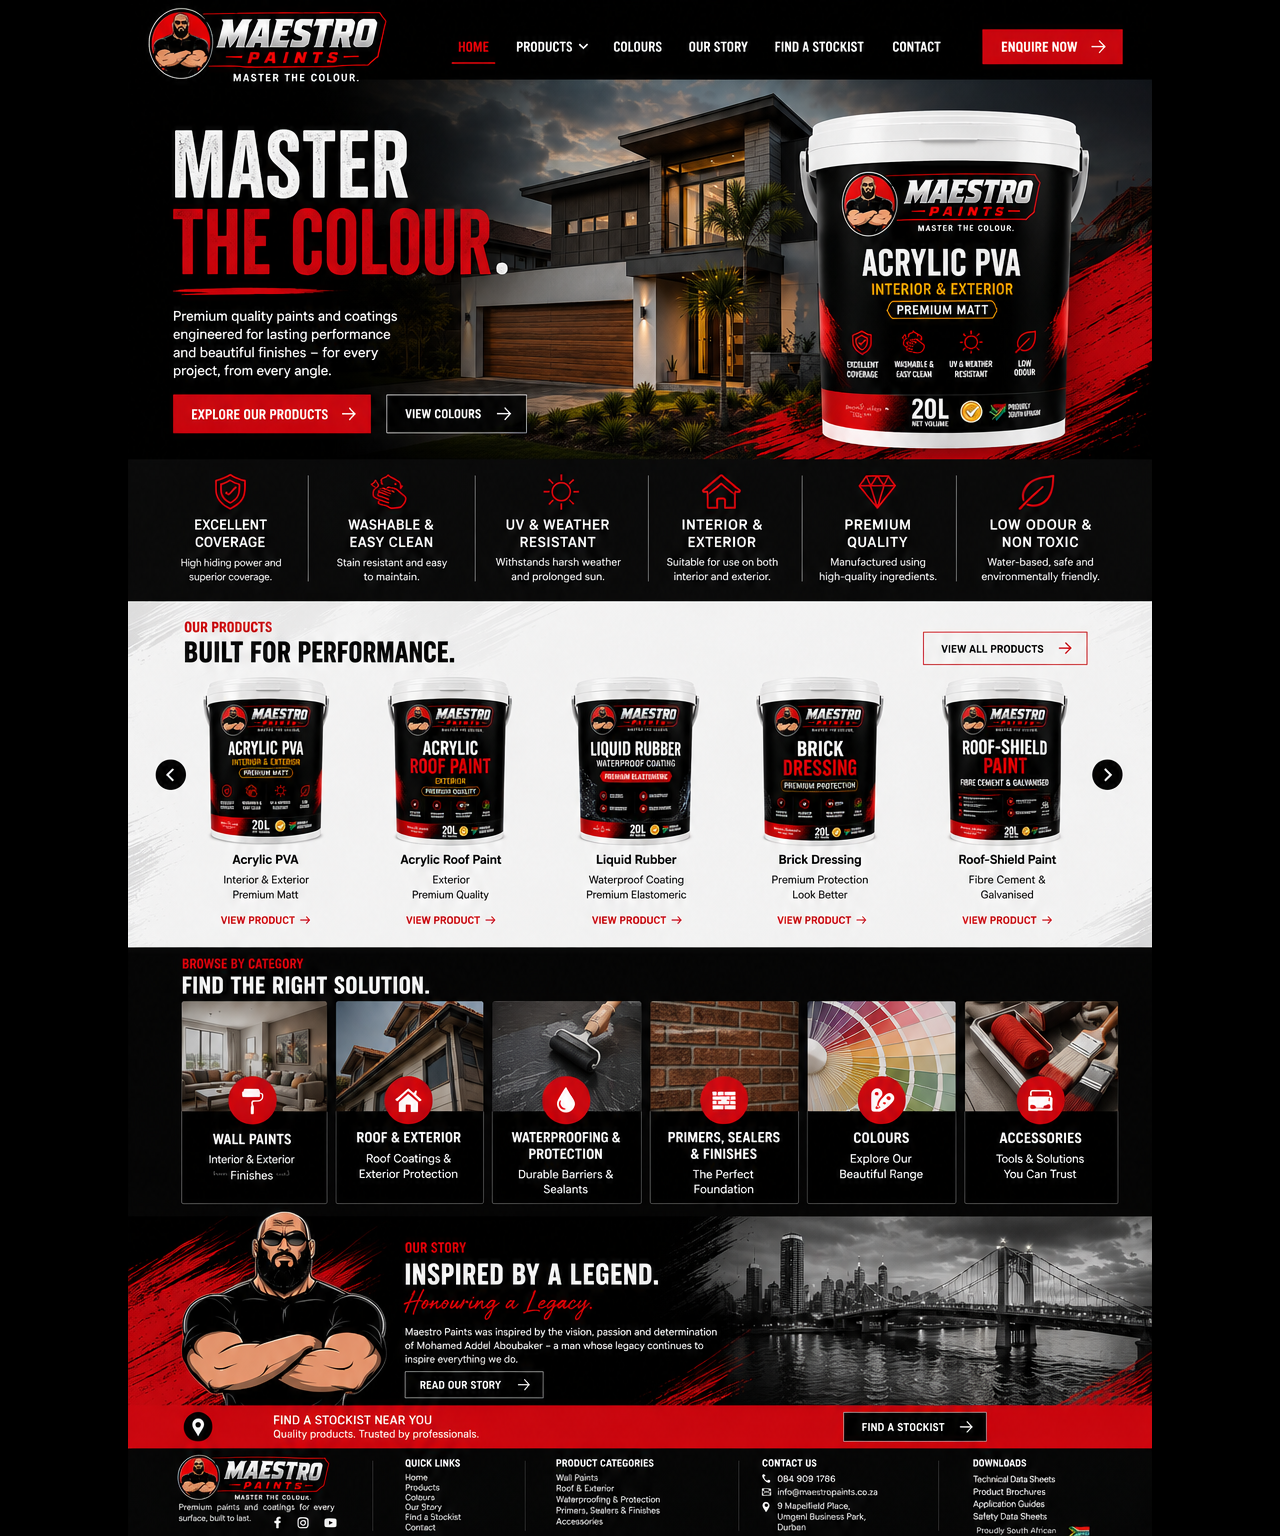
==== index.html @ 17c97c98 "Update image paths and favicon in index.html" ====
<!doctype html><html><head><meta charset="utf-8"><meta name="viewport" content="width=device-width,initial-scale=1">
<title>Maestro Paints | Master the Colour</title><link rel="icon" href="favicon.png""><link rel="stylesheet" href="style.css""></head>
<body>
<div class="mobile-bar"><img src="maestro-logo.png" alt="Maestro Paints"><div class="links"><a href="products.html">PRODUCTS</a><a href="contact.html">CONTACT</a></div></div>
<main class="approved-wrap" aria-label="Maestro Paints homepage matching approved design">
<img src="approved-homepage.png" alt="Maestro Paints approved homepage design">
<a class="hotspot" href="index.html" aria-label="HOME" title="HOME" style="left:32.0%;top:1.7%;width:5.5%;height:2.8%"><span class="sr-only">HOME</span></a>
<a class="hotspot" href="products.html" aria-label="PRODUCTS" title="PRODUCTS" style="left:38.3%;top:1.7%;width:9.0%;height:2.8%"><span class="sr-only">PRODUCTS</span></a>
<a class="hotspot" href="colours.html" aria-label="COLOURS" title="COLOURS" style="left:47.2%;top:1.7%;width:7.5%;height:2.8%"><span class="sr-only">COLOURS</span></a>
<a class="hotspot" href="our-story.html" aria-label="OUR STORY" title="OUR STORY" style="left:55.0%;top:1.7%;width:8.0%;height:2.8%"><span class="sr-only">OUR STORY</span></a>
<a class="hotspot" href="contact.html" aria-label="CONTACT" title="CONTACT" style="left:74.2%;top:1.7%;width:7.2%;height:2.8%"><span class="sr-only">CONTACT</span></a>
<a class="hotspot" href="contact.html" aria-label="ENQUIRE NOW" title="ENQUIRE NOW" style="left:84.0%;top:1.2%;width:13.5%;height:3.5%"><span class="sr-only">ENQUIRE NOW</span></a>
<a class="hotspot" href="products.html" aria-label="EXPLORE OUR PRODUCTS" title="EXPLORE OUR PRODUCTS" style="left:4.4%;top:25.8%;width:19.7%;height:3.4%"><span class="sr-only">EXPLORE OUR PRODUCTS</span></a>
<a class="hotspot" href="colours.html" aria-label="VIEW COLOURS" title="VIEW COLOURS" style="left:25.1%;top:25.8%;width:14.7%;height:3.4%"><span class="sr-only">VIEW COLOURS</span></a>
<a class="hotspot" href="products.html" aria-label="VIEW ALL PRODUCTS" title="VIEW ALL PRODUCTS" style="left:77.8%;top:41.2%;width:16.5%;height:3.0%"><span class="sr-only">VIEW ALL PRODUCTS</span></a>
<a class="hotspot" href="products.html" aria-label="Acrylic PVA" title="Acrylic PVA" style="left:6.5%;top:44.3%;width:15.0%;height:15.5%"><span class="sr-only">Acrylic PVA</span></a>
<a class="hotspot" href="products.html" aria-label="Acrylic Roof Paint" title="Acrylic Roof Paint" style="left:24.2%;top:44.3%;width:15.0%;height:15.5%"><span class="sr-only">Acrylic Roof Paint</span></a>
<a class="hotspot" href="products.html" aria-label="Liquid Rubber" title="Liquid Rubber" style="left:42.0%;top:44.3%;width:15.0%;height:15.5%"><span class="sr-only">Liquid Rubber</span></a>
<a class="hotspot" href="products.html" aria-label="Brick Dressing" title="Brick Dressing" style="left:59.7%;top:44.3%;width:15.0%;height:15.5%"><span class="sr-only">Brick Dressing</span></a>
<a class="hotspot" href="products.html" aria-label="Roof-Shield Paint" title="Roof-Shield Paint" style="left:78.0%;top:44.3%;width:15.0%;height:15.5%"><span class="sr-only">Roof-Shield Paint</span></a>
<a class="hotspot" href="products.html" aria-label="Wall Paints" title="Wall Paints" style="left:5.1%;top:65.0%;width:14.6%;height:13.4%"><span class="sr-only">Wall Paints</span></a>
<a class="hotspot" href="products.html" aria-label="Roof & Exterior" title="Roof & Exterior" style="left:20.7%;top:65.0%;width:14.6%;height:13.4%"><span class="sr-only">Roof & Exterior</span></a>
<a class="hotspot" href="products.html" aria-label="Waterproofing" title="Waterproofing" style="left:36.2%;top:65.0%;width:14.6%;height:13.4%"><span class="sr-only">Waterproofing</span></a>
<a class="hotspot" href="products.html" aria-label="Primers & Sealers" title="Primers & Sealers" style="left:51.7%;top:65.0%;width:14.6%;height:13.4%"><span class="sr-only">Primers & Sealers</span></a>
<a class="hotspot" href="colours.html" aria-label="Colours" title="Colours" style="left:67.2%;top:65.0%;width:14.6%;height:13.4%"><span class="sr-only">Colours</span></a>
<a class="hotspot" href="products.html" aria-label="Accessories" title="Accessories" style="left:82.0%;top:65.0%;width:14.6%;height:13.4%"><span class="sr-only">Accessories</span></a>
<a class="hotspot" href="our-story.html" aria-label="Read Our Story" title="Read Our Story" style="left:26.7%;top:89.2%;width:14.0%;height:2.7%"><span class="sr-only">Read Our Story</span></a>
<a class="hotspot" href="contact.html" aria-label="Find a Stockist / Contact" title="Find a Stockist / Contact" style="left:69.5%;top:92.0%;width:15.5%;height:2.8%"><span class="sr-only">Find a Stockist / Contact</span></a>
</main>
</body></html>
---- style.css ----
:root{--red:#e30613;--black:#050505;--white:#fff;--max:1440px}
*{box-sizing:border-box}html{scroll-behavior:smooth}
body{margin:0;background:#000;color:#fff;font-family:Arial,Helvetica,sans-serif}
a{color:inherit;text-decoration:none}
.approved-wrap{position:relative;width:min(100%,1024px);margin:0 auto;background:#000;line-height:0}
.approved-wrap>img{width:100%;height:auto;display:block}
.hotspot{position:absolute;display:block;z-index:5;cursor:pointer;border-radius:3px}
.hotspot:focus,.hotspot:hover{outline:2px solid rgba(227,6,19,.9);outline-offset:2px}
.sr-only{position:absolute;width:1px;height:1px;padding:0;margin:-1px;overflow:hidden;clip:rect(0,0,0,0);white-space:nowrap;border:0}
.mobile-bar{display:none}
.page-header{background:#070707;border-bottom:1px solid #222}
.page-nav{max-width:1180px;margin:auto;padding:16px 24px;display:flex;align-items:center;gap:28px}
.page-nav img{width:235px}
.page-nav nav{display:flex;gap:28px;margin-left:auto;font-weight:800;font-size:14px}
.page-nav nav a:hover{color:var(--red)}
.page{max-width:1180px;margin:auto;padding:70px 24px}
.page h1{font-family:Impact,'Arial Narrow',sans-serif;font-size:64px;line-height:.95;margin:0 0 20px;text-transform:uppercase}
.page h2{font-size:30px;margin:35px 0 12px}.page p{color:#d3d3d3;line-height:1.7}
.grid{display:grid;grid-template-columns:repeat(3,1fr);gap:18px}
.card{background:#111;border:1px solid #2b2b2b;padding:22px}
.swatch{height:150px;display:flex;align-items:flex-end;padding:12px;font-weight:bold}
.contact{display:grid;grid-template-columns:1fr 1fr;gap:28px}
input,textarea{width:100%;padding:12px;margin:8px 0;background:#111;border:1px solid #555;color:#fff}
button{background:var(--red);color:white;border:0;padding:13px 20px;font-weight:900}
@media(max-width:760px){
  .approved-wrap{width:100%}
  .mobile-bar{display:flex;position:sticky;top:0;z-index:20;background:#050505;padding:10px 14px;align-items:center;border-bottom:1px solid #222}
  .mobile-bar img{width:170px}.mobile-bar .links{margin-left:auto;display:flex;gap:12px;font-size:12px;font-weight:800}
  .page-nav nav{display:none}.page-nav img{width:190px}
  .grid,.contact{grid-template-columns:1fr}.page h1{font-size:48px}
}
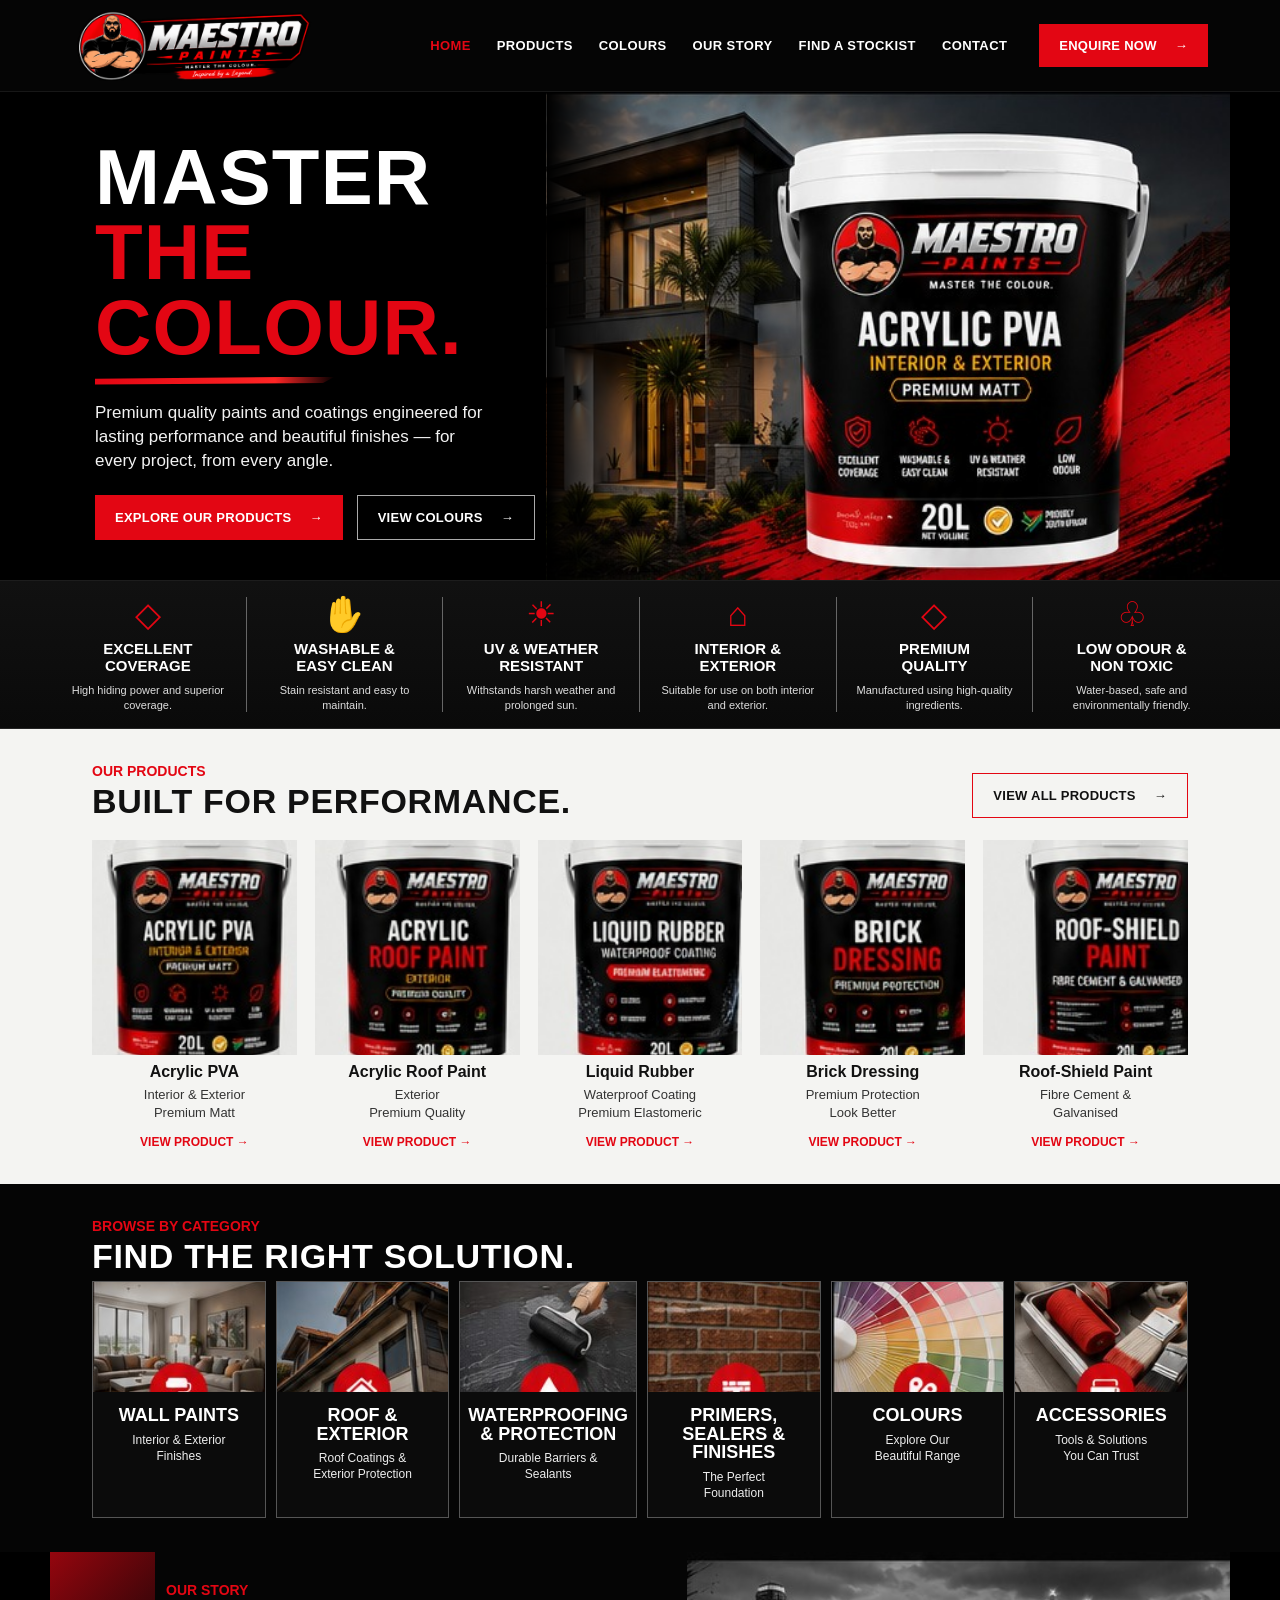
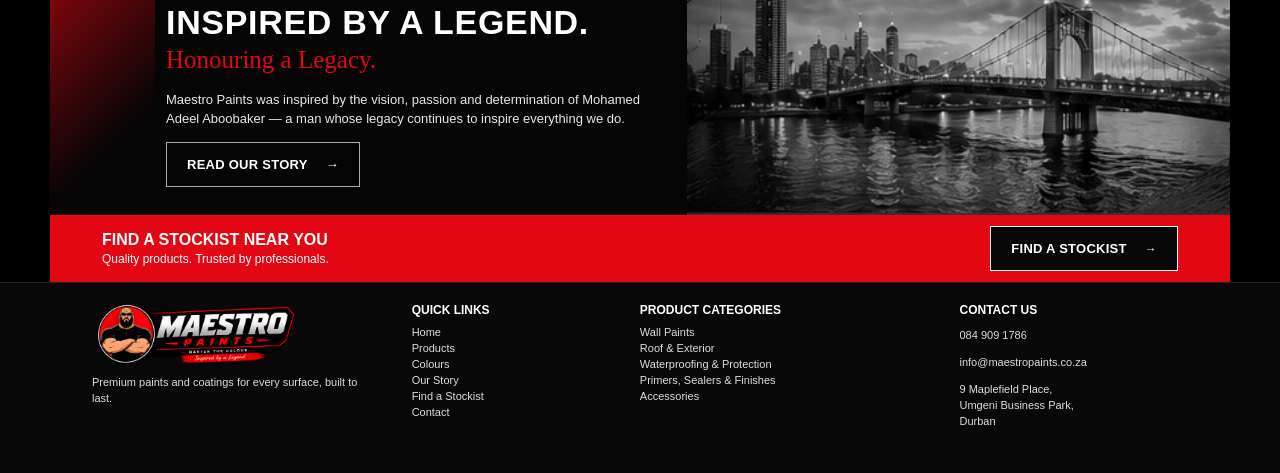
==== commit 26dc548a: "Add files via upload" ====
--- a/index.html
+++ b/index.html
@@ -1,30 +1,119 @@
-<!doctype html><html><head><meta charset="utf-8"><meta name="viewport" content="width=device-width,initial-scale=1">
-<title>Maestro Paints | Master the Colour</title><link rel="icon" href="favicon.png""><link rel="stylesheet" href="style.css""></head>
+<!doctype html>
+<html lang="en">
+<head>
+  <meta charset="utf-8">
+  <meta name="viewport" content="width=device-width,initial-scale=1">
+  <title>Maestro Paints | Master the Colour</title>
+  <meta name="description" content="Premium quality paints and coatings engineered for lasting performance and beautiful finishes.">
+  <link rel="icon" href="favicon.png">
+  <link rel="stylesheet" href="style.css">
+</head>
 <body>
-<div class="mobile-bar"><img src="maestro-logo.png" alt="Maestro Paints"><div class="links"><a href="products.html">PRODUCTS</a><a href="contact.html">CONTACT</a></div></div>
-<main class="approved-wrap" aria-label="Maestro Paints homepage matching approved design">
-<img src="approved-homepage.png" alt="Maestro Paints approved homepage design">
-<a class="hotspot" href="index.html" aria-label="HOME" title="HOME" style="left:32.0%;top:1.7%;width:5.5%;height:2.8%"><span class="sr-only">HOME</span></a>
-<a class="hotspot" href="products.html" aria-label="PRODUCTS" title="PRODUCTS" style="left:38.3%;top:1.7%;width:9.0%;height:2.8%"><span class="sr-only">PRODUCTS</span></a>
-<a class="hotspot" href="colours.html" aria-label="COLOURS" title="COLOURS" style="left:47.2%;top:1.7%;width:7.5%;height:2.8%"><span class="sr-only">COLOURS</span></a>
-<a class="hotspot" href="our-story.html" aria-label="OUR STORY" title="OUR STORY" style="left:55.0%;top:1.7%;width:8.0%;height:2.8%"><span class="sr-only">OUR STORY</span></a>
-<a class="hotspot" href="contact.html" aria-label="CONTACT" title="CONTACT" style="left:74.2%;top:1.7%;width:7.2%;height:2.8%"><span class="sr-only">CONTACT</span></a>
-<a class="hotspot" href="contact.html" aria-label="ENQUIRE NOW" title="ENQUIRE NOW" style="left:84.0%;top:1.2%;width:13.5%;height:3.5%"><span class="sr-only">ENQUIRE NOW</span></a>
-<a class="hotspot" href="products.html" aria-label="EXPLORE OUR PRODUCTS" title="EXPLORE OUR PRODUCTS" style="left:4.4%;top:25.8%;width:19.7%;height:3.4%"><span class="sr-only">EXPLORE OUR PRODUCTS</span></a>
-<a class="hotspot" href="colours.html" aria-label="VIEW COLOURS" title="VIEW COLOURS" style="left:25.1%;top:25.8%;width:14.7%;height:3.4%"><span class="sr-only">VIEW COLOURS</span></a>
-<a class="hotspot" href="products.html" aria-label="VIEW ALL PRODUCTS" title="VIEW ALL PRODUCTS" style="left:77.8%;top:41.2%;width:16.5%;height:3.0%"><span class="sr-only">VIEW ALL PRODUCTS</span></a>
-<a class="hotspot" href="products.html" aria-label="Acrylic PVA" title="Acrylic PVA" style="left:6.5%;top:44.3%;width:15.0%;height:15.5%"><span class="sr-only">Acrylic PVA</span></a>
-<a class="hotspot" href="products.html" aria-label="Acrylic Roof Paint" title="Acrylic Roof Paint" style="left:24.2%;top:44.3%;width:15.0%;height:15.5%"><span class="sr-only">Acrylic Roof Paint</span></a>
-<a class="hotspot" href="products.html" aria-label="Liquid Rubber" title="Liquid Rubber" style="left:42.0%;top:44.3%;width:15.0%;height:15.5%"><span class="sr-only">Liquid Rubber</span></a>
-<a class="hotspot" href="products.html" aria-label="Brick Dressing" title="Brick Dressing" style="left:59.7%;top:44.3%;width:15.0%;height:15.5%"><span class="sr-only">Brick Dressing</span></a>
-<a class="hotspot" href="products.html" aria-label="Roof-Shield Paint" title="Roof-Shield Paint" style="left:78.0%;top:44.3%;width:15.0%;height:15.5%"><span class="sr-only">Roof-Shield Paint</span></a>
-<a class="hotspot" href="products.html" aria-label="Wall Paints" title="Wall Paints" style="left:5.1%;top:65.0%;width:14.6%;height:13.4%"><span class="sr-only">Wall Paints</span></a>
-<a class="hotspot" href="products.html" aria-label="Roof & Exterior" title="Roof & Exterior" style="left:20.7%;top:65.0%;width:14.6%;height:13.4%"><span class="sr-only">Roof & Exterior</span></a>
-<a class="hotspot" href="products.html" aria-label="Waterproofing" title="Waterproofing" style="left:36.2%;top:65.0%;width:14.6%;height:13.4%"><span class="sr-only">Waterproofing</span></a>
-<a class="hotspot" href="products.html" aria-label="Primers & Sealers" title="Primers & Sealers" style="left:51.7%;top:65.0%;width:14.6%;height:13.4%"><span class="sr-only">Primers & Sealers</span></a>
-<a class="hotspot" href="colours.html" aria-label="Colours" title="Colours" style="left:67.2%;top:65.0%;width:14.6%;height:13.4%"><span class="sr-only">Colours</span></a>
-<a class="hotspot" href="products.html" aria-label="Accessories" title="Accessories" style="left:82.0%;top:65.0%;width:14.6%;height:13.4%"><span class="sr-only">Accessories</span></a>
-<a class="hotspot" href="our-story.html" aria-label="Read Our Story" title="Read Our Story" style="left:26.7%;top:89.2%;width:14.0%;height:2.7%"><span class="sr-only">Read Our Story</span></a>
-<a class="hotspot" href="contact.html" aria-label="Find a Stockist / Contact" title="Find a Stockist / Contact" style="left:69.5%;top:92.0%;width:15.5%;height:2.8%"><span class="sr-only">Find a Stockist / Contact</span></a>
-</main>
-</body></html>
+  <header class="site-header">
+    <div class="nav-shell">
+      <a class="brand" href="index.html"><img src="maestro-logo.png" alt="Maestro Paints"></a>
+      <button class="menu-toggle" type="button" aria-label="Open menu" aria-expanded="false">MENU</button>
+      <nav class="main-nav" aria-label="Primary navigation">
+        <a class="active" href="index.html">HOME</a>
+        <a href="products.html">PRODUCTS</a>
+        <a href="colours.html">COLOURS</a>
+        <a href="our-story.html">OUR STORY</a>
+        <a href="stockists.html">FIND A STOCKIST</a>
+        <a href="contact.html">CONTACT</a>
+      </nav>
+      <a class="btn btn-red nav-cta" href="contact.html">ENQUIRE NOW <span>→</span></a>
+    </div>
+  </header>
+
+  <main>
+    <section class="hero">
+      <div class="hero-inner">
+        <div class="hero-copy">
+          <h1>MASTER<br><span>THE COLOUR.</span></h1>
+          <div class="brush-line" aria-hidden="true"></div>
+          <p>Premium quality paints and coatings engineered for lasting performance and beautiful finishes — for every project, from every angle.</p>
+          <div class="hero-actions">
+            <a class="btn btn-red" href="products.html">EXPLORE OUR PRODUCTS <span>→</span></a>
+            <a class="btn btn-outline" href="colours.html">VIEW COLOURS <span>→</span></a>
+          </div>
+        </div>
+        <div class="hero-art" role="img" aria-label="Modern home and Maestro Acrylic PVA paint bucket"></div>
+      </div>
+    </section>
+
+    <section class="benefits" aria-label="Maestro Paints benefits">
+      <div class="benefit-grid">
+        <article><div class="benefit-icon">◇</div><h3>EXCELLENT<br>COVERAGE</h3><p>High hiding power and superior coverage.</p></article>
+        <article><div class="benefit-icon">✋</div><h3>WASHABLE &<br>EASY CLEAN</h3><p>Stain resistant and easy to maintain.</p></article>
+        <article><div class="benefit-icon">☀</div><h3>UV & WEATHER<br>RESISTANT</h3><p>Withstands harsh weather and prolonged sun.</p></article>
+        <article><div class="benefit-icon">⌂</div><h3>INTERIOR &<br>EXTERIOR</h3><p>Suitable for use on both interior and exterior.</p></article>
+        <article><div class="benefit-icon">◇</div><h3>PREMIUM<br>QUALITY</h3><p>Manufactured using high-quality ingredients.</p></article>
+        <article><div class="benefit-icon">♧</div><h3>LOW ODOUR &<br>NON TOXIC</h3><p>Water-based, safe and environmentally friendly.</p></article>
+      </div>
+    </section>
+
+    <section class="products-section section-light">
+      <div class="section-shell">
+        <div class="section-heading-row">
+          <div>
+            <p class="eyebrow">OUR PRODUCTS</p>
+            <h2>BUILT FOR PERFORMANCE.</h2>
+          </div>
+          <a class="btn btn-outline-dark" href="products.html">VIEW ALL PRODUCTS <span>→</span></a>
+        </div>
+        <div class="product-grid">
+          <article class="product-card"><img src="product-pva.jpg" alt="Maestro Acrylic PVA"><h3>Acrylic PVA</h3><p>Interior & Exterior<br>Premium Matt</p><a href="products.html">VIEW PRODUCT →</a></article>
+          <article class="product-card"><img src="product-roof.jpg" alt="Maestro Acrylic Roof Paint"><h3>Acrylic Roof Paint</h3><p>Exterior<br>Premium Quality</p><a href="products.html">VIEW PRODUCT →</a></article>
+          <article class="product-card"><img src="product-rubber.jpg" alt="Maestro Liquid Rubber"><h3>Liquid Rubber</h3><p>Waterproof Coating<br>Premium Elastomeric</p><a href="products.html">VIEW PRODUCT →</a></article>
+          <article class="product-card"><img src="product-brick.jpg" alt="Maestro Brick Dressing"><h3>Brick Dressing</h3><p>Premium Protection<br>Look Better</p><a href="products.html">VIEW PRODUCT →</a></article>
+          <article class="product-card"><img src="product-roofshield.jpg" alt="Maestro Roof-Shield Paint"><h3>Roof-Shield Paint</h3><p>Fibre Cement &<br>Galvanised</p><a href="products.html">VIEW PRODUCT →</a></article>
+        </div>
+      </div>
+    </section>
+
+    <section class="category-section">
+      <div class="section-shell">
+        <p class="eyebrow">BROWSE BY CATEGORY</p>
+        <h2>FIND THE RIGHT SOLUTION.</h2>
+        <div class="category-grid">
+          <a class="category-card" href="products.html"><img src="cat-wall.jpg" alt=""><div><h3>WALL PAINTS</h3><p>Interior & Exterior<br>Finishes</p></div></a>
+          <a class="category-card" href="products.html"><img src="cat-roof.jpg" alt=""><div><h3>ROOF & EXTERIOR</h3><p>Roof Coatings &<br>Exterior Protection</p></div></a>
+          <a class="category-card" href="products.html"><img src="cat-waterproof.jpg" alt=""><div><h3>WATERPROOFING & PROTECTION</h3><p>Durable Barriers &<br>Sealants</p></div></a>
+          <a class="category-card" href="products.html"><img src="cat-primer.jpg" alt=""><div><h3>PRIMERS, SEALERS & FINISHES</h3><p>The Perfect<br>Foundation</p></div></a>
+          <a class="category-card" href="colours.html"><img src="cat-colours.jpg" alt=""><div><h3>COLOURS</h3><p>Explore Our<br>Beautiful Range</p></div></a>
+          <a class="category-card" href="products.html"><img src="cat-accessories.jpg" alt=""><div><h3>ACCESSORIES</h3><p>Tools & Solutions<br>You Can Trust</p></div></a>
+        </div>
+      </div>
+    </section>
+
+    <section class="story-home">
+      <div class="story-copy">
+        <p class="eyebrow">OUR STORY</p>
+        <h2>INSPIRED BY A LEGEND.</h2>
+        <p class="script-line">Honouring a Legacy.</p>
+        <p>Maestro Paints was inspired by the vision, passion and determination of Mohamed Adeel Aboobaker — a man whose legacy continues to inspire everything we do.</p>
+        <a class="btn btn-outline" href="our-story.html">READ OUR STORY <span>→</span></a>
+      </div>
+      <div class="story-image" role="img" aria-label="Durban city skyline"></div>
+    </section>
+
+    <section class="stockist-strip">
+      <div>
+        <strong>FIND A STOCKIST NEAR YOU</strong>
+        <span>Quality products. Trusted by professionals.</span>
+      </div>
+      <a class="btn btn-dark" href="stockists.html">FIND A STOCKIST <span>→</span></a>
+    </section>
+  </main>
+
+  <footer class="site-footer">
+    <div class="footer-grid">
+      <div><img class="footer-logo" src="maestro-logo.png" alt="Maestro Paints"><p>Premium paints and coatings for every surface, built to last.</p></div>
+      <div><h4>QUICK LINKS</h4><a href="index.html">Home</a><a href="products.html">Products</a><a href="colours.html">Colours</a><a href="our-story.html">Our Story</a><a href="stockists.html">Find a Stockist</a><a href="contact.html">Contact</a></div>
+      <div><h4>PRODUCT CATEGORIES</h4><a href="products.html">Wall Paints</a><a href="products.html">Roof & Exterior</a><a href="products.html">Waterproofing & Protection</a><a href="products.html">Primers, Sealers & Finishes</a><a href="products.html">Accessories</a></div>
+      <div><h4>CONTACT US</h4><p>084 909 1786</p><p>info@maestropaints.co.za</p><p>9 Maplefield Place,<br>Umgeni Business Park,<br>Durban</p></div>
+    </div>
+  </footer>
+  <script src="main.js"></script>
+</body>
+</html>
--- a/style.css
+++ b/style.css
@@ -1,32 +1,16 @@
 
-:root{--red:#e30613;--black:#050505;--white:#fff;--max:1440px}
-*{box-sizing:border-box}html{scroll-behavior:smooth}
-body{margin:0;background:#000;color:#fff;font-family:Arial,Helvetica,sans-serif}
-a{color:inherit;text-decoration:none}
-.approved-wrap{position:relative;width:min(100%,1024px);margin:0 auto;background:#000;line-height:0}
-.approved-wrap>img{width:100%;height:auto;display:block}
-.hotspot{position:absolute;display:block;z-index:5;cursor:pointer;border-radius:3px}
-.hotspot:focus,.hotspot:hover{outline:2px solid rgba(227,6,19,.9);outline-offset:2px}
-.sr-only{position:absolute;width:1px;height:1px;padding:0;margin:-1px;overflow:hidden;clip:rect(0,0,0,0);white-space:nowrap;border:0}
-.mobile-bar{display:none}
-.page-header{background:#070707;border-bottom:1px solid #222}
-.page-nav{max-width:1180px;margin:auto;padding:16px 24px;display:flex;align-items:center;gap:28px}
-.page-nav img{width:235px}
-.page-nav nav{display:flex;gap:28px;margin-left:auto;font-weight:800;font-size:14px}
-.page-nav nav a:hover{color:var(--red)}
-.page{max-width:1180px;margin:auto;padding:70px 24px}
-.page h1{font-family:Impact,'Arial Narrow',sans-serif;font-size:64px;line-height:.95;margin:0 0 20px;text-transform:uppercase}
-.page h2{font-size:30px;margin:35px 0 12px}.page p{color:#d3d3d3;line-height:1.7}
-.grid{display:grid;grid-template-columns:repeat(3,1fr);gap:18px}
-.card{background:#111;border:1px solid #2b2b2b;padding:22px}
-.swatch{height:150px;display:flex;align-items:flex-end;padding:12px;font-weight:bold}
-.contact{display:grid;grid-template-columns:1fr 1fr;gap:28px}
-input,textarea{width:100%;padding:12px;margin:8px 0;background:#111;border:1px solid #555;color:#fff}
-button{background:var(--red);color:white;border:0;padding:13px 20px;font-weight:900}
-@media(max-width:760px){
-  .approved-wrap{width:100%}
-  .mobile-bar{display:flex;position:sticky;top:0;z-index:20;background:#050505;padding:10px 14px;align-items:center;border-bottom:1px solid #222}
-  .mobile-bar img{width:170px}.mobile-bar .links{margin-left:auto;display:flex;gap:12px;font-size:12px;font-weight:800}
-  .page-nav nav{display:none}.page-nav img{width:190px}
-  .grid,.contact{grid-template-columns:1fr}.page h1{font-size:48px}
-}
+:root{--red:#e30613;--black:#050505;--charcoal:#101010;--white:#fff;--muted:#c8c8c8;--max:1180px}
+*{box-sizing:border-box}html{scroll-behavior:smooth}body{margin:0;background:#000;color:#fff;font-family:Arial,Helvetica,sans-serif}img{max-width:100%;display:block}a{color:inherit;text-decoration:none}
+.site-header{background:#050505;border-bottom:1px solid #171717;position:relative;z-index:20}.nav-shell{max-width:1180px;margin:auto;padding:10px 22px;display:flex;align-items:center;gap:24px;min-height:78px}.brand img{width:240px}.main-nav{display:flex;gap:26px;margin-left:auto;align-items:center}.main-nav a{font-size:13px;font-weight:900;letter-spacing:.03em}.main-nav a:hover,.main-nav a.active{color:var(--red)}.nav-cta{margin-left:8px}.menu-toggle{display:none;background:none;border:1px solid #444;color:#fff;padding:10px 12px;font-weight:800}
+.btn{display:inline-flex;align-items:center;justify-content:center;gap:18px;padding:14px 20px;font-size:13px;font-weight:900;letter-spacing:.02em;white-space:nowrap}.btn-red{background:var(--red);color:#fff}.btn-outline{border:1px solid #aaa;background:rgba(0,0,0,.28);color:#fff}.btn-outline-dark{border:1px solid var(--red);color:#111}.btn-dark{background:#080808;border:1px solid #fff;color:#fff}
+.hero{background:#000}.hero-inner{max-width:1180px;margin:auto;min-height:455px;display:grid;grid-template-columns:42% 58%;overflow:hidden}.hero-copy{padding:48px 0 40px 45px;position:relative;z-index:2}.hero-copy h1{font-family:Impact,'Arial Narrow',sans-serif;font-size:78px;line-height:.96;letter-spacing:.015em;margin:0;color:#fff;font-weight:900}.hero-copy h1 span{color:var(--red)}.brush-line{height:8px;width:240px;margin:12px 0 16px;background:linear-gradient(90deg,var(--red),#ff2525 75%,transparent);clip-path:polygon(0 28%,100% 0,95% 80%,0 100%)}.hero-copy p{font-size:17px;line-height:1.42;max-width:390px;margin:0 0 22px;color:#f2f2f2}.hero-actions{display:flex;gap:14px;flex-wrap:wrap}.hero-art{background-image:linear-gradient(90deg,#000 0%,rgba(0,0,0,.15) 14%,transparent 35%),url('hero-visual.jpg');background-size:cover;background-position:center right;min-height:455px}
+.benefits{background:linear-gradient(#111,#0a0a0a);border-top:1px solid #1d1d1d;border-bottom:1px solid #242424}.benefit-grid{max-width:1180px;margin:auto;display:grid;grid-template-columns:repeat(6,1fr);padding:16px 0}.benefit-grid article{text-align:center;padding:0 13px;border-right:1px solid #666}.benefit-grid article:last-child{border-right:none}.benefit-icon{font-size:34px;color:var(--red);line-height:1;margin-bottom:9px}.benefit-grid h3{font-size:15px;line-height:1.16;margin:0 0 8px}.benefit-grid p{font-size:11px;line-height:1.35;color:#ddd;margin:0}
+.section-shell{max-width:1180px;margin:auto;padding:34px 42px}.section-light{background:#f4f4f2;color:#111}.eyebrow{color:var(--red)!important;font-weight:900;font-size:14px!important;margin:0 0 5px!important}.section-shell h2,.category-section h2,.story-home h2{font-family:Impact,'Arial Narrow',sans-serif;font-size:34px;line-height:1;margin:0;letter-spacing:.02em}.section-heading-row{display:flex;align-items:end;justify-content:space-between;gap:20px;margin-bottom:22px}
+.product-grid{display:grid;grid-template-columns:repeat(5,1fr);gap:18px}.product-card{text-align:center}.product-card img{width:100%;aspect-ratio:1/1.05;object-fit:cover;mix-blend-mode:multiply}.product-card h3{font-size:16px;margin:8px 0 5px}.product-card p{font-size:13px;line-height:1.35;min-height:37px;margin:0;color:#333}.product-card a{display:inline-block;margin-top:12px;color:var(--red);font-size:12px;font-weight:900}
+.category-section{background:#050505}.category-grid{display:grid;grid-template-columns:repeat(6,1fr);gap:10px;margin-top:8px}.category-card{border:1px solid #555;background:#0b0b0b;transition:.2s}.category-card:hover{transform:translateY(-2px);border-color:var(--red)}.category-card img{width:100%;height:110px;object-fit:cover}.category-card div{padding:14px 8px 16px;text-align:center}.category-card h3{font-family:Impact,'Arial Narrow',sans-serif;font-size:18px;line-height:1.02;margin:0 0 7px}.category-card p{font-size:12px;line-height:1.35;color:#eee;margin:0}
+.story-home{max-width:1180px;margin:auto;display:grid;grid-template-columns:54% 46%;min-height:230px;overflow:hidden;background:#050505}.story-copy{padding:28px 38px 28px 116px;position:relative}.story-copy:before{content:"";position:absolute;left:0;bottom:0;width:105px;height:100%;background:linear-gradient(135deg,var(--red),transparent 70%);opacity:.65}.story-copy p{font-size:13px;line-height:1.45;color:#e8e8e8;max-width:540px}.script-line{font-family:cursive;font-size:25px!important;color:var(--red)!important;margin:3px 0 9px!important}.story-image{background:url('story-city.jpg') center/cover no-repeat;filter:grayscale(1);min-height:230px}
+.stockist-strip{max-width:1180px;margin:auto;background:var(--red);display:flex;align-items:center;justify-content:space-between;gap:20px;padding:11px 52px}.stockist-strip strong{display:block}.stockist-strip span{font-size:12px}.site-footer{background:#080808;border-top:1px solid #222}.footer-grid{max-width:1180px;margin:auto;padding:20px 42px 32px;display:grid;grid-template-columns:1.25fr .85fr 1.25fr 1fr;gap:34px}.footer-logo{width:205px}.footer-grid h4{font-size:12px;margin:0 0 8px}.footer-grid p,.footer-grid a{font-size:11px;line-height:1.45;color:#ddd}.footer-grid a{display:block}
+.page{max-width:1180px;margin:auto;padding:65px 42px 90px}.page h1{font-family:Impact,'Arial Narrow',sans-serif;font-size:64px;line-height:.95;margin:0 0 20px;text-transform:uppercase}.page h2{font-size:28px}.page p{color:#d1d1d1;line-height:1.65}.lead{max-width:850px;font-size:18px}.detail-grid{display:grid;grid-template-columns:repeat(3,1fr);gap:22px;margin-top:35px}.detail-card{background:#111;border:1px solid #2d2d2d;padding:18px}.detail-card img{width:100%;aspect-ratio:1.15/1;object-fit:cover}.detail-card h2{margin:14px 0 6px}.swatch-grid{display:grid;grid-template-columns:repeat(4,1fr);gap:16px;margin-top:35px}.swatch{height:170px;background:var(--swatch);display:flex;align-items:end;padding:12px;color:#111;font-weight:900;border:1px solid #333}.swatch span{background:rgba(255,255,255,.8);padding:5px 8px}.story-page-grid{display:grid;grid-template-columns:1.2fr 1fr;gap:40px;align-items:stretch}.story-page-image{background:url('story-city.jpg') center/cover no-repeat;min-height:420px;filter:grayscale(1)}.red-title{color:var(--red);font-family:cursive}.contact-grid{display:grid;grid-template-columns:.8fr 1.2fr;gap:40px;margin-top:30px}.contact-form{display:grid;gap:14px}.contact-form label{font-size:13px;font-weight:700}.contact-form input,.contact-form textarea{width:100%;margin-top:6px;padding:13px;background:#111;border:1px solid #555;color:#fff}.contact-panel{margin-top:30px;background:#111;border-left:4px solid var(--red);padding:25px;max-width:650px}
+@media(max-width:980px){.main-nav{gap:14px}.main-nav a{font-size:11px}.brand img{width:205px}.benefit-grid{grid-template-columns:repeat(3,1fr)}.benefit-grid article{border-right:0;border-bottom:1px solid #333;padding:18px}.product-grid{grid-template-columns:repeat(3,1fr)}.category-grid{grid-template-columns:repeat(3,1fr)}}
+@media(max-width:760px){.nav-shell{min-height:66px}.brand img{width:175px}.menu-toggle{display:block;margin-left:auto}.main-nav{display:none;position:absolute;left:0;right:0;top:66px;background:#080808;padding:18px 22px;flex-direction:column;align-items:flex-start}.main-nav.open{display:flex}.nav-cta{display:none}.hero-inner{grid-template-columns:1fr;position:relative}.hero-copy{padding:42px 24px 35px;min-height:485px;background:linear-gradient(90deg,#000 0%,rgba(0,0,0,.91) 72%,rgba(0,0,0,.45))}.hero-copy h1{font-size:61px}.hero-copy p{max-width:330px}.hero-art{position:absolute;inset:0;background-position:62% center;opacity:.68}.benefit-grid{grid-template-columns:repeat(2,1fr)}.section-shell{padding:30px 20px}.section-heading-row{align-items:flex-start;flex-direction:column}.product-grid{grid-template-columns:repeat(2,1fr)}.category-grid{grid-template-columns:repeat(2,1fr)}.story-home{grid-template-columns:1fr}.story-copy{padding:30px 24px}.story-copy:before{display:none}.story-image{min-height:180px}.stockist-strip{padding:14px 20px;align-items:flex-start;flex-direction:column}.footer-grid{grid-template-columns:1fr 1fr;padding:25px 20px}.page{padding:45px 20px 70px}.page h1{font-size:48px}.detail-grid{grid-template-columns:1fr}.swatch-grid{grid-template-columns:repeat(2,1fr)}.story-page-grid,.contact-grid{grid-template-columns:1fr}}
+@media(max-width:430px){.product-grid,.category-grid,.footer-grid{grid-template-columns:1fr 1fr}.hero-copy h1{font-size:52px}.btn{font-size:11px}.benefit-grid h3{font-size:13px}.benefit-grid p{font-size:10px}}
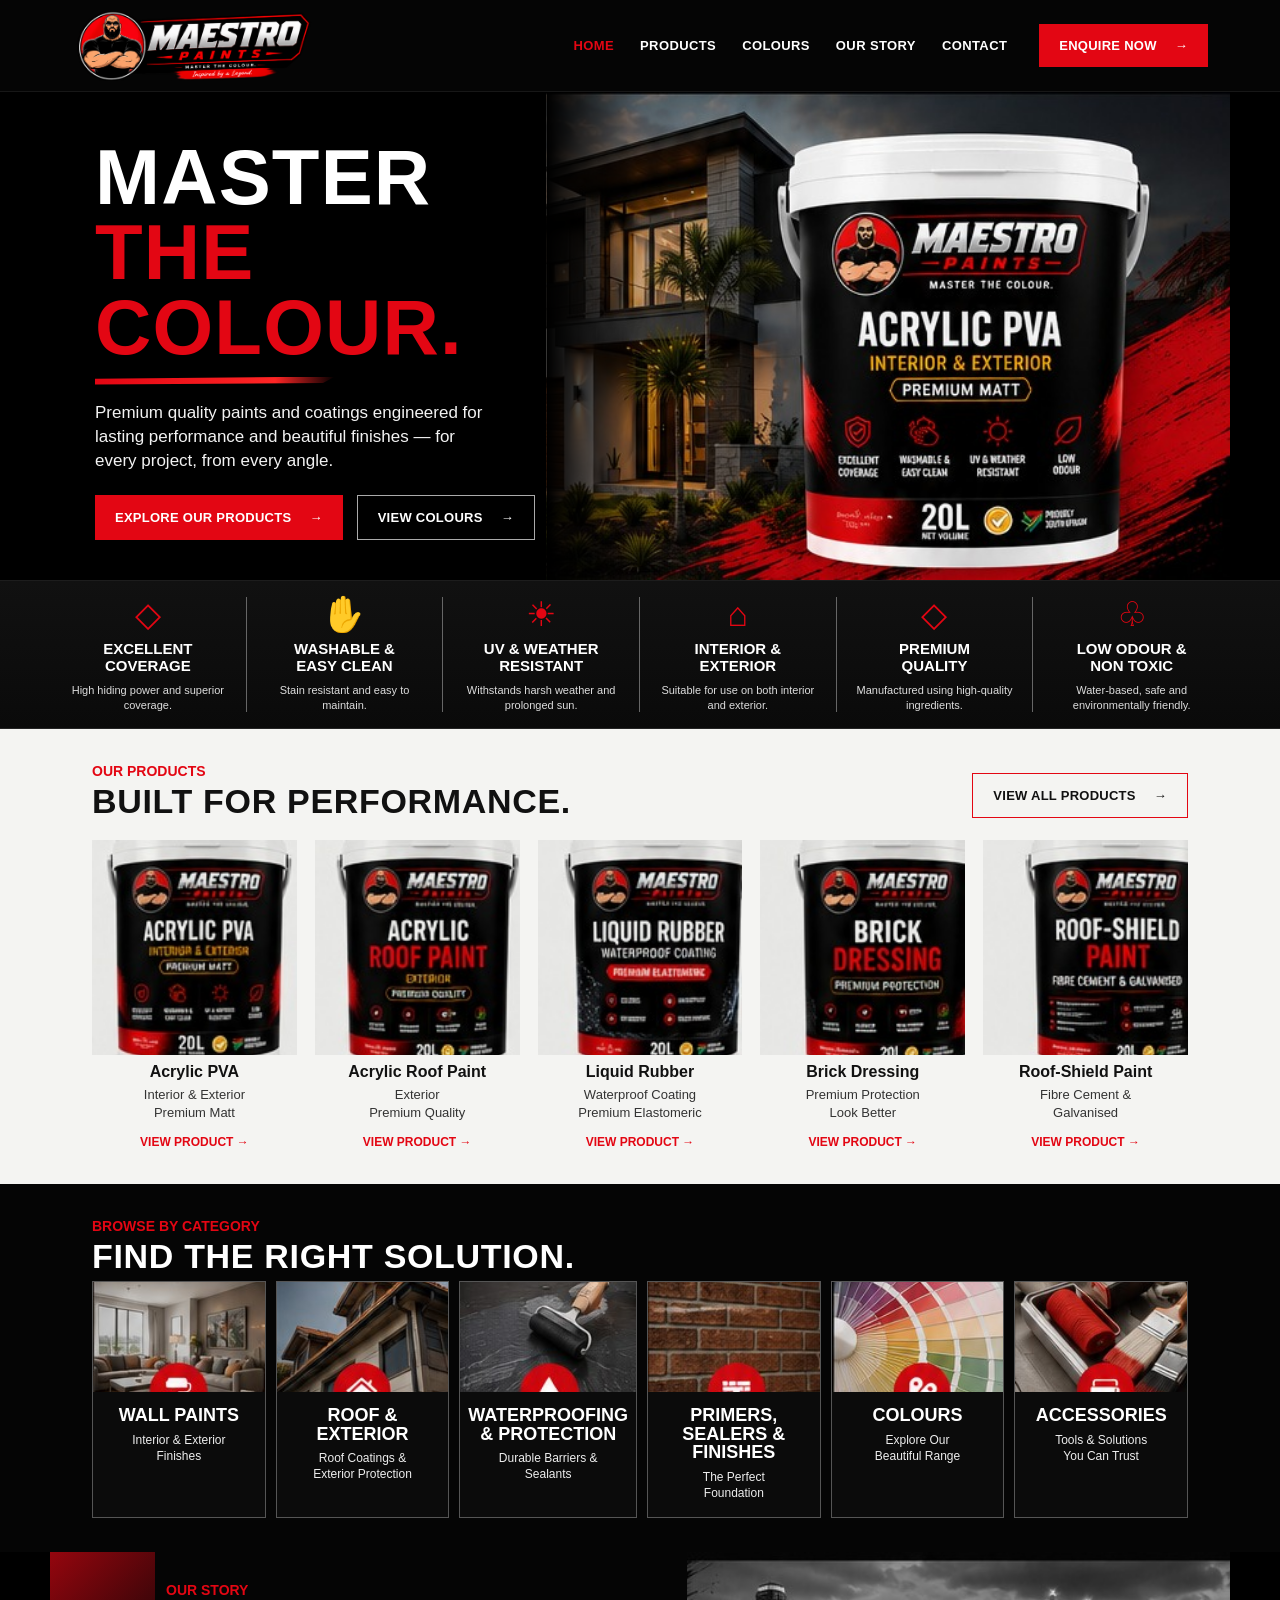
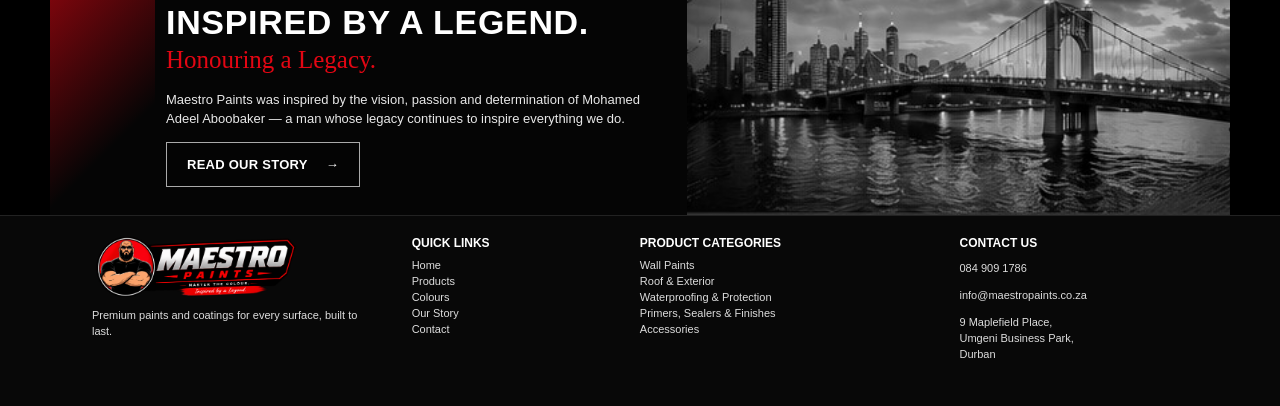
==== commit b3b2c298: "Add files via upload" ====
--- a/index.html
+++ b/index.html
@@ -9,21 +9,7 @@
   <link rel="stylesheet" href="style.css">
 </head>
 <body>
-  <header class="site-header">
-    <div class="nav-shell">
-      <a class="brand" href="index.html"><img src="maestro-logo.png" alt="Maestro Paints"></a>
-      <button class="menu-toggle" type="button" aria-label="Open menu" aria-expanded="false">MENU</button>
-      <nav class="main-nav" aria-label="Primary navigation">
-        <a class="active" href="index.html">HOME</a>
-        <a href="products.html">PRODUCTS</a>
-        <a href="colours.html">COLOURS</a>
-        <a href="our-story.html">OUR STORY</a>
-        <a href="stockists.html">FIND A STOCKIST</a>
-        <a href="contact.html">CONTACT</a>
-      </nav>
-      <a class="btn btn-red nav-cta" href="contact.html">ENQUIRE NOW <span>→</span></a>
-    </div>
-  </header>
+  <div id="site-header"></div>
 
   <main>
     <section class="hero">
@@ -96,24 +82,9 @@
       </div>
       <div class="story-image" role="img" aria-label="Durban city skyline"></div>
     </section>
+</main>
 
-    <section class="stockist-strip">
-      <div>
-        <strong>FIND A STOCKIST NEAR YOU</strong>
-        <span>Quality products. Trusted by professionals.</span>
-      </div>
-      <a class="btn btn-dark" href="stockists.html">FIND A STOCKIST <span>→</span></a>
-    </section>
-  </main>
-
-  <footer class="site-footer">
-    <div class="footer-grid">
-      <div><img class="footer-logo" src="maestro-logo.png" alt="Maestro Paints"><p>Premium paints and coatings for every surface, built to last.</p></div>
-      <div><h4>QUICK LINKS</h4><a href="index.html">Home</a><a href="products.html">Products</a><a href="colours.html">Colours</a><a href="our-story.html">Our Story</a><a href="stockists.html">Find a Stockist</a><a href="contact.html">Contact</a></div>
-      <div><h4>PRODUCT CATEGORIES</h4><a href="products.html">Wall Paints</a><a href="products.html">Roof & Exterior</a><a href="products.html">Waterproofing & Protection</a><a href="products.html">Primers, Sealers & Finishes</a><a href="products.html">Accessories</a></div>
-      <div><h4>CONTACT US</h4><p>084 909 1786</p><p>info@maestropaints.co.za</p><p>9 Maplefield Place,<br>Umgeni Business Park,<br>Durban</p></div>
-    </div>
-  </footer>
+  <div id="site-footer"></div>
   <script src="main.js"></script>
 </body>
 </html>
--- a/style.css
+++ b/style.css
@@ -9,8 +9,23 @@
 .product-grid{display:grid;grid-template-columns:repeat(5,1fr);gap:18px}.product-card{text-align:center}.product-card img{width:100%;aspect-ratio:1/1.05;object-fit:cover;mix-blend-mode:multiply}.product-card h3{font-size:16px;margin:8px 0 5px}.product-card p{font-size:13px;line-height:1.35;min-height:37px;margin:0;color:#333}.product-card a{display:inline-block;margin-top:12px;color:var(--red);font-size:12px;font-weight:900}
 .category-section{background:#050505}.category-grid{display:grid;grid-template-columns:repeat(6,1fr);gap:10px;margin-top:8px}.category-card{border:1px solid #555;background:#0b0b0b;transition:.2s}.category-card:hover{transform:translateY(-2px);border-color:var(--red)}.category-card img{width:100%;height:110px;object-fit:cover}.category-card div{padding:14px 8px 16px;text-align:center}.category-card h3{font-family:Impact,'Arial Narrow',sans-serif;font-size:18px;line-height:1.02;margin:0 0 7px}.category-card p{font-size:12px;line-height:1.35;color:#eee;margin:0}
 .story-home{max-width:1180px;margin:auto;display:grid;grid-template-columns:54% 46%;min-height:230px;overflow:hidden;background:#050505}.story-copy{padding:28px 38px 28px 116px;position:relative}.story-copy:before{content:"";position:absolute;left:0;bottom:0;width:105px;height:100%;background:linear-gradient(135deg,var(--red),transparent 70%);opacity:.65}.story-copy p{font-size:13px;line-height:1.45;color:#e8e8e8;max-width:540px}.script-line{font-family:cursive;font-size:25px!important;color:var(--red)!important;margin:3px 0 9px!important}.story-image{background:url('story-city.jpg') center/cover no-repeat;filter:grayscale(1);min-height:230px}
-.stockist-strip{max-width:1180px;margin:auto;background:var(--red);display:flex;align-items:center;justify-content:space-between;gap:20px;padding:11px 52px}.stockist-strip strong{display:block}.stockist-strip span{font-size:12px}.site-footer{background:#080808;border-top:1px solid #222}.footer-grid{max-width:1180px;margin:auto;padding:20px 42px 32px;display:grid;grid-template-columns:1.25fr .85fr 1.25fr 1fr;gap:34px}.footer-logo{width:205px}.footer-grid h4{font-size:12px;margin:0 0 8px}.footer-grid p,.footer-grid a{font-size:11px;line-height:1.45;color:#ddd}.footer-grid a{display:block}
+.site-footer{background:#080808;border-top:1px solid #222}.footer-grid{max-width:1180px;margin:auto;padding:20px 42px 32px;display:grid;grid-template-columns:1.25fr .85fr 1.25fr 1fr;gap:34px}.footer-logo{width:205px}.footer-grid h4{font-size:12px;margin:0 0 8px}.footer-grid p,.footer-grid a{font-size:11px;line-height:1.45;color:#ddd}.footer-grid a{display:block}
 .page{max-width:1180px;margin:auto;padding:65px 42px 90px}.page h1{font-family:Impact,'Arial Narrow',sans-serif;font-size:64px;line-height:.95;margin:0 0 20px;text-transform:uppercase}.page h2{font-size:28px}.page p{color:#d1d1d1;line-height:1.65}.lead{max-width:850px;font-size:18px}.detail-grid{display:grid;grid-template-columns:repeat(3,1fr);gap:22px;margin-top:35px}.detail-card{background:#111;border:1px solid #2d2d2d;padding:18px}.detail-card img{width:100%;aspect-ratio:1.15/1;object-fit:cover}.detail-card h2{margin:14px 0 6px}.swatch-grid{display:grid;grid-template-columns:repeat(4,1fr);gap:16px;margin-top:35px}.swatch{height:170px;background:var(--swatch);display:flex;align-items:end;padding:12px;color:#111;font-weight:900;border:1px solid #333}.swatch span{background:rgba(255,255,255,.8);padding:5px 8px}.story-page-grid{display:grid;grid-template-columns:1.2fr 1fr;gap:40px;align-items:stretch}.story-page-image{background:url('story-city.jpg') center/cover no-repeat;min-height:420px;filter:grayscale(1)}.red-title{color:var(--red);font-family:cursive}.contact-grid{display:grid;grid-template-columns:.8fr 1.2fr;gap:40px;margin-top:30px}.contact-form{display:grid;gap:14px}.contact-form label{font-size:13px;font-weight:700}.contact-form input,.contact-form textarea{width:100%;margin-top:6px;padding:13px;background:#111;border:1px solid #555;color:#fff}.contact-panel{margin-top:30px;background:#111;border-left:4px solid var(--red);padding:25px;max-width:650px}
 @media(max-width:980px){.main-nav{gap:14px}.main-nav a{font-size:11px}.brand img{width:205px}.benefit-grid{grid-template-columns:repeat(3,1fr)}.benefit-grid article{border-right:0;border-bottom:1px solid #333;padding:18px}.product-grid{grid-template-columns:repeat(3,1fr)}.category-grid{grid-template-columns:repeat(3,1fr)}}
-@media(max-width:760px){.nav-shell{min-height:66px}.brand img{width:175px}.menu-toggle{display:block;margin-left:auto}.main-nav{display:none;position:absolute;left:0;right:0;top:66px;background:#080808;padding:18px 22px;flex-direction:column;align-items:flex-start}.main-nav.open{display:flex}.nav-cta{display:none}.hero-inner{grid-template-columns:1fr;position:relative}.hero-copy{padding:42px 24px 35px;min-height:485px;background:linear-gradient(90deg,#000 0%,rgba(0,0,0,.91) 72%,rgba(0,0,0,.45))}.hero-copy h1{font-size:61px}.hero-copy p{max-width:330px}.hero-art{position:absolute;inset:0;background-position:62% center;opacity:.68}.benefit-grid{grid-template-columns:repeat(2,1fr)}.section-shell{padding:30px 20px}.section-heading-row{align-items:flex-start;flex-direction:column}.product-grid{grid-template-columns:repeat(2,1fr)}.category-grid{grid-template-columns:repeat(2,1fr)}.story-home{grid-template-columns:1fr}.story-copy{padding:30px 24px}.story-copy:before{display:none}.story-image{min-height:180px}.stockist-strip{padding:14px 20px;align-items:flex-start;flex-direction:column}.footer-grid{grid-template-columns:1fr 1fr;padding:25px 20px}.page{padding:45px 20px 70px}.page h1{font-size:48px}.detail-grid{grid-template-columns:1fr}.swatch-grid{grid-template-columns:repeat(2,1fr)}.story-page-grid,.contact-grid{grid-template-columns:1fr}}
+@media(max-width:760px){.nav-shell{min-height:66px}.brand img{width:175px}.menu-toggle{display:block;margin-left:auto}.main-nav{display:none;position:absolute;left:0;right:0;top:66px;background:#080808;padding:18px 22px;flex-direction:column;align-items:flex-start}.main-nav.open{display:flex}.nav-cta{display:none}.hero-inner{grid-template-columns:1fr;position:relative}.hero-copy{padding:42px 24px 35px;min-height:485px;background:linear-gradient(90deg,#000 0%,rgba(0,0,0,.91) 72%,rgba(0,0,0,.45))}.hero-copy h1{font-size:61px}.hero-copy p{max-width:330px}.hero-art{position:absolute;inset:0;background-position:62% center;opacity:.68}.benefit-grid{grid-template-columns:repeat(2,1fr)}.section-shell{padding:30px 20px}.section-heading-row{align-items:flex-start;flex-direction:column}.product-grid{grid-template-columns:repeat(2,1fr)}.category-grid{grid-template-columns:repeat(2,1fr)}.story-home{grid-template-columns:1fr}.story-copy{padding:30px 24px}.story-copy:before{display:none}.story-image{min-height:180px}.footer-grid{grid-template-columns:1fr 1fr;padding:25px 20px}.page{padding:45px 20px 70px}.page h1{font-size:48px}.detail-grid{grid-template-columns:1fr}.swatch-grid{grid-template-columns:repeat(2,1fr)}.story-page-grid,.contact-grid{grid-template-columns:1fr}}
 @media(max-width:430px){.product-grid,.category-grid,.footer-grid{grid-template-columns:1fr 1fr}.hero-copy h1{font-size:52px}.btn{font-size:11px}.benefit-grid h3{font-size:13px}.benefit-grid p{font-size:10px}}
+
+
+/* CTA interaction cleanup */
+.btn{border-radius:0;transition:background-color .18s ease,color .18s ease,border-color .18s ease,transform .18s ease;outline:none;box-shadow:none}
+.btn:hover{transform:translateY(-1px);box-shadow:none;outline:none}
+.btn-red:hover{background:#b9000a;color:#fff}
+.btn-outline:hover{background:#fff;color:#080808;border-color:#fff}
+.btn-outline-dark:hover{background:#111;color:#fff;border-color:#111}
+.btn-dark:hover{background:#fff;color:#080808;border-color:#fff}
+.btn:focus{outline:none;box-shadow:none}
+.btn:focus-visible{outline:2px solid #fff;outline-offset:3px}
+.section-light .btn:focus-visible{outline-color:#111}
+.product-card a{transition:opacity .18s ease}.product-card a:hover{opacity:.68}
+.category-card:focus{outline:none}.category-card:focus-visible{outline:2px solid #fff;outline-offset:3px}
+.site-footer{margin-top:0}
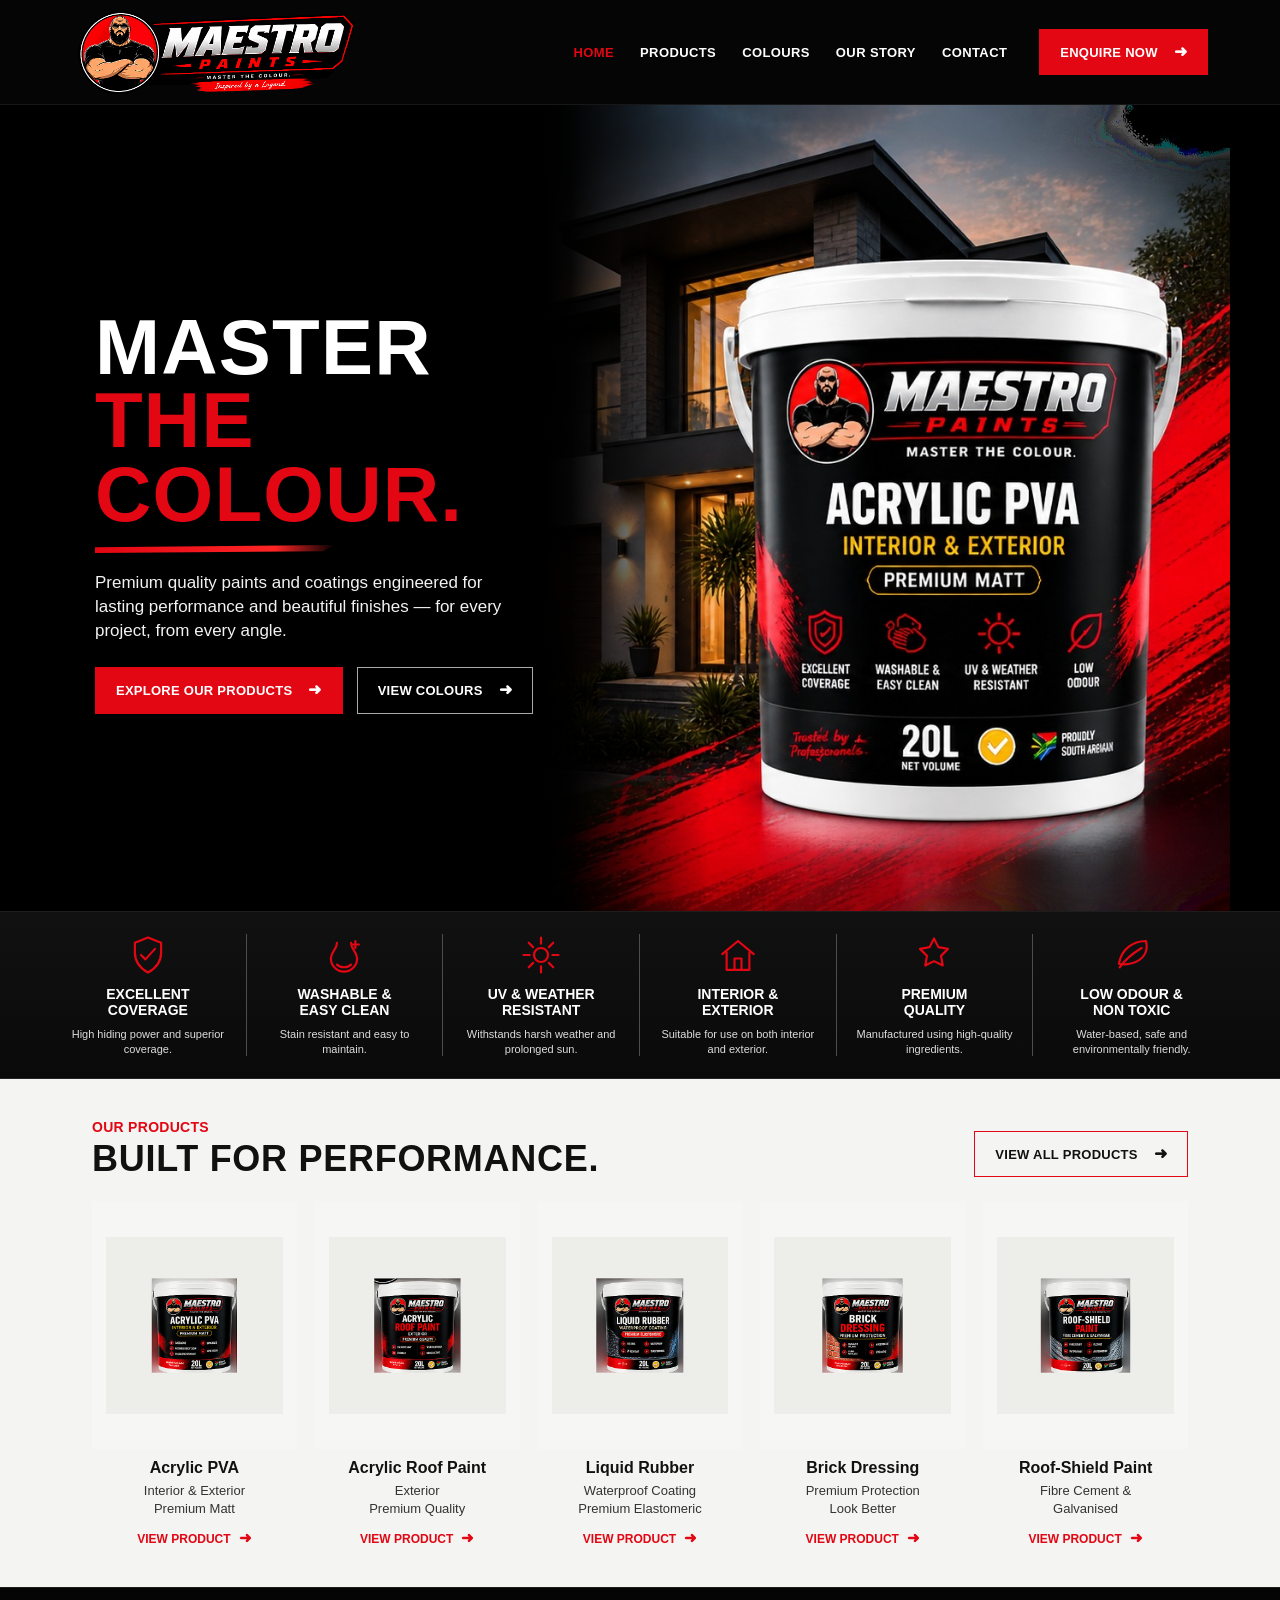
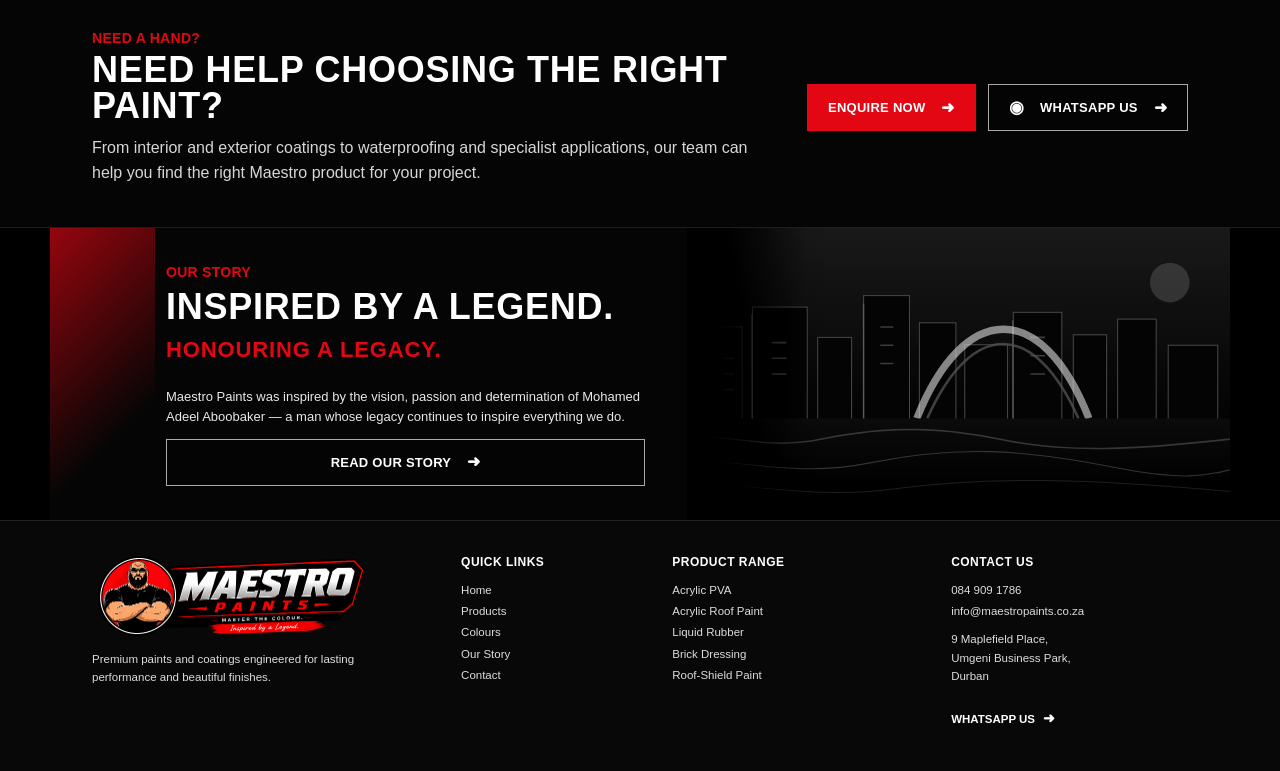
==== commit 991a41f4: "Add files via upload" ====
--- a/index.html
+++ b/index.html
@@ -10,7 +10,6 @@
 </head>
 <body>
   <div id="site-header"></div>
-
   <main>
     <section class="hero">
       <div class="hero-inner">
@@ -19,8 +18,8 @@
           <div class="brush-line" aria-hidden="true"></div>
           <p>Premium quality paints and coatings engineered for lasting performance and beautiful finishes — for every project, from every angle.</p>
           <div class="hero-actions">
-            <a class="btn btn-red" href="products.html">EXPLORE OUR PRODUCTS <span>→</span></a>
-            <a class="btn btn-outline" href="colours.html">VIEW COLOURS <span>→</span></a>
+            <a class="btn btn-red" href="products.html">EXPLORE OUR PRODUCTS <span class="cta-arrow" aria-hidden="true">➜</span></a>
+            <a class="btn btn-outline" href="colours.html">VIEW COLOURS <span class="cta-arrow" aria-hidden="true">➜</span></a>
           </div>
         </div>
         <div class="hero-art" role="img" aria-label="Modern home and Maestro Acrylic PVA paint bucket"></div>
@@ -29,45 +28,55 @@
 
     <section class="benefits" aria-label="Maestro Paints benefits">
       <div class="benefit-grid">
-        <article><div class="benefit-icon">◇</div><h3>EXCELLENT<br>COVERAGE</h3><p>High hiding power and superior coverage.</p></article>
-        <article><div class="benefit-icon">✋</div><h3>WASHABLE &<br>EASY CLEAN</h3><p>Stain resistant and easy to maintain.</p></article>
-        <article><div class="benefit-icon">☀</div><h3>UV & WEATHER<br>RESISTANT</h3><p>Withstands harsh weather and prolonged sun.</p></article>
-        <article><div class="benefit-icon">⌂</div><h3>INTERIOR &<br>EXTERIOR</h3><p>Suitable for use on both interior and exterior.</p></article>
-        <article><div class="benefit-icon">◇</div><h3>PREMIUM<br>QUALITY</h3><p>Manufactured using high-quality ingredients.</p></article>
-        <article><div class="benefit-icon">♧</div><h3>LOW ODOUR &<br>NON TOXIC</h3><p>Water-based, safe and environmentally friendly.</p></article>
+        <article>
+          <div class="benefit-icon" aria-hidden="true"><svg viewBox="0 0 48 48"><path d="M24 4l15 6v11c0 10-6 18-15 23C15 39 9 31 9 21V10l15-6z"/><path d="M16 24l5 5 11-12"/></svg></div>
+          <h3>EXCELLENT<br>COVERAGE</h3><p>High hiding power and superior coverage.</p>
+        </article>
+        <article>
+          <div class="benefit-icon" aria-hidden="true"><svg viewBox="0 0 48 48"><path d="M16 10c0 8-7 10-7 18a15 15 0 0030 0c0-8-7-10-7-18"/><path d="M16 35c4 4 12 4 16 0"/><path d="M37 8v8M33 12h8"/></svg></div>
+          <h3>WASHABLE &<br>EASY CLEAN</h3><p>Stain resistant and easy to maintain.</p>
+        </article>
+        <article>
+          <div class="benefit-icon" aria-hidden="true"><svg viewBox="0 0 48 48"><circle cx="24" cy="24" r="8"/><path d="M24 4v7M24 37v7M4 24h7M37 24h7M10 10l5 5M33 33l5 5M38 10l-5 5M15 33l-5 5"/></svg></div>
+          <h3>UV & WEATHER<br>RESISTANT</h3><p>Withstands harsh weather and prolonged sun.</p>
+        </article>
+        <article>
+          <div class="benefit-icon" aria-hidden="true"><svg viewBox="0 0 48 48"><path d="M6 23L24 8l18 15"/><path d="M11 21v20h26V21M20 41V28h8v13"/></svg></div>
+          <h3>INTERIOR &<br>EXTERIOR</h3><p>Suitable for use on both interior and exterior.</p>
+        </article>
+        <article>
+          <div class="benefit-icon" aria-hidden="true"><svg viewBox="0 0 48 48"><path d="M24 5l5 10 11 2-8 8 2 11-10-5-10 5 2-11-8-8 11-2 5-10z"/></svg></div>
+          <h3>PREMIUM<br>QUALITY</h3><p>Manufactured using high-quality ingredients.</p>
+        </article>
+        <article>
+          <div class="benefit-icon" aria-hidden="true"><svg viewBox="0 0 48 48"><path d="M40 8C25 8 12 17 9 34c10 2 23-1 29-10 4-6 3-12 2-16z"/><path d="M10 38c7-10 15-16 25-22"/></svg></div>
+          <h3>LOW ODOUR &<br>NON TOXIC</h3><p>Water-based, safe and environmentally friendly.</p>
+        </article>
       </div>
     </section>
 
     <section class="products-section section-light">
       <div class="section-shell">
         <div class="section-heading-row">
-          <div>
-            <p class="eyebrow">OUR PRODUCTS</p>
-            <h2>BUILT FOR PERFORMANCE.</h2>
-          </div>
-          <a class="btn btn-outline-dark" href="products.html">VIEW ALL PRODUCTS <span>→</span></a>
+          <div><p class="eyebrow">OUR PRODUCTS</p><h2>BUILT FOR PERFORMANCE.</h2></div>
+          <a class="btn btn-outline-dark" href="products.html">VIEW ALL PRODUCTS <span class="cta-arrow" aria-hidden="true">➜</span></a>
         </div>
         <div class="product-grid">
-          <article class="product-card"><img src="product-pva.jpg" alt="Maestro Acrylic PVA"><h3>Acrylic PVA</h3><p>Interior & Exterior<br>Premium Matt</p><a href="products.html">VIEW PRODUCT →</a></article>
-          <article class="product-card"><img src="product-roof.jpg" alt="Maestro Acrylic Roof Paint"><h3>Acrylic Roof Paint</h3><p>Exterior<br>Premium Quality</p><a href="products.html">VIEW PRODUCT →</a></article>
-          <article class="product-card"><img src="product-rubber.jpg" alt="Maestro Liquid Rubber"><h3>Liquid Rubber</h3><p>Waterproof Coating<br>Premium Elastomeric</p><a href="products.html">VIEW PRODUCT →</a></article>
-          <article class="product-card"><img src="product-brick.jpg" alt="Maestro Brick Dressing"><h3>Brick Dressing</h3><p>Premium Protection<br>Look Better</p><a href="products.html">VIEW PRODUCT →</a></article>
-          <article class="product-card"><img src="product-roofshield.jpg" alt="Maestro Roof-Shield Paint"><h3>Roof-Shield Paint</h3><p>Fibre Cement &<br>Galvanised</p><a href="products.html">VIEW PRODUCT →</a></article>
+          <article class="product-card"><div class="product-image-wrap"><img src="product-pva.jpg" alt="Maestro Acrylic PVA"></div><h3>Acrylic PVA</h3><p>Interior & Exterior<br>Premium Matt</p><a href="product-acrylic-pva.html">VIEW PRODUCT <span class="cta-arrow" aria-hidden="true">➜</span></a></article>
+          <article class="product-card"><div class="product-image-wrap"><img src="product-roof.jpg" alt="Maestro Acrylic Roof Paint"></div><h3>Acrylic Roof Paint</h3><p>Exterior<br>Premium Quality</p><a href="products.html">VIEW PRODUCT <span class="cta-arrow" aria-hidden="true">➜</span></a></article>
+          <article class="product-card"><div class="product-image-wrap"><img src="product-rubber.jpg" alt="Maestro Liquid Rubber"></div><h3>Liquid Rubber</h3><p>Waterproof Coating<br>Premium Elastomeric</p><a href="products.html">VIEW PRODUCT <span class="cta-arrow" aria-hidden="true">➜</span></a></article>
+          <article class="product-card"><div class="product-image-wrap"><img src="product-brick.jpg" alt="Maestro Brick Dressing"></div><h3>Brick Dressing</h3><p>Premium Protection<br>Look Better</p><a href="products.html">VIEW PRODUCT <span class="cta-arrow" aria-hidden="true">➜</span></a></article>
+          <article class="product-card"><div class="product-image-wrap"><img src="product-roofshield.jpg" alt="Maestro Roof-Shield Paint"></div><h3>Roof-Shield Paint</h3><p>Fibre Cement &<br>Galvanised</p><a href="products.html">VIEW PRODUCT <span class="cta-arrow" aria-hidden="true">➜</span></a></article>
         </div>
       </div>
     </section>
 
-    <section class="category-section">
-      <div class="section-shell">
-        <p class="eyebrow">BROWSE BY CATEGORY</p>
-        <h2>FIND THE RIGHT SOLUTION.</h2>
-        <div class="category-grid">
-          <a class="category-card" href="products.html"><img src="cat-wall.jpg" alt=""><div><h3>WALL PAINTS</h3><p>Interior & Exterior<br>Finishes</p></div></a>
-          <a class="category-card" href="products.html"><img src="cat-roof.jpg" alt=""><div><h3>ROOF & EXTERIOR</h3><p>Roof Coatings &<br>Exterior Protection</p></div></a>
-          <a class="category-card" href="products.html"><img src="cat-waterproof.jpg" alt=""><div><h3>WATERPROOFING & PROTECTION</h3><p>Durable Barriers &<br>Sealants</p></div></a>
-          <a class="category-card" href="products.html"><img src="cat-primer.jpg" alt=""><div><h3>PRIMERS, SEALERS & FINISHES</h3><p>The Perfect<br>Foundation</p></div></a>
-          <a class="category-card" href="colours.html"><img src="cat-colours.jpg" alt=""><div><h3>COLOURS</h3><p>Explore Our<br>Beautiful Range</p></div></a>
-          <a class="category-card" href="products.html"><img src="cat-accessories.jpg" alt=""><div><h3>ACCESSORIES</h3><p>Tools & Solutions<br>You Can Trust</p></div></a>
+    <section class="home-enquiry">
+      <div class="section-shell enquiry-inner">
+        <div><p class="eyebrow">NEED A HAND?</p><h2>NEED HELP CHOOSING THE RIGHT PAINT?</h2><p>From interior and exterior coatings to waterproofing and specialist applications, our team can help you find the right Maestro product for your project.</p></div>
+        <div class="enquiry-actions">
+          <a class="btn btn-red" href="contact.html">ENQUIRE NOW <span class="cta-arrow" aria-hidden="true">➜</span></a>
+          <a class="btn btn-outline whatsapp-btn" href="https://wa.me/27849091786?text=Hi%20Maestro%20Paints%2C%20I%27d%20like%20to%20enquire%20about%20your%20products." target="_blank" rel="noopener"><span class="wa-icon" aria-hidden="true">◉</span> WHATSAPP US <span class="cta-arrow" aria-hidden="true">➜</span></a>
         </div>
       </div>
     </section>
@@ -76,14 +85,13 @@
       <div class="story-copy">
         <p class="eyebrow">OUR STORY</p>
         <h2>INSPIRED BY A LEGEND.</h2>
-        <p class="script-line">Honouring a Legacy.</p>
+        <p class="legacy-line">HONOURING A LEGACY.</p>
         <p>Maestro Paints was inspired by the vision, passion and determination of Mohamed Adeel Aboobaker — a man whose legacy continues to inspire everything we do.</p>
-        <a class="btn btn-outline" href="our-story.html">READ OUR STORY <span>→</span></a>
+        <a class="btn btn-outline" href="our-story.html">READ OUR STORY <span class="cta-arrow" aria-hidden="true">➜</span></a>
       </div>
-      <div class="story-image" role="img" aria-label="Durban city skyline"></div>
+      <div class="story-image" role="img" aria-label="Stylised Durban, South Africa skyline"></div>
     </section>
-</main>
-
+  </main>
   <div id="site-footer"></div>
   <script src="main.js"></script>
 </body>
--- a/style.css
+++ b/style.css
@@ -1,31 +1,212 @@
-
-:root{--red:#e30613;--black:#050505;--charcoal:#101010;--white:#fff;--muted:#c8c8c8;--max:1180px}
-*{box-sizing:border-box}html{scroll-behavior:smooth}body{margin:0;background:#000;color:#fff;font-family:Arial,Helvetica,sans-serif}img{max-width:100%;display:block}a{color:inherit;text-decoration:none}
-.site-header{background:#050505;border-bottom:1px solid #171717;position:relative;z-index:20}.nav-shell{max-width:1180px;margin:auto;padding:10px 22px;display:flex;align-items:center;gap:24px;min-height:78px}.brand img{width:240px}.main-nav{display:flex;gap:26px;margin-left:auto;align-items:center}.main-nav a{font-size:13px;font-weight:900;letter-spacing:.03em}.main-nav a:hover,.main-nav a.active{color:var(--red)}.nav-cta{margin-left:8px}.menu-toggle{display:none;background:none;border:1px solid #444;color:#fff;padding:10px 12px;font-weight:800}
-.btn{display:inline-flex;align-items:center;justify-content:center;gap:18px;padding:14px 20px;font-size:13px;font-weight:900;letter-spacing:.02em;white-space:nowrap}.btn-red{background:var(--red);color:#fff}.btn-outline{border:1px solid #aaa;background:rgba(0,0,0,.28);color:#fff}.btn-outline-dark{border:1px solid var(--red);color:#111}.btn-dark{background:#080808;border:1px solid #fff;color:#fff}
-.hero{background:#000}.hero-inner{max-width:1180px;margin:auto;min-height:455px;display:grid;grid-template-columns:42% 58%;overflow:hidden}.hero-copy{padding:48px 0 40px 45px;position:relative;z-index:2}.hero-copy h1{font-family:Impact,'Arial Narrow',sans-serif;font-size:78px;line-height:.96;letter-spacing:.015em;margin:0;color:#fff;font-weight:900}.hero-copy h1 span{color:var(--red)}.brush-line{height:8px;width:240px;margin:12px 0 16px;background:linear-gradient(90deg,var(--red),#ff2525 75%,transparent);clip-path:polygon(0 28%,100% 0,95% 80%,0 100%)}.hero-copy p{font-size:17px;line-height:1.42;max-width:390px;margin:0 0 22px;color:#f2f2f2}.hero-actions{display:flex;gap:14px;flex-wrap:wrap}.hero-art{background-image:linear-gradient(90deg,#000 0%,rgba(0,0,0,.15) 14%,transparent 35%),url('hero-visual.jpg');background-size:cover;background-position:center right;min-height:455px}
-.benefits{background:linear-gradient(#111,#0a0a0a);border-top:1px solid #1d1d1d;border-bottom:1px solid #242424}.benefit-grid{max-width:1180px;margin:auto;display:grid;grid-template-columns:repeat(6,1fr);padding:16px 0}.benefit-grid article{text-align:center;padding:0 13px;border-right:1px solid #666}.benefit-grid article:last-child{border-right:none}.benefit-icon{font-size:34px;color:var(--red);line-height:1;margin-bottom:9px}.benefit-grid h3{font-size:15px;line-height:1.16;margin:0 0 8px}.benefit-grid p{font-size:11px;line-height:1.35;color:#ddd;margin:0}
-.section-shell{max-width:1180px;margin:auto;padding:34px 42px}.section-light{background:#f4f4f2;color:#111}.eyebrow{color:var(--red)!important;font-weight:900;font-size:14px!important;margin:0 0 5px!important}.section-shell h2,.category-section h2,.story-home h2{font-family:Impact,'Arial Narrow',sans-serif;font-size:34px;line-height:1;margin:0;letter-spacing:.02em}.section-heading-row{display:flex;align-items:end;justify-content:space-between;gap:20px;margin-bottom:22px}
-.product-grid{display:grid;grid-template-columns:repeat(5,1fr);gap:18px}.product-card{text-align:center}.product-card img{width:100%;aspect-ratio:1/1.05;object-fit:cover;mix-blend-mode:multiply}.product-card h3{font-size:16px;margin:8px 0 5px}.product-card p{font-size:13px;line-height:1.35;min-height:37px;margin:0;color:#333}.product-card a{display:inline-block;margin-top:12px;color:var(--red);font-size:12px;font-weight:900}
-.category-section{background:#050505}.category-grid{display:grid;grid-template-columns:repeat(6,1fr);gap:10px;margin-top:8px}.category-card{border:1px solid #555;background:#0b0b0b;transition:.2s}.category-card:hover{transform:translateY(-2px);border-color:var(--red)}.category-card img{width:100%;height:110px;object-fit:cover}.category-card div{padding:14px 8px 16px;text-align:center}.category-card h3{font-family:Impact,'Arial Narrow',sans-serif;font-size:18px;line-height:1.02;margin:0 0 7px}.category-card p{font-size:12px;line-height:1.35;color:#eee;margin:0}
-.story-home{max-width:1180px;margin:auto;display:grid;grid-template-columns:54% 46%;min-height:230px;overflow:hidden;background:#050505}.story-copy{padding:28px 38px 28px 116px;position:relative}.story-copy:before{content:"";position:absolute;left:0;bottom:0;width:105px;height:100%;background:linear-gradient(135deg,var(--red),transparent 70%);opacity:.65}.story-copy p{font-size:13px;line-height:1.45;color:#e8e8e8;max-width:540px}.script-line{font-family:cursive;font-size:25px!important;color:var(--red)!important;margin:3px 0 9px!important}.story-image{background:url('story-city.jpg') center/cover no-repeat;filter:grayscale(1);min-height:230px}
-.site-footer{background:#080808;border-top:1px solid #222}.footer-grid{max-width:1180px;margin:auto;padding:20px 42px 32px;display:grid;grid-template-columns:1.25fr .85fr 1.25fr 1fr;gap:34px}.footer-logo{width:205px}.footer-grid h4{font-size:12px;margin:0 0 8px}.footer-grid p,.footer-grid a{font-size:11px;line-height:1.45;color:#ddd}.footer-grid a{display:block}
-.page{max-width:1180px;margin:auto;padding:65px 42px 90px}.page h1{font-family:Impact,'Arial Narrow',sans-serif;font-size:64px;line-height:.95;margin:0 0 20px;text-transform:uppercase}.page h2{font-size:28px}.page p{color:#d1d1d1;line-height:1.65}.lead{max-width:850px;font-size:18px}.detail-grid{display:grid;grid-template-columns:repeat(3,1fr);gap:22px;margin-top:35px}.detail-card{background:#111;border:1px solid #2d2d2d;padding:18px}.detail-card img{width:100%;aspect-ratio:1.15/1;object-fit:cover}.detail-card h2{margin:14px 0 6px}.swatch-grid{display:grid;grid-template-columns:repeat(4,1fr);gap:16px;margin-top:35px}.swatch{height:170px;background:var(--swatch);display:flex;align-items:end;padding:12px;color:#111;font-weight:900;border:1px solid #333}.swatch span{background:rgba(255,255,255,.8);padding:5px 8px}.story-page-grid{display:grid;grid-template-columns:1.2fr 1fr;gap:40px;align-items:stretch}.story-page-image{background:url('story-city.jpg') center/cover no-repeat;min-height:420px;filter:grayscale(1)}.red-title{color:var(--red);font-family:cursive}.contact-grid{display:grid;grid-template-columns:.8fr 1.2fr;gap:40px;margin-top:30px}.contact-form{display:grid;gap:14px}.contact-form label{font-size:13px;font-weight:700}.contact-form input,.contact-form textarea{width:100%;margin-top:6px;padding:13px;background:#111;border:1px solid #555;color:#fff}.contact-panel{margin-top:30px;background:#111;border-left:4px solid var(--red);padding:25px;max-width:650px}
-@media(max-width:980px){.main-nav{gap:14px}.main-nav a{font-size:11px}.brand img{width:205px}.benefit-grid{grid-template-columns:repeat(3,1fr)}.benefit-grid article{border-right:0;border-bottom:1px solid #333;padding:18px}.product-grid{grid-template-columns:repeat(3,1fr)}.category-grid{grid-template-columns:repeat(3,1fr)}}
-@media(max-width:760px){.nav-shell{min-height:66px}.brand img{width:175px}.menu-toggle{display:block;margin-left:auto}.main-nav{display:none;position:absolute;left:0;right:0;top:66px;background:#080808;padding:18px 22px;flex-direction:column;align-items:flex-start}.main-nav.open{display:flex}.nav-cta{display:none}.hero-inner{grid-template-columns:1fr;position:relative}.hero-copy{padding:42px 24px 35px;min-height:485px;background:linear-gradient(90deg,#000 0%,rgba(0,0,0,.91) 72%,rgba(0,0,0,.45))}.hero-copy h1{font-size:61px}.hero-copy p{max-width:330px}.hero-art{position:absolute;inset:0;background-position:62% center;opacity:.68}.benefit-grid{grid-template-columns:repeat(2,1fr)}.section-shell{padding:30px 20px}.section-heading-row{align-items:flex-start;flex-direction:column}.product-grid{grid-template-columns:repeat(2,1fr)}.category-grid{grid-template-columns:repeat(2,1fr)}.story-home{grid-template-columns:1fr}.story-copy{padding:30px 24px}.story-copy:before{display:none}.story-image{min-height:180px}.footer-grid{grid-template-columns:1fr 1fr;padding:25px 20px}.page{padding:45px 20px 70px}.page h1{font-size:48px}.detail-grid{grid-template-columns:1fr}.swatch-grid{grid-template-columns:repeat(2,1fr)}.story-page-grid,.contact-grid{grid-template-columns:1fr}}
-@media(max-width:430px){.product-grid,.category-grid,.footer-grid{grid-template-columns:1fr 1fr}.hero-copy h1{font-size:52px}.btn{font-size:11px}.benefit-grid h3{font-size:13px}.benefit-grid p{font-size:10px}}
-
-
-/* CTA interaction cleanup */
-.btn{border-radius:0;transition:background-color .18s ease,color .18s ease,border-color .18s ease,transform .18s ease;outline:none;box-shadow:none}
+:root{
+  --red:#e30613;
+  --red-dark:#b9000a;
+  --black:#050505;
+  --charcoal:#101010;
+  --white:#fff;
+  --light:#f4f4f2;
+  --muted:#c8c8c8;
+  --line:#2a2a2a;
+  --max:1180px;
+  --header-h:94px;
+}
+*{box-sizing:border-box}
+html{scroll-behavior:smooth}
+body{margin:0;background:#000;color:#fff;font-family:Arial,Helvetica,sans-serif}
+img{max-width:100%;display:block}
+a{color:inherit;text-decoration:none}
+button,input,textarea{font:inherit}
+
+/* Shared header */
+.site-header{background:#050505;border-bottom:1px solid #171717;position:relative;z-index:20}
+.nav-shell{max-width:var(--max);margin:auto;padding:10px 22px;display:flex;align-items:center;gap:24px;min-height:var(--header-h)}
+.brand{display:flex;align-items:center;flex:0 0 auto}
+.brand img{width:285px;height:auto;filter:contrast(1.04) saturate(1.03)}
+.main-nav{display:flex;gap:26px;margin-left:auto;align-items:center}
+.main-nav a{font-size:13px;font-weight:900;letter-spacing:.03em}
+.main-nav a:hover,.main-nav a.active{color:var(--red)}
+.nav-cta{margin-left:8px}
+.menu-toggle{display:none;background:none;border:1px solid #444;color:#fff;padding:10px 12px;font-weight:800}
+
+/* Buttons and arrow treatment */
+.btn{display:inline-flex;align-items:center;justify-content:center;gap:16px;padding:14px 20px;font-size:13px;font-weight:900;letter-spacing:.02em;white-space:nowrap;border-radius:0;transition:background-color .18s ease,color .18s ease,border-color .18s ease,transform .18s ease;outline:none;box-shadow:none}
+.cta-arrow{display:inline-block;font-size:1.25em;line-height:1;font-weight:900;transform:translateY(-1px);font-family:Arial Black,Arial,sans-serif}
+.btn-red{background:var(--red);color:#fff;border:1px solid var(--red)}
+.btn-outline{border:1px solid #aaa;background:rgba(0,0,0,.28);color:#fff}
+.btn-outline-dark{border:1px solid var(--red);color:#111;background:transparent}
+.btn-dark{background:#080808;border:1px solid #fff;color:#fff}
+.btn-dark-outline{border:1px solid #111;color:#111;background:transparent}
+.btn-whatsapp{background:#111;border:1px solid #fff;color:#fff;margin-top:8px}
 .btn:hover{transform:translateY(-1px);box-shadow:none;outline:none}
-.btn-red:hover{background:#b9000a;color:#fff}
+.btn-red:hover{background:var(--red-dark);border-color:var(--red-dark);color:#fff}
 .btn-outline:hover{background:#fff;color:#080808;border-color:#fff}
-.btn-outline-dark:hover{background:#111;color:#fff;border-color:#111}
+.btn-outline-dark:hover,.btn-dark-outline:hover{background:#111;color:#fff;border-color:#111}
 .btn-dark:hover{background:#fff;color:#080808;border-color:#fff}
 .btn:focus{outline:none;box-shadow:none}
 .btn:focus-visible{outline:2px solid #fff;outline-offset:3px}
 .section-light .btn:focus-visible{outline-color:#111}
-.product-card a{transition:opacity .18s ease}.product-card a:hover{opacity:.68}
-.category-card:focus{outline:none}.category-card:focus-visible{outline:2px solid #fff;outline-offset:3px}
-.site-footer{margin-top:0}
+
+/* Hero */
+.hero{background:#000}
+.hero-inner{max-width:var(--max);margin:auto;min-height:calc(100svh - var(--header-h));display:grid;grid-template-columns:42% 58%;overflow:hidden}
+.hero-copy{padding:54px 0 46px 45px;position:relative;z-index:2;display:flex;flex-direction:column;justify-content:center}
+.hero-copy h1{font-family:Impact,'Arial Narrow',sans-serif;font-size:clamp(68px,6.1vw,88px);line-height:.94;letter-spacing:.015em;margin:0;color:#fff;font-weight:900}
+.hero-copy h1 span{color:var(--red)}
+.brush-line{height:8px;width:240px;margin:14px 0 18px;background:linear-gradient(90deg,var(--red),#ff2525 75%,transparent);clip-path:polygon(0 28%,100% 0,95% 80%,0 100%)}
+.hero-copy p{font-size:17px;line-height:1.42;max-width:410px;margin:0 0 24px;color:#f2f2f2}
+.hero-actions{display:flex;gap:14px;flex-wrap:wrap}
+.hero-art{position:relative;background-image:url('hero-visual.jpg');background-size:cover;background-position:center right;min-height:100%;border:0;box-shadow:none}
+.hero-art:before{content:"";position:absolute;inset:0 auto 0 0;width:24%;background:linear-gradient(90deg,#000 0%,rgba(0,0,0,.96) 15%,rgba(0,0,0,.55) 52%,transparent 100%);pointer-events:none}
+
+/* USP strip */
+.benefits{background:linear-gradient(#111,#0a0a0a);border-top:1px solid #1d1d1d;border-bottom:1px solid #242424}
+.benefit-grid{max-width:var(--max);margin:auto;display:grid;grid-template-columns:repeat(6,1fr);padding:22px 0}
+.benefit-grid article{text-align:center;padding:0 13px;border-right:1px solid #4d4d4d}
+.benefit-grid article:last-child{border-right:none}
+.benefit-icon{width:42px;height:42px;margin:0 auto 10px;color:var(--red)}
+.benefit-icon svg{width:100%;height:100%;fill:none;stroke:currentColor;stroke-width:2.5;stroke-linecap:round;stroke-linejoin:round}
+.benefit-grid h3{font-size:14px;line-height:1.16;margin:0 0 8px}
+.benefit-grid p{font-size:11px;line-height:1.35;color:#ddd;margin:0}
+
+/* General sections */
+.section-shell{max-width:var(--max);margin:auto;padding:40px 42px}
+.section-light{background:var(--light);color:#111}
+.eyebrow{color:var(--red)!important;font-weight:900;font-size:14px!important;letter-spacing:.02em;margin:0 0 6px!important}
+.section-shell h2,.story-home h2,.home-enquiry h2,.product-info-section h2,.product-detail-dark h2,.downloads h2,.product-enquiry h2{font-family:Impact,'Arial Narrow',sans-serif;font-size:36px;line-height:1;margin:0;letter-spacing:.02em}
+.section-heading-row{display:flex;align-items:end;justify-content:space-between;gap:20px;margin-bottom:24px}
+
+/* Product cards */
+.product-grid{display:grid;grid-template-columns:repeat(5,1fr);gap:18px}
+.product-card{text-align:center}
+.product-image-wrap{background:#f6f6f4;display:flex;align-items:center;justify-content:center;overflow:hidden}
+.product-card .product-image-wrap{height:248px;padding:14px}
+.product-card img,.detail-card img{width:100%;height:100%;object-fit:contain;mix-blend-mode:multiply}
+.product-card h3{font-size:16px;margin:10px 0 5px}
+.product-card p{font-size:13px;line-height:1.35;min-height:37px;margin:0;color:#333}
+.product-card a,.text-cta{display:inline-flex;align-items:center;gap:8px;margin-top:12px;color:var(--red);font-size:12px;font-weight:900}
+.product-card a{transition:opacity .18s ease}
+.product-card a:hover,.text-cta:hover{opacity:.68}
+
+/* Enquiry strip replacing categories */
+.home-enquiry{background:#050505;border-top:1px solid #1d1d1d;border-bottom:1px solid #1d1d1d}
+.enquiry-inner{display:grid;grid-template-columns:1fr auto;gap:42px;align-items:center;padding-top:42px;padding-bottom:42px}
+.enquiry-inner p:not(.eyebrow){max-width:720px;color:#d7d7d7;line-height:1.55;margin:12px 0 0}
+.enquiry-actions{display:flex;gap:12px;flex-wrap:wrap;justify-content:flex-end}
+.wa-icon{font-size:17px;line-height:1}
+
+/* Story section */
+.story-home{max-width:var(--max);margin:auto;display:grid;grid-template-columns:54% 46%;min-height:270px;overflow:hidden;background:#050505}
+.story-copy{padding:34px 42px 34px 116px;position:relative;display:flex;flex-direction:column;justify-content:center}
+.story-copy:before{content:"";position:absolute;left:0;bottom:0;width:105px;height:100%;background:linear-gradient(135deg,var(--red),transparent 70%);opacity:.65}
+.story-copy p{font-size:13px;line-height:1.5;color:#e8e8e8;max-width:540px}
+.legacy-line{font-family:Arial,Helvetica,sans-serif!important;font-size:22px!important;font-weight:900;letter-spacing:.04em;color:var(--red)!important;margin:8px 0 8px!important}
+.story-image{position:relative;background:url('durban-skyline.svg') center/cover no-repeat;min-height:270px;filter:grayscale(1) contrast(1.12)}
+.story-image:before{content:"";position:absolute;inset:0;background:linear-gradient(90deg,#050505 0%,transparent 22%)}
+
+/* Footer */
+.site-footer{background:#080808;border-top:1px solid #222;margin-top:0}
+.footer-grid{max-width:var(--max);margin:auto;padding:34px 42px 40px;display:grid;grid-template-columns:1.45fr .75fr 1.05fr 1.05fr;gap:42px;align-items:start}
+.footer-brand{padding-right:18px}
+.footer-logo{width:275px;height:auto;margin-bottom:14px;filter:contrast(1.05)}
+.footer-grid h4{font-size:12px;letter-spacing:.04em;margin:0 0 12px;color:#fff}
+.footer-grid p,.footer-grid a{font-size:11.5px;line-height:1.6;color:#ddd}
+.footer-grid a{display:block;margin-bottom:3px}
+.footer-grid a:hover{color:#fff}
+.footer-contact p{margin:10px 0}
+.footer-whatsapp{color:#fff!important;font-weight:900!important;margin-top:14px!important;display:inline-flex!important;gap:8px;align-items:center}
+
+/* Inner pages */
+.page{max-width:var(--max);margin:auto;padding:66px 42px 90px}
+.page h1,.product-hero-copy h1{font-family:Impact,'Arial Narrow',sans-serif;font-size:64px;line-height:.95;margin:0 0 20px;text-transform:uppercase;letter-spacing:.015em}
+.page h2{font-size:28px}
+.page p{color:#d1d1d1;line-height:1.65}
+.lead{max-width:850px;font-size:18px}
+.detail-grid{display:grid;grid-template-columns:repeat(3,1fr);gap:22px;margin-top:35px}
+.detail-card{background:#111;border:1px solid #2d2d2d;padding:18px}
+.detail-card .product-image-wrap{height:310px;padding:16px;margin:-4px -4px 14px}
+.detail-card h2{margin:14px 0 6px}
+.coming-soon{display:inline-block;margin-top:12px;color:#8f8f8f;font-size:12px;font-weight:700}
+.swatch-grid{display:grid;grid-template-columns:repeat(4,1fr);gap:16px;margin-top:35px}
+.swatch{height:170px;background:var(--swatch);display:flex;align-items:end;padding:12px;color:#111;font-weight:900;border:1px solid #333}
+.swatch span{background:rgba(255,255,255,.8);padding:5px 8px}
+.story-page-grid{display:grid;grid-template-columns:1.2fr 1fr;gap:40px;align-items:stretch}
+.story-page-image{background:url('durban-skyline.svg') center/cover no-repeat;min-height:420px;filter:grayscale(1) contrast(1.1);border:1px solid #222}
+.red-title{color:var(--red);font-family:Arial,Helvetica,sans-serif;font-weight:900;letter-spacing:.04em}
+
+/* Contact */
+.contact-grid{display:grid;grid-template-columns:.82fr 1.18fr;gap:52px;margin-top:34px}
+.contact-details{background:#0d0d0d;border-left:4px solid var(--red);padding:28px}
+.contact-details h2{margin-top:0}
+.contact-details a{color:#fff}
+.contact-form{display:grid;gap:14px}
+.contact-form label{font-size:13px;font-weight:700}
+.contact-form input,.contact-form textarea{width:100%;margin-top:6px;padding:13px;background:#111;border:1px solid #555;color:#fff;outline:none}
+.contact-form input:focus,.contact-form textarea:focus{border-color:#999}
+.contact-form .btn{justify-self:start;border:0;cursor:pointer}
+
+/* Product detail page */
+.product-hero{background:#f4f4f2;color:#111}
+.product-hero-shell{max-width:var(--max);margin:auto;padding:46px 42px 54px;display:grid;grid-template-columns:48% 52%;gap:54px;align-items:center}
+.product-detail-image{background:#f7f7f5;min-height:540px;display:flex;align-items:center;justify-content:center;padding:24px}
+.product-detail-image img{width:100%;height:100%;max-height:560px;object-fit:contain;mix-blend-mode:multiply}
+.product-hero-copy h1{font-size:72px;margin-bottom:8px}
+.product-subtitle{font-weight:900;color:var(--red);letter-spacing:.04em;margin:0 0 18px}
+.product-intro{font-size:17px;line-height:1.6;color:#333;max-width:600px}
+.product-benefit-pills{display:flex;flex-wrap:wrap;gap:8px;margin:22px 0}
+.product-benefit-pills span{border:1px solid #c8c8c8;background:#fff;padding:9px 11px;font-size:11px;font-weight:900;text-transform:uppercase}
+.product-hero-actions{display:flex;gap:12px;flex-wrap:wrap}
+.product-info-section{background:#0a0a0a}
+.product-info-shell{max-width:var(--max);margin:auto;padding:52px 42px;display:grid;grid-template-columns:1fr 1fr;gap:56px;align-items:start}
+.product-info-shell p{color:#d7d7d7;line-height:1.65}
+.placeholder-note{border-left:3px solid var(--red);padding:10px 0 10px 14px;color:#aaa!important;font-size:12px}
+.spec-table{border-top:1px solid #333}
+.spec-table>div{display:grid;grid-template-columns:42% 58%;padding:15px 0;border-bottom:1px solid #333;gap:16px}
+.spec-table strong{font-size:12px;text-transform:uppercase;letter-spacing:.04em}
+.spec-table span{color:#ddd;font-size:13px}
+.product-detail-dark{background:#111;border-top:1px solid #222}
+.two-col{grid-template-columns:1fr 1fr}
+.feature-list{margin:20px 0 0;padding:0;list-style:none}
+.feature-list li{position:relative;padding:11px 0 11px 24px;border-bottom:1px solid #2b2b2b;color:#eee;font-size:14px}
+.feature-list li:before{content:"";position:absolute;left:0;top:17px;width:8px;height:8px;background:var(--red);transform:rotate(45deg)}
+.technical-placeholder{margin-top:24px;border:1px solid #3a3a3a;padding:18px;background:#090909;display:grid;gap:8px}
+.technical-placeholder strong{font-size:12px;color:var(--red)}
+.technical-placeholder span{font-size:13px;color:#bfbfbf;line-height:1.5}
+.downloads{background:#f4f4f2;color:#111}
+.downloads .product-info-shell{align-items:center}
+.downloads p{color:#444}
+.download-list{display:grid;gap:12px}
+.download-disabled{display:flex;justify-content:space-between;align-items:center;border:1px solid #ccc;padding:16px;font-size:12px;font-weight:900;background:#fff}
+.download-disabled em{font-style:normal;font-weight:400;color:#777}
+.product-enquiry{max-width:var(--max);margin:auto;padding:48px 42px;display:grid;grid-template-columns:1fr auto;align-items:center;gap:38px;background:#050505}
+.product-enquiry p:not(.eyebrow){color:#ccc;max-width:680px;line-height:1.55}
+
+@media(max-width:1080px){
+  .main-nav{gap:16px}.main-nav a{font-size:11px}.brand img{width:245px}.nav-shell{gap:16px}
+  .benefit-grid{grid-template-columns:repeat(3,1fr)}.benefit-grid article{border-right:0;border-bottom:1px solid #333;padding:18px}
+  .product-grid{grid-template-columns:repeat(3,1fr)}
+  .footer-grid{grid-template-columns:1.25fr .8fr 1fr 1fr;gap:28px}.footer-logo{width:245px}
+}
+@media(max-width:820px){
+  :root{--header-h:76px}
+  .nav-shell{min-height:var(--header-h)}.brand img{width:205px}.menu-toggle{display:block;margin-left:auto}
+  .main-nav{display:none;position:absolute;left:0;right:0;top:var(--header-h);background:#080808;padding:18px 22px;flex-direction:column;align-items:flex-start;border-top:1px solid #222}
+  .main-nav.open{display:flex}.nav-cta{display:none}
+  .hero-inner{grid-template-columns:1fr;position:relative;min-height:calc(100svh - var(--header-h))}
+  .hero-copy{padding:48px 24px 38px;min-height:calc(100svh - var(--header-h));background:linear-gradient(90deg,#000 0%,rgba(0,0,0,.92) 68%,rgba(0,0,0,.45));z-index:2}
+  .hero-copy h1{font-size:62px}.hero-copy p{max-width:360px}.hero-art{position:absolute;inset:0;background-position:64% center;opacity:.72}.hero-art:before{width:50%}
+  .section-shell{padding:34px 20px}.section-heading-row{align-items:flex-start;flex-direction:column}
+  .product-grid{grid-template-columns:repeat(2,1fr)}.product-card .product-image-wrap{height:260px}
+  .enquiry-inner{grid-template-columns:1fr}.enquiry-actions{justify-content:flex-start}
+  .story-home{grid-template-columns:1fr}.story-copy{padding:34px 24px}.story-copy:before{display:none}.story-image{min-height:220px}
+  .footer-grid{grid-template-columns:1fr 1fr;padding:30px 20px;gap:28px}.footer-brand{grid-column:1/-1}.footer-logo{width:270px}
+  .page{padding:48px 20px 70px}.page h1{font-size:50px}.detail-grid{grid-template-columns:1fr 1fr}.swatch-grid{grid-template-columns:repeat(2,1fr)}.story-page-grid,.contact-grid{grid-template-columns:1fr}
+  .product-hero-shell,.product-info-shell,.two-col,.product-enquiry{grid-template-columns:1fr}.product-hero-shell{padding:34px 20px}.product-info-shell{padding:42px 20px}.product-enquiry{padding:40px 20px}.product-detail-image{min-height:430px}.product-hero-copy h1{font-size:58px}
+}
+@media(max-width:520px){
+  .brand img{width:180px}.hero-copy h1{font-size:52px}.btn{font-size:11px;padding:13px 16px}.hero-actions,.product-hero-actions,.enquiry-actions{flex-direction:column;align-items:stretch}.hero-actions .btn,.enquiry-actions .btn,.product-hero-actions .btn{width:100%}
+  .benefit-grid{grid-template-columns:repeat(2,1fr)}.benefit-grid h3{font-size:13px}.benefit-grid p{font-size:10px}
+  .product-grid,.detail-grid{grid-template-columns:1fr}.product-card .product-image-wrap,.detail-card .product-image-wrap{height:330px}
+  .footer-grid{grid-template-columns:1fr}.footer-brand{grid-column:auto}.footer-logo{width:260px}
+  .download-disabled{align-items:flex-start;gap:8px;flex-direction:column}.spec-table>div{grid-template-columns:1fr;gap:5px}
+  .product-detail-image{min-height:350px}.product-hero-copy h1{font-size:50px}
+}
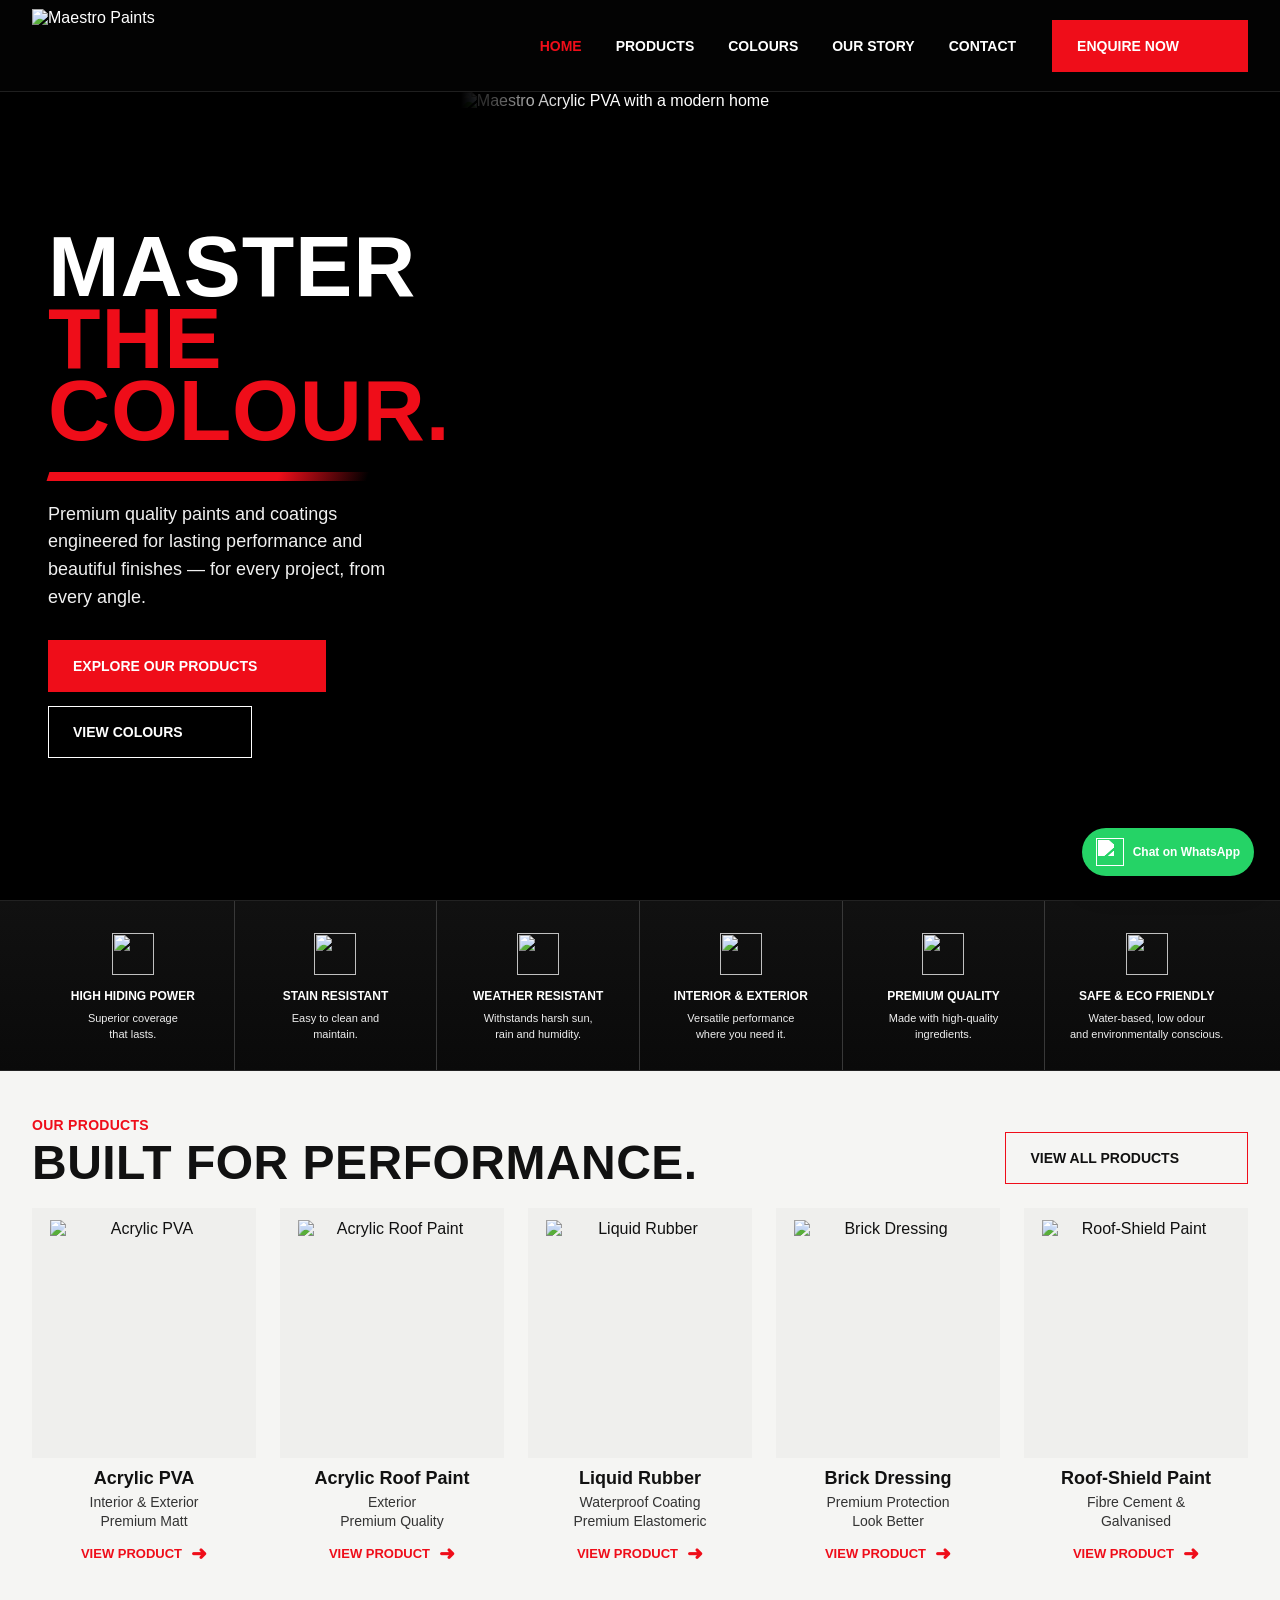
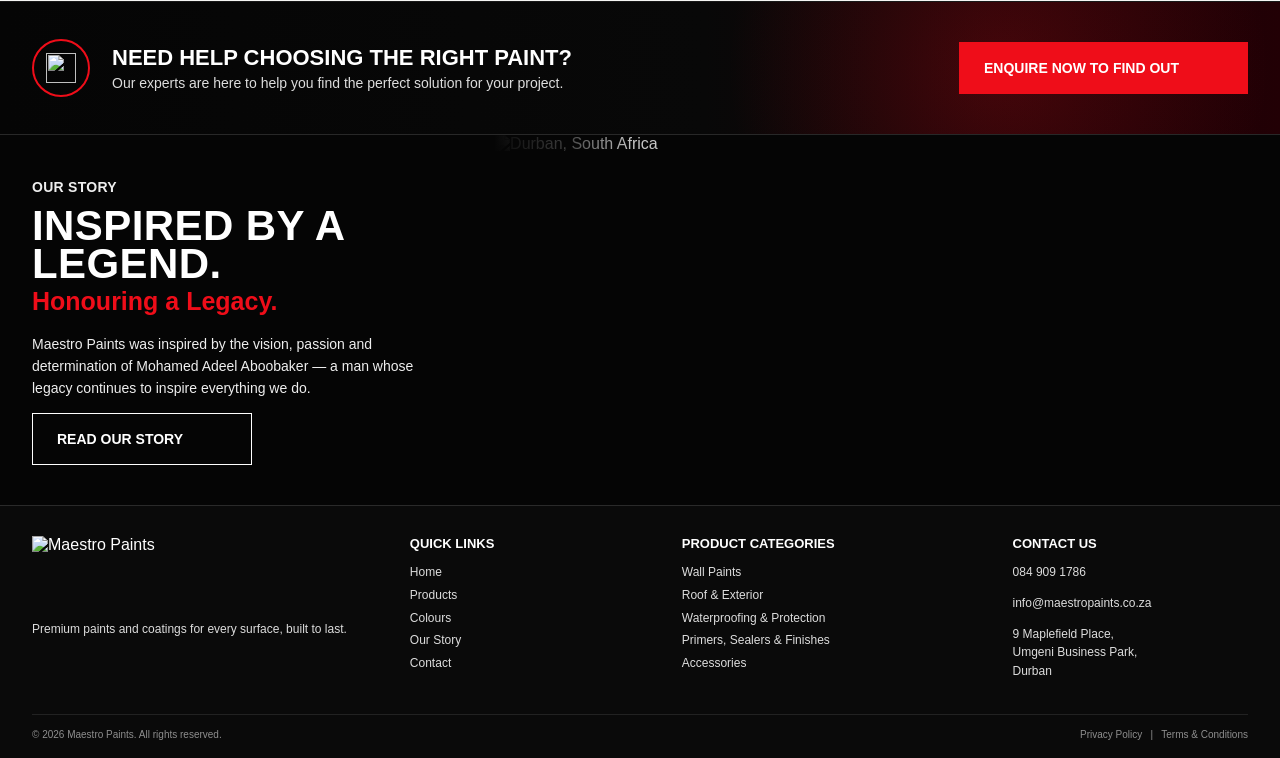
==== commit f98c4595: "Add files via upload" ====
--- a/index.html
+++ b/index.html
@@ -1,98 +1,106 @@
 <!doctype html>
 <html lang="en">
 <head>
-  <meta charset="utf-8">
-  <meta name="viewport" content="width=device-width,initial-scale=1">
-  <title>Maestro Paints | Master the Colour</title>
-  <meta name="description" content="Premium quality paints and coatings engineered for lasting performance and beautiful finishes.">
-  <link rel="icon" href="favicon.png">
-  <link rel="stylesheet" href="style.css">
+<meta charset="utf-8"><meta name="viewport" content="width=device-width,initial-scale=1">
+<title>Maestro Paints | Master the Colour</title>
+<link rel="stylesheet" href="style.css">
 </head>
-<body>
-  <div id="site-header"></div>
-  <main>
-    <section class="hero">
-      <div class="hero-inner">
-        <div class="hero-copy">
-          <h1>MASTER<br><span>THE COLOUR.</span></h1>
-          <div class="brush-line" aria-hidden="true"></div>
-          <p>Premium quality paints and coatings engineered for lasting performance and beautiful finishes — for every project, from every angle.</p>
-          <div class="hero-actions">
-            <a class="btn btn-red" href="products.html">EXPLORE OUR PRODUCTS <span class="cta-arrow" aria-hidden="true">➜</span></a>
-            <a class="btn btn-outline" href="colours.html">VIEW COLOURS <span class="cta-arrow" aria-hidden="true">➜</span></a>
-          </div>
-        </div>
-        <div class="hero-art" role="img" aria-label="Modern home and Maestro Acrylic PVA paint bucket"></div>
-      </div>
-    </section>
+<body data-page="home">
+<div id="site-header"></div>
 
-    <section class="benefits" aria-label="Maestro Paints benefits">
-      <div class="benefit-grid">
-        <article>
-          <div class="benefit-icon" aria-hidden="true"><svg viewBox="0 0 48 48"><path d="M24 4l15 6v11c0 10-6 18-15 23C15 39 9 31 9 21V10l15-6z"/><path d="M16 24l5 5 11-12"/></svg></div>
-          <h3>EXCELLENT<br>COVERAGE</h3><p>High hiding power and superior coverage.</p>
-        </article>
-        <article>
-          <div class="benefit-icon" aria-hidden="true"><svg viewBox="0 0 48 48"><path d="M16 10c0 8-7 10-7 18a15 15 0 0030 0c0-8-7-10-7-18"/><path d="M16 35c4 4 12 4 16 0"/><path d="M37 8v8M33 12h8"/></svg></div>
-          <h3>WASHABLE &<br>EASY CLEAN</h3><p>Stain resistant and easy to maintain.</p>
-        </article>
-        <article>
-          <div class="benefit-icon" aria-hidden="true"><svg viewBox="0 0 48 48"><circle cx="24" cy="24" r="8"/><path d="M24 4v7M24 37v7M4 24h7M37 24h7M10 10l5 5M33 33l5 5M38 10l-5 5M15 33l-5 5"/></svg></div>
-          <h3>UV & WEATHER<br>RESISTANT</h3><p>Withstands harsh weather and prolonged sun.</p>
-        </article>
-        <article>
-          <div class="benefit-icon" aria-hidden="true"><svg viewBox="0 0 48 48"><path d="M6 23L24 8l18 15"/><path d="M11 21v20h26V21M20 41V28h8v13"/></svg></div>
-          <h3>INTERIOR &<br>EXTERIOR</h3><p>Suitable for use on both interior and exterior.</p>
-        </article>
-        <article>
-          <div class="benefit-icon" aria-hidden="true"><svg viewBox="0 0 48 48"><path d="M24 5l5 10 11 2-8 8 2 11-10-5-10 5 2-11-8-8 11-2 5-10z"/></svg></div>
-          <h3>PREMIUM<br>QUALITY</h3><p>Manufactured using high-quality ingredients.</p>
-        </article>
-        <article>
-          <div class="benefit-icon" aria-hidden="true"><svg viewBox="0 0 48 48"><path d="M40 8C25 8 12 17 9 34c10 2 23-1 29-10 4-6 3-12 2-16z"/><path d="M10 38c7-10 15-16 25-22"/></svg></div>
-          <h3>LOW ODOUR &<br>NON TOXIC</h3><p>Water-based, safe and environmentally friendly.</p>
-        </article>
-      </div>
-    </section>
-
-    <section class="products-section section-light">
-      <div class="section-shell">
-        <div class="section-heading-row">
-          <div><p class="eyebrow">OUR PRODUCTS</p><h2>BUILT FOR PERFORMANCE.</h2></div>
-          <a class="btn btn-outline-dark" href="products.html">VIEW ALL PRODUCTS <span class="cta-arrow" aria-hidden="true">➜</span></a>
-        </div>
-        <div class="product-grid">
-          <article class="product-card"><div class="product-image-wrap"><img src="product-pva.jpg" alt="Maestro Acrylic PVA"></div><h3>Acrylic PVA</h3><p>Interior & Exterior<br>Premium Matt</p><a href="product-acrylic-pva.html">VIEW PRODUCT <span class="cta-arrow" aria-hidden="true">➜</span></a></article>
-          <article class="product-card"><div class="product-image-wrap"><img src="product-roof.jpg" alt="Maestro Acrylic Roof Paint"></div><h3>Acrylic Roof Paint</h3><p>Exterior<br>Premium Quality</p><a href="products.html">VIEW PRODUCT <span class="cta-arrow" aria-hidden="true">➜</span></a></article>
-          <article class="product-card"><div class="product-image-wrap"><img src="product-rubber.jpg" alt="Maestro Liquid Rubber"></div><h3>Liquid Rubber</h3><p>Waterproof Coating<br>Premium Elastomeric</p><a href="products.html">VIEW PRODUCT <span class="cta-arrow" aria-hidden="true">➜</span></a></article>
-          <article class="product-card"><div class="product-image-wrap"><img src="product-brick.jpg" alt="Maestro Brick Dressing"></div><h3>Brick Dressing</h3><p>Premium Protection<br>Look Better</p><a href="products.html">VIEW PRODUCT <span class="cta-arrow" aria-hidden="true">➜</span></a></article>
-          <article class="product-card"><div class="product-image-wrap"><img src="product-roofshield.jpg" alt="Maestro Roof-Shield Paint"></div><h3>Roof-Shield Paint</h3><p>Fibre Cement &<br>Galvanised</p><a href="products.html">VIEW PRODUCT <span class="cta-arrow" aria-hidden="true">➜</span></a></article>
+<main>
+  <section class="hero">
+    <div class="hero-copy">
+      <div class="hero-copy-inner">
+        <h1 class="display hero-title">Master <span>The Colour.</span></h1>
+        <div class="hero-brush"></div>
+        <p>Premium quality paints and coatings engineered for lasting performance and beautiful finishes — for every project, from every angle.</p>
+        <div class="hero-actions">
+          <a class="btn btn-red" href="products.html">Explore Our Products</a>
+          <a class="btn btn-outline" href="colours.html">View Colours</a>
         </div>
       </div>
-    </section>
+    </div>
+    <div class="hero-art">
+      <img src="assets/images/hero-house-pva.jpg" alt="Maestro Acrylic PVA with a modern home">
+    </div>
+  </section>
 
-    <section class="home-enquiry">
-      <div class="section-shell enquiry-inner">
-        <div><p class="eyebrow">NEED A HAND?</p><h2>NEED HELP CHOOSING THE RIGHT PAINT?</h2><p>From interior and exterior coatings to waterproofing and specialist applications, our team can help you find the right Maestro product for your project.</p></div>
-        <div class="enquiry-actions">
-          <a class="btn btn-red" href="contact.html">ENQUIRE NOW <span class="cta-arrow" aria-hidden="true">➜</span></a>
-          <a class="btn btn-outline whatsapp-btn" href="https://wa.me/27849091786?text=Hi%20Maestro%20Paints%2C%20I%27d%20like%20to%20enquire%20about%20your%20products." target="_blank" rel="noopener"><span class="wa-icon" aria-hidden="true">◉</span> WHATSAPP US <span class="cta-arrow" aria-hidden="true">➜</span></a>
-        </div>
+  <section class="usp-strip">
+    <div class="container usp-grid">
+      <div class="usp"><img src="assets/icons/usp-high-hiding-power.svg"><strong>High Hiding Power</strong><span>Superior coverage<br>that lasts.</span></div>
+      <div class="usp"><img src="assets/icons/usp-stain-resistant.svg"><strong>Stain Resistant</strong><span>Easy to clean and<br>maintain.</span></div>
+      <div class="usp"><img src="assets/icons/usp-weather-resistant.svg"><strong>Weather Resistant</strong><span>Withstands harsh sun,<br>rain and humidity.</span></div>
+      <div class="usp"><img src="assets/icons/usp-interior-exterior.svg"><strong>Interior &amp; Exterior</strong><span>Versatile performance<br>where you need it.</span></div>
+      <div class="usp"><img src="assets/icons/usp-premium-quality.svg"><strong>Premium Quality</strong><span>Made with high-quality<br>ingredients.</span></div>
+      <div class="usp"><img src="assets/icons/usp-eco-friendly.svg"><strong>Safe &amp; Eco Friendly</strong><span>Water-based, low odour<br>and environmentally conscious.</span></div>
+    </div>
+  </section>
+
+  <section class="products-home">
+    <div class="container">
+      <div class="section-heading-row">
+        <div><p class="eyebrow">Our Products</p><h2 class="display section-title">Built For Performance.</h2></div>
+        <a class="btn btn-light-outline" href="products.html">View All Products</a>
       </div>
-    </section>
+      <div class="product-grid"><article class="product-card">
+      <div class="product-frame"><img src="assets/images/acrylic-pva.jpg" alt="Acrylic PVA"></div>
+      <h3>Acrylic PVA</h3>
+      <p>Interior & Exterior<br>Premium Matt</p>
+      <a class="text-link" href="product-acrylic-pva.html">View Product</a>
+    </article>
+<article class="product-card">
+      <div class="product-frame"><img src="assets/images/acrylic-roof-paint.jpg" alt="Acrylic Roof Paint"></div>
+      <h3>Acrylic Roof Paint</h3>
+      <p>Exterior<br>Premium Quality</p>
+      <a class="text-link" href="product-acrylic-pva.html">View Product</a>
+    </article>
+<article class="product-card">
+      <div class="product-frame"><img src="assets/images/liquid-rubber.jpg" alt="Liquid Rubber"></div>
+      <h3>Liquid Rubber</h3>
+      <p>Waterproof Coating<br>Premium Elastomeric</p>
+      <a class="text-link" href="product-acrylic-pva.html">View Product</a>
+    </article>
+<article class="product-card">
+      <div class="product-frame"><img src="assets/images/brick-dressing.jpg" alt="Brick Dressing"></div>
+      <h3>Brick Dressing</h3>
+      <p>Premium Protection<br>Look Better</p>
+      <a class="text-link" href="product-acrylic-pva.html">View Product</a>
+    </article>
+<article class="product-card">
+      <div class="product-frame"><img src="assets/images/roof-shield-paint.jpg" alt="Roof-Shield Paint"></div>
+      <h3>Roof-Shield Paint</h3>
+      <p>Fibre Cement &<br>Galvanised</p>
+      <a class="text-link" href="product-acrylic-pva.html">View Product</a>
+    </article></div>
+    </div>
+  </section>
 
-    <section class="story-home">
+  <section class="help-strip">
+    <div class="container help-inner">
+      <div class="help-copy">
+        <div class="help-icon"><img src="assets/icons/chat.svg" alt=""></div>
+        <div><h3>Need help choosing the right paint?</h3><p>Our experts are here to help you find the perfect solution for your project.</p></div>
+      </div>
+      <a class="btn btn-red" href="contact.html">Enquire Now To Find Out</a>
+    </div>
+  </section>
+
+  <section class="story-home">
+    <div class="container story-grid">
       <div class="story-copy">
-        <p class="eyebrow">OUR STORY</p>
-        <h2>INSPIRED BY A LEGEND.</h2>
-        <p class="legacy-line">HONOURING A LEGACY.</p>
+        <p class="eyebrow">Our Story</p>
+        <h2 class="display story-title">Inspired By A Legend.</h2>
+        <div class="story-subtitle">Honouring a Legacy.</div>
         <p>Maestro Paints was inspired by the vision, passion and determination of Mohamed Adeel Aboobaker — a man whose legacy continues to inspire everything we do.</p>
-        <a class="btn btn-outline" href="our-story.html">READ OUR STORY <span class="cta-arrow" aria-hidden="true">➜</span></a>
+        <a class="btn btn-outline" href="our-story.html">Read Our Story</a>
       </div>
-      <div class="story-image" role="img" aria-label="Stylised Durban, South Africa skyline"></div>
-    </section>
-  </main>
-  <div id="site-footer"></div>
-  <script src="main.js"></script>
-</body>
-</html>
+      <div class="story-image"><img src="assets/images/durban-story.jpg" alt="Durban, South Africa"></div>
+    </div>
+  </section>
+</main>
+
+<div id="site-footer"></div>
+<a class="whatsapp-float whatsapp-link" target="_blank" rel="noopener"><img src="assets/icons/whatsapp.svg"><span>Chat on WhatsApp</span></a>
+<script src="main.js"></script>
+</body></html>
--- a/style.css
+++ b/style.css
@@ -1,212 +1,424 @@
+
 :root{
-  --red:#e30613;
-  --red-dark:#b9000a;
   --black:#050505;
-  --charcoal:#101010;
+  --black-2:#0d0d0d;
+  --charcoal:#151515;
+  --red:#ef0d19;
+  --red-dark:#bb000b;
   --white:#fff;
-  --light:#f4f4f2;
-  --muted:#c8c8c8;
-  --line:#2a2a2a;
-  --max:1180px;
-  --header-h:94px;
-}
+  --paper:#f5f5f3;
+  --muted:#b8b8b8;
+  --line:#d8d8d8;
+  --max:1360px;
+  --header:92px;
+}
+
 *{box-sizing:border-box}
 html{scroll-behavior:smooth}
-body{margin:0;background:#000;color:#fff;font-family:Arial,Helvetica,sans-serif}
-img{max-width:100%;display:block}
-a{color:inherit;text-decoration:none}
+body{
+  margin:0;
+  background:var(--black);
+  color:#fff;
+  font-family:Arial,Helvetica,sans-serif;
+  -webkit-font-smoothing:antialiased;
+}
+img{display:block;max-width:100%}
+a{text-decoration:none;color:inherit}
 button,input,textarea{font:inherit}
-
-/* Shared header */
-.site-header{background:#050505;border-bottom:1px solid #171717;position:relative;z-index:20}
-.nav-shell{max-width:var(--max);margin:auto;padding:10px 22px;display:flex;align-items:center;gap:24px;min-height:var(--header-h)}
-.brand{display:flex;align-items:center;flex:0 0 auto}
-.brand img{width:285px;height:auto;filter:contrast(1.04) saturate(1.03)}
-.main-nav{display:flex;gap:26px;margin-left:auto;align-items:center}
-.main-nav a{font-size:13px;font-weight:900;letter-spacing:.03em}
+.container{width:min(var(--max),calc(100% - 64px));margin:auto}
+.eyebrow{
+  margin:0 0 8px;
+  color:var(--red);
+  font-size:14px;
+  font-weight:900;
+  letter-spacing:.02em;
+  text-transform:uppercase;
+}
+.display{
+  margin:0;
+  font-family:Impact,"Arial Narrow Bold","Arial Black",sans-serif;
+  font-weight:900;
+  line-height:.9;
+  letter-spacing:.01em;
+  text-transform:uppercase;
+}
+.section-title{
+  font-size:48px;
+  color:#111;
+}
+.btn{
+  min-height:52px;
+  display:inline-flex;
+  align-items:center;
+  justify-content:center;
+  gap:20px;
+  padding:0 24px;
+  border:1px solid transparent;
+  background:transparent;
+  color:#fff;
+  font-weight:900;
+  font-size:14px;
+  text-transform:uppercase;
+  cursor:pointer;
+  transition:.18s ease;
+}
+.btn::after{
+  content:"";
+  width:24px;
+  height:14px;
+  background:url("assets/icons/arrow-right-bold.svg") center/contain no-repeat;
+  filter:brightness(0) invert(1);
+  flex:0 0 auto;
+}
+.btn-red{background:var(--red);border-color:var(--red)}
+.btn-red:hover{background:var(--red-dark);border-color:var(--red-dark);transform:translateY(-1px)}
+.btn-outline{border-color:#fff}
+.btn-outline:hover{background:#fff;color:#050505}
+.btn-outline:hover::after{filter:none}
+.btn-light-outline{border-color:var(--red);color:#111}
+.btn-light-outline::after{filter:none}
+.btn-light-outline:hover{background:var(--red);color:#fff}
+.btn-light-outline:hover::after{filter:brightness(0) invert(1)}
+.text-link{
+  display:inline-flex;align-items:center;gap:9px;
+  color:var(--red);font-weight:900;font-size:13px;text-transform:uppercase;
+}
+.text-link::after{content:"➜";font-size:19px;line-height:1;font-weight:900}
+
+/* HEADER */
+.site-header{
+  height:var(--header);
+  background:#030303;
+  border-bottom:1px solid #1f1f1f;
+  position:relative;
+  z-index:40;
+}
+.header-inner{
+  height:100%;
+  display:flex;
+  align-items:center;
+  justify-content:space-between;
+  gap:36px;
+}
+.logo{
+  width:250px;
+  height:74px;
+  object-fit:contain;
+  object-position:left center;
+}
+.main-nav{display:flex;align-items:center;gap:34px;margin-left:auto}
+.main-nav a{
+  color:#fff;font-size:14px;font-weight:900;text-transform:uppercase;
+}
 .main-nav a:hover,.main-nav a.active{color:var(--red)}
-.nav-cta{margin-left:8px}
-.menu-toggle{display:none;background:none;border:1px solid #444;color:#fff;padding:10px 12px;font-weight:800}
-
-/* Buttons and arrow treatment */
-.btn{display:inline-flex;align-items:center;justify-content:center;gap:16px;padding:14px 20px;font-size:13px;font-weight:900;letter-spacing:.02em;white-space:nowrap;border-radius:0;transition:background-color .18s ease,color .18s ease,border-color .18s ease,transform .18s ease;outline:none;box-shadow:none}
-.cta-arrow{display:inline-block;font-size:1.25em;line-height:1;font-weight:900;transform:translateY(-1px);font-family:Arial Black,Arial,sans-serif}
-.btn-red{background:var(--red);color:#fff;border:1px solid var(--red)}
-.btn-outline{border:1px solid #aaa;background:rgba(0,0,0,.28);color:#fff}
-.btn-outline-dark{border:1px solid var(--red);color:#111;background:transparent}
-.btn-dark{background:#080808;border:1px solid #fff;color:#fff}
-.btn-dark-outline{border:1px solid #111;color:#111;background:transparent}
-.btn-whatsapp{background:#111;border:1px solid #fff;color:#fff;margin-top:8px}
-.btn:hover{transform:translateY(-1px);box-shadow:none;outline:none}
-.btn-red:hover{background:var(--red-dark);border-color:var(--red-dark);color:#fff}
-.btn-outline:hover{background:#fff;color:#080808;border-color:#fff}
-.btn-outline-dark:hover,.btn-dark-outline:hover{background:#111;color:#fff;border-color:#111}
-.btn-dark:hover{background:#fff;color:#080808;border-color:#fff}
-.btn:focus{outline:none;box-shadow:none}
-.btn:focus-visible{outline:2px solid #fff;outline-offset:3px}
-.section-light .btn:focus-visible{outline-color:#111}
-
-/* Hero */
-.hero{background:#000}
-.hero-inner{max-width:var(--max);margin:auto;min-height:calc(100svh - var(--header-h));display:grid;grid-template-columns:42% 58%;overflow:hidden}
-.hero-copy{padding:54px 0 46px 45px;position:relative;z-index:2;display:flex;flex-direction:column;justify-content:center}
-.hero-copy h1{font-family:Impact,'Arial Narrow',sans-serif;font-size:clamp(68px,6.1vw,88px);line-height:.94;letter-spacing:.015em;margin:0;color:#fff;font-weight:900}
-.hero-copy h1 span{color:var(--red)}
-.brush-line{height:8px;width:240px;margin:14px 0 18px;background:linear-gradient(90deg,var(--red),#ff2525 75%,transparent);clip-path:polygon(0 28%,100% 0,95% 80%,0 100%)}
-.hero-copy p{font-size:17px;line-height:1.42;max-width:410px;margin:0 0 24px;color:#f2f2f2}
+.menu-toggle{display:none;background:none;border:0;color:#fff;font-size:26px}
+
+/* HERO */
+.hero{
+  min-height:calc(100vh - var(--header));
+  display:grid;
+  grid-template-columns:minmax(390px,.72fr) minmax(680px,1.28fr);
+  background:#000;
+  overflow:hidden;
+}
+.hero-copy{
+  display:flex;
+  align-items:center;
+  justify-content:flex-end;
+  padding:76px 64px 80px max(48px,calc((100vw - var(--max))/2));
+  position:relative;
+  z-index:2;
+}
+.hero-copy-inner{width:min(560px,100%)}
+.hero-title{
+  font-size:86px;
+  line-height:.84;
+  color:#fff;
+}
+.hero-title span{color:var(--red);display:block}
+.hero-brush{
+  width:320px;height:9px;background:linear-gradient(90deg,var(--red) 0 72%,transparent 100%);
+  margin:25px 0 20px;
+  transform:skewX(-18deg);
+}
+.hero-copy p{
+  max-width:510px;margin:0 0 28px;color:#f0f0f0;
+  font-size:18px;line-height:1.55;
+}
 .hero-actions{display:flex;gap:14px;flex-wrap:wrap}
-.hero-art{position:relative;background-image:url('hero-visual.jpg');background-size:cover;background-position:center right;min-height:100%;border:0;box-shadow:none}
-.hero-art:before{content:"";position:absolute;inset:0 auto 0 0;width:24%;background:linear-gradient(90deg,#000 0%,rgba(0,0,0,.96) 15%,rgba(0,0,0,.55) 52%,transparent 100%);pointer-events:none}
-
-/* USP strip */
-.benefits{background:linear-gradient(#111,#0a0a0a);border-top:1px solid #1d1d1d;border-bottom:1px solid #242424}
-.benefit-grid{max-width:var(--max);margin:auto;display:grid;grid-template-columns:repeat(6,1fr);padding:22px 0}
-.benefit-grid article{text-align:center;padding:0 13px;border-right:1px solid #4d4d4d}
-.benefit-grid article:last-child{border-right:none}
-.benefit-icon{width:42px;height:42px;margin:0 auto 10px;color:var(--red)}
-.benefit-icon svg{width:100%;height:100%;fill:none;stroke:currentColor;stroke-width:2.5;stroke-linecap:round;stroke-linejoin:round}
-.benefit-grid h3{font-size:14px;line-height:1.16;margin:0 0 8px}
-.benefit-grid p{font-size:11px;line-height:1.35;color:#ddd;margin:0}
-
-/* General sections */
-.section-shell{max-width:var(--max);margin:auto;padding:40px 42px}
-.section-light{background:var(--light);color:#111}
-.eyebrow{color:var(--red)!important;font-weight:900;font-size:14px!important;letter-spacing:.02em;margin:0 0 6px!important}
-.section-shell h2,.story-home h2,.home-enquiry h2,.product-info-section h2,.product-detail-dark h2,.downloads h2,.product-enquiry h2{font-family:Impact,'Arial Narrow',sans-serif;font-size:36px;line-height:1;margin:0;letter-spacing:.02em}
-.section-heading-row{display:flex;align-items:end;justify-content:space-between;gap:20px;margin-bottom:24px}
-
-/* Product cards */
-.product-grid{display:grid;grid-template-columns:repeat(5,1fr);gap:18px}
+.hero-art{
+  position:relative;
+  min-height:100%;
+  overflow:hidden;
+  background:#000;
+}
+.hero-art::before{
+  content:"";
+  position:absolute;inset:0 auto 0 0;width:110px;z-index:2;
+  background:linear-gradient(90deg,#000 0%,rgba(0,0,0,.78) 24%,rgba(0,0,0,.28) 68%,transparent 100%);
+  pointer-events:none;
+}
+.hero-art img{
+  width:100%;height:100%;object-fit:cover;object-position:center;
+}
+
+/* USP */
+.usp-strip{
+  background:linear-gradient(180deg,#111,#0a0a0a);
+  border-top:1px solid #222;border-bottom:1px solid #222;
+}
+.usp-grid{display:grid;grid-template-columns:repeat(6,1fr)}
+.usp{
+  padding:32px 18px 27px;
+  text-align:center;
+  border-right:1px solid #383838;
+}
+.usp:last-child{border-right:0}
+.usp img{height:42px;width:42px;object-fit:contain;margin:0 auto 14px}
+.usp strong{display:block;font-size:12px;text-transform:uppercase;margin-bottom:8px}
+.usp span{display:block;font-size:11px;line-height:1.45;color:#eee}
+
+/* PRODUCTS */
+.products-home{
+  background:var(--paper);
+  color:#111;
+  padding:46px 0 38px;
+}
+.section-heading-row{display:flex;align-items:end;justify-content:space-between;gap:28px;margin-bottom:24px}
+.product-grid{display:grid;grid-template-columns:repeat(5,1fr);gap:24px}
 .product-card{text-align:center}
-.product-image-wrap{background:#f6f6f4;display:flex;align-items:center;justify-content:center;overflow:hidden}
-.product-card .product-image-wrap{height:248px;padding:14px}
-.product-card img,.detail-card img{width:100%;height:100%;object-fit:contain;mix-blend-mode:multiply}
-.product-card h3{font-size:16px;margin:10px 0 5px}
-.product-card p{font-size:13px;line-height:1.35;min-height:37px;margin:0;color:#333}
-.product-card a,.text-cta{display:inline-flex;align-items:center;gap:8px;margin-top:12px;color:var(--red);font-size:12px;font-weight:900}
-.product-card a{transition:opacity .18s ease}
-.product-card a:hover,.text-cta:hover{opacity:.68}
-
-/* Enquiry strip replacing categories */
-.home-enquiry{background:#050505;border-top:1px solid #1d1d1d;border-bottom:1px solid #1d1d1d}
-.enquiry-inner{display:grid;grid-template-columns:1fr auto;gap:42px;align-items:center;padding-top:42px;padding-bottom:42px}
-.enquiry-inner p:not(.eyebrow){max-width:720px;color:#d7d7d7;line-height:1.55;margin:12px 0 0}
-.enquiry-actions{display:flex;gap:12px;flex-wrap:wrap;justify-content:flex-end}
-.wa-icon{font-size:17px;line-height:1}
-
-/* Story section */
-.story-home{max-width:var(--max);margin:auto;display:grid;grid-template-columns:54% 46%;min-height:270px;overflow:hidden;background:#050505}
-.story-copy{padding:34px 42px 34px 116px;position:relative;display:flex;flex-direction:column;justify-content:center}
-.story-copy:before{content:"";position:absolute;left:0;bottom:0;width:105px;height:100%;background:linear-gradient(135deg,var(--red),transparent 70%);opacity:.65}
-.story-copy p{font-size:13px;line-height:1.5;color:#e8e8e8;max-width:540px}
-.legacy-line{font-family:Arial,Helvetica,sans-serif!important;font-size:22px!important;font-weight:900;letter-spacing:.04em;color:var(--red)!important;margin:8px 0 8px!important}
-.story-image{position:relative;background:url('durban-skyline.svg') center/cover no-repeat;min-height:270px;filter:grayscale(1) contrast(1.12)}
-.story-image:before{content:"";position:absolute;inset:0;background:linear-gradient(90deg,#050505 0%,transparent 22%)}
-
-/* Footer */
-.site-footer{background:#080808;border-top:1px solid #222;margin-top:0}
-.footer-grid{max-width:var(--max);margin:auto;padding:34px 42px 40px;display:grid;grid-template-columns:1.45fr .75fr 1.05fr 1.05fr;gap:42px;align-items:start}
-.footer-brand{padding-right:18px}
-.footer-logo{width:275px;height:auto;margin-bottom:14px;filter:contrast(1.05)}
-.footer-grid h4{font-size:12px;letter-spacing:.04em;margin:0 0 12px;color:#fff}
-.footer-grid p,.footer-grid a{font-size:11.5px;line-height:1.6;color:#ddd}
-.footer-grid a{display:block;margin-bottom:3px}
-.footer-grid a:hover{color:#fff}
-.footer-contact p{margin:10px 0}
-.footer-whatsapp{color:#fff!important;font-weight:900!important;margin-top:14px!important;display:inline-flex!important;gap:8px;align-items:center}
-
-/* Inner pages */
-.page{max-width:var(--max);margin:auto;padding:66px 42px 90px}
-.page h1,.product-hero-copy h1{font-family:Impact,'Arial Narrow',sans-serif;font-size:64px;line-height:.95;margin:0 0 20px;text-transform:uppercase;letter-spacing:.015em}
-.page h2{font-size:28px}
-.page p{color:#d1d1d1;line-height:1.65}
-.lead{max-width:850px;font-size:18px}
-.detail-grid{display:grid;grid-template-columns:repeat(3,1fr);gap:22px;margin-top:35px}
-.detail-card{background:#111;border:1px solid #2d2d2d;padding:18px}
-.detail-card .product-image-wrap{height:310px;padding:16px;margin:-4px -4px 14px}
-.detail-card h2{margin:14px 0 6px}
-.coming-soon{display:inline-block;margin-top:12px;color:#8f8f8f;font-size:12px;font-weight:700}
-.swatch-grid{display:grid;grid-template-columns:repeat(4,1fr);gap:16px;margin-top:35px}
-.swatch{height:170px;background:var(--swatch);display:flex;align-items:end;padding:12px;color:#111;font-weight:900;border:1px solid #333}
-.swatch span{background:rgba(255,255,255,.8);padding:5px 8px}
-.story-page-grid{display:grid;grid-template-columns:1.2fr 1fr;gap:40px;align-items:stretch}
-.story-page-image{background:url('durban-skyline.svg') center/cover no-repeat;min-height:420px;filter:grayscale(1) contrast(1.1);border:1px solid #222}
-.red-title{color:var(--red);font-family:Arial,Helvetica,sans-serif;font-weight:900;letter-spacing:.04em}
-
-/* Contact */
-.contact-grid{display:grid;grid-template-columns:.82fr 1.18fr;gap:52px;margin-top:34px}
-.contact-details{background:#0d0d0d;border-left:4px solid var(--red);padding:28px}
-.contact-details h2{margin-top:0}
-.contact-details a{color:#fff}
-.contact-form{display:grid;gap:14px}
-.contact-form label{font-size:13px;font-weight:700}
-.contact-form input,.contact-form textarea{width:100%;margin-top:6px;padding:13px;background:#111;border:1px solid #555;color:#fff;outline:none}
-.contact-form input:focus,.contact-form textarea:focus{border-color:#999}
-.contact-form .btn{justify-self:start;border:0;cursor:pointer}
-
-/* Product detail page */
-.product-hero{background:#f4f4f2;color:#111}
-.product-hero-shell{max-width:var(--max);margin:auto;padding:46px 42px 54px;display:grid;grid-template-columns:48% 52%;gap:54px;align-items:center}
-.product-detail-image{background:#f7f7f5;min-height:540px;display:flex;align-items:center;justify-content:center;padding:24px}
-.product-detail-image img{width:100%;height:100%;max-height:560px;object-fit:contain;mix-blend-mode:multiply}
-.product-hero-copy h1{font-size:72px;margin-bottom:8px}
-.product-subtitle{font-weight:900;color:var(--red);letter-spacing:.04em;margin:0 0 18px}
-.product-intro{font-size:17px;line-height:1.6;color:#333;max-width:600px}
-.product-benefit-pills{display:flex;flex-wrap:wrap;gap:8px;margin:22px 0}
-.product-benefit-pills span{border:1px solid #c8c8c8;background:#fff;padding:9px 11px;font-size:11px;font-weight:900;text-transform:uppercase}
-.product-hero-actions{display:flex;gap:12px;flex-wrap:wrap}
-.product-info-section{background:#0a0a0a}
-.product-info-shell{max-width:var(--max);margin:auto;padding:52px 42px;display:grid;grid-template-columns:1fr 1fr;gap:56px;align-items:start}
-.product-info-shell p{color:#d7d7d7;line-height:1.65}
-.placeholder-note{border-left:3px solid var(--red);padding:10px 0 10px 14px;color:#aaa!important;font-size:12px}
-.spec-table{border-top:1px solid #333}
-.spec-table>div{display:grid;grid-template-columns:42% 58%;padding:15px 0;border-bottom:1px solid #333;gap:16px}
-.spec-table strong{font-size:12px;text-transform:uppercase;letter-spacing:.04em}
-.spec-table span{color:#ddd;font-size:13px}
-.product-detail-dark{background:#111;border-top:1px solid #222}
-.two-col{grid-template-columns:1fr 1fr}
-.feature-list{margin:20px 0 0;padding:0;list-style:none}
-.feature-list li{position:relative;padding:11px 0 11px 24px;border-bottom:1px solid #2b2b2b;color:#eee;font-size:14px}
-.feature-list li:before{content:"";position:absolute;left:0;top:17px;width:8px;height:8px;background:var(--red);transform:rotate(45deg)}
-.technical-placeholder{margin-top:24px;border:1px solid #3a3a3a;padding:18px;background:#090909;display:grid;gap:8px}
-.technical-placeholder strong{font-size:12px;color:var(--red)}
-.technical-placeholder span{font-size:13px;color:#bfbfbf;line-height:1.5}
-.downloads{background:#f4f4f2;color:#111}
-.downloads .product-info-shell{align-items:center}
-.downloads p{color:#444}
-.download-list{display:grid;gap:12px}
-.download-disabled{display:flex;justify-content:space-between;align-items:center;border:1px solid #ccc;padding:16px;font-size:12px;font-weight:900;background:#fff}
-.download-disabled em{font-style:normal;font-weight:400;color:#777}
-.product-enquiry{max-width:var(--max);margin:auto;padding:48px 42px;display:grid;grid-template-columns:1fr auto;align-items:center;gap:38px;background:#050505}
-.product-enquiry p:not(.eyebrow){color:#ccc;max-width:680px;line-height:1.55}
-
-@media(max-width:1080px){
-  .main-nav{gap:16px}.main-nav a{font-size:11px}.brand img{width:245px}.nav-shell{gap:16px}
-  .benefit-grid{grid-template-columns:repeat(3,1fr)}.benefit-grid article{border-right:0;border-bottom:1px solid #333;padding:18px}
+.product-frame{
+  background:#efefed;
+  height:250px;
+  display:flex;align-items:center;justify-content:center;
+  padding:12px 18px;
+  margin-bottom:10px;
+}
+.product-frame img{
+  width:100%;height:100%;object-fit:contain;
+}
+.product-card h3{margin:0 0 4px;font-size:18px}
+.product-card p{margin:0 0 13px;font-size:14px;line-height:1.32;color:#333;min-height:38px}
+
+/* ENQUIRY STRIP */
+.help-strip{
+  background:
+    radial-gradient(circle at 78% 50%,rgba(239,13,25,.22),transparent 27%),
+    linear-gradient(90deg,#050505 0%,#080808 55%,#220005 100%);
+  border-top:1px solid #191919;border-bottom:1px solid #282828;
+}
+.help-inner{min-height:132px;display:flex;align-items:center;justify-content:space-between;gap:32px}
+.help-copy{display:flex;align-items:center;gap:22px}
+.help-icon{
+  width:58px;height:58px;border:2px solid var(--red);border-radius:50%;
+  display:grid;place-items:center;flex:0 0 auto;
+}
+.help-icon img{width:30px;height:30px}
+.help-copy h3{font-size:22px;margin:0 0 4px;text-transform:uppercase}
+.help-copy p{margin:0;font-size:14px;color:#ddd}
+
+/* STORY */
+.story-home{
+  position:relative;background:#050505;overflow:hidden;
+}
+.story-grid{display:grid;grid-template-columns:.76fr 1.24fr;min-height:310px}
+.story-copy{padding:42px 38px 40px 0;position:relative;z-index:2}
+.story-title{font-size:42px;color:#fff;margin-bottom:4px}
+.story-subtitle{
+  margin:5px 0 18px;color:var(--red);
+  font-size:25px;font-weight:800;
+}
+.story-copy p{font-size:14px;line-height:1.55;color:#eee;max-width:590px}
+.story-image{position:relative;overflow:hidden}
+.story-image::before{
+  content:"";position:absolute;left:0;top:0;bottom:0;width:140px;z-index:2;
+  background:linear-gradient(90deg,#050505,rgba(5,5,5,.72),transparent)
+}
+.story-image img{width:100%;height:100%;object-fit:cover;filter:grayscale(1) contrast(1.08) brightness(.78)}
+
+/* FOOTER */
+.site-footer{background:#0a0a0a;border-top:1px solid #2a2a2a;padding:30px 0 18px}
+.footer-grid{display:grid;grid-template-columns:1.35fr .9fr 1.15fr 1fr;gap:60px}
+.footer-logo{width:235px;height:72px;object-fit:contain;object-position:left center;margin-bottom:12px}
+.footer-brand p,.footer-col a,.footer-col p{font-size:12px;line-height:1.55;color:#ddd}
+.footer-col h4{font-size:13px;text-transform:uppercase;margin:0 0 12px}
+.footer-col a{display:block;margin:4px 0}
+.footer-col a:hover{color:var(--red)}
+.footer-bottom{border-top:1px solid #222;margin-top:22px;padding-top:14px;display:flex;justify-content:space-between;color:#8e8e8e;font-size:10px}
+
+/* FLOATING WA */
+.whatsapp-float{
+  position:fixed;right:26px;bottom:24px;z-index:60;
+  display:flex;align-items:center;gap:9px;
+  background:#25D366;color:#fff;
+  padding:10px 14px;border-radius:28px;
+  box-shadow:0 10px 28px rgba(0,0,0,.3);
+  font-size:12px;font-weight:900;
+}
+.whatsapp-float img{width:28px;height:28px;filter:brightness(0) invert(1)}
+
+/* INNER PAGES */
+.inner-page{background:#f5f5f3;color:#111;min-height:60vh}
+.page-hero{
+  background:#050505;color:#fff;padding:56px 0 42px;
+  border-bottom:4px solid var(--red);
+}
+.page-hero .display{font-size:58px}
+.page-hero p{max-width:650px;color:#ddd;font-size:17px;line-height:1.55}
+.breadcrumb{font-size:11px;color:#666;margin-bottom:22px}
+.breadcrumb a{color:#444}
+.breadcrumb span{margin:0 7px}
+
+/* PRODUCT DETAIL */
+.product-detail{padding:24px 0 40px}
+.product-layout{display:grid;grid-template-columns:.88fr 1.12fr;gap:52px;align-items:start}
+.gallery-main{
+  background:#efefed;height:485px;display:flex;align-items:center;justify-content:center;padding:26px;
+}
+.gallery-main img{width:100%;height:100%;object-fit:contain}
+.gallery-thumbs{display:grid;grid-template-columns:repeat(5,1fr);gap:8px;margin-top:10px}
+.gallery-thumbs button{
+  border:1px solid #ccc;background:#fff;height:65px;padding:3px;cursor:pointer
+}
+.gallery-thumbs button.active{border:2px solid var(--red)}
+.gallery-thumbs img{width:100%;height:100%;object-fit:cover}
+.product-info h1{font-size:48px;margin:0 0 4px;font-weight:900;text-transform:uppercase}
+.product-sub{font-size:22px;color:var(--red);font-weight:800;margin:0 0 20px}
+.product-lead{font-size:15px;line-height:1.55;color:#333;max-width:620px}
+.detail-usps{display:grid;grid-template-columns:repeat(4,1fr);gap:16px;margin:30px 0 26px}
+.detail-usp{text-align:center}
+.detail-usp img{width:38px;height:38px;margin:0 auto 8px}
+.detail-usp strong{font-size:10px;text-transform:uppercase;display:block;line-height:1.2}
+.swatches-title{font-size:11px;font-weight:900;text-transform:uppercase;margin:20px 0 8px}
+.swatches{display:flex;gap:10px;align-items:center}
+.swatch{width:31px;height:31px;border:1px solid #bbb;border-radius:4px}
+.swatch-more{font-size:12px;font-weight:700;margin-left:5px}
+.product-actions{display:flex;gap:14px;margin-top:28px;flex-wrap:wrap}
+.whatsapp-btn{background:#050505}
+.whatsapp-btn::before{
+  content:"";width:24px;height:24px;background:url("assets/icons/whatsapp.svg") center/contain no-repeat
+}
+.product-tabs{
+  margin-top:38px;border-top:1px solid #cfcfcf;
+}
+.tab-buttons{display:grid;grid-template-columns:repeat(5,1fr);border-left:1px solid #ccc}
+.tab-button{
+  border:0;border-right:1px solid #ccc;border-bottom:1px solid #ccc;
+  background:#ececec;padding:17px 8px;text-transform:uppercase;font-size:11px;font-weight:900;cursor:pointer
+}
+.tab-button.active{background:#fff;color:var(--red);border-top:3px solid var(--red)}
+.tab-panel{display:none;background:#fff;padding:28px;border:1px solid #ccc;border-top:0}
+.tab-panel.active{display:block}
+.tab-two-col{display:grid;grid-template-columns:1fr 1fr;gap:42px}
+.feature-list{list-style:none;margin:0;padding:0}
+.feature-list li{margin:9px 0;padding-left:24px;position:relative;font-size:13px}
+.feature-list li::before{content:"✓";position:absolute;left:0;color:var(--red);font-weight:900}
+.spec-table{width:100%;border-collapse:collapse;font-size:12px}
+.spec-table th,.spec-table td{border:1px solid #ccc;padding:9px;text-align:left}
+.spec-table th{width:36%;background:#f1f1f1;text-transform:uppercase}
+.download-card{display:flex;align-items:center;justify-content:space-between;border:1px solid #ddd;padding:16px;margin-bottom:10px}
+
+/* CONTACT */
+.contact-page{
+  background:
+    radial-gradient(circle at 85% 30%,rgba(239,13,25,.18),transparent 20%),
+    linear-gradient(120deg,#050505,#0b0b0b 66%,#1b0004);
+  color:#fff;
+  padding:42px 0 54px;
+}
+.contact-layout{display:grid;grid-template-columns:.82fr 1.18fr;gap:60px;align-items:start}
+.contact-title{font-size:50px;margin-bottom:10px}
+.contact-intro{font-size:15px;line-height:1.55;color:#ddd;max-width:500px}
+.contact-cards{display:grid;grid-template-columns:1fr 1fr;gap:10px;margin-top:26px}
+.contact-card{
+  min-height:92px;border:1px solid #444;padding:17px;
+  display:flex;align-items:center;gap:15px;background:rgba(255,255,255,.01)
+}
+.contact-card img{width:34px;height:34px}
+.contact-card strong{display:block;font-size:11px;text-transform:uppercase;margin-bottom:6px}
+.contact-card span{font-size:12px;color:#eee;line-height:1.35}
+.contact-card.whatsapp-card img{filter:none}
+.form-card{border:1px solid #444;background:#151515;padding:22px}
+.form-card h3{font-size:16px;margin:0 0 15px;text-transform:uppercase}
+.form-card input,.form-card textarea{
+  width:100%;border:0;background:#fff;color:#111;padding:12px 13px;margin-bottom:10px;outline:none
+}
+.form-card textarea{min-height:120px;resize:vertical}
+
+/* LIST PAGE */
+.catalog{padding:44px 0 58px}
+.catalog-grid{display:grid;grid-template-columns:repeat(4,1fr);gap:24px}
+.catalog .product-frame{height:300px}
+.info-section{padding:52px 0;background:#fff;color:#111}
+.info-section h2{font-size:44px}
+.colour-grid{display:grid;grid-template-columns:repeat(6,1fr);gap:14px}
+.colour-chip{height:120px;border:1px solid #ddd;display:flex;align-items:end;padding:10px;font-size:11px;font-weight:700}
+
+/* responsive */
+@media(max-width:1100px){
+  :root{--header:82px}
+  .main-nav{gap:18px}
+  .logo{width:210px}
+  .hero{grid-template-columns:1fr 1.2fr}
+  .hero-title{font-size:68px}
+  .usp-grid{grid-template-columns:repeat(3,1fr)}
+  .usp:nth-child(3){border-right:0}
   .product-grid{grid-template-columns:repeat(3,1fr)}
-  .footer-grid{grid-template-columns:1.25fr .8fr 1fr 1fr;gap:28px}.footer-logo{width:245px}
-}
-@media(max-width:820px){
-  :root{--header-h:76px}
-  .nav-shell{min-height:var(--header-h)}.brand img{width:205px}.menu-toggle{display:block;margin-left:auto}
-  .main-nav{display:none;position:absolute;left:0;right:0;top:var(--header-h);background:#080808;padding:18px 22px;flex-direction:column;align-items:flex-start;border-top:1px solid #222}
-  .main-nav.open{display:flex}.nav-cta{display:none}
-  .hero-inner{grid-template-columns:1fr;position:relative;min-height:calc(100svh - var(--header-h))}
-  .hero-copy{padding:48px 24px 38px;min-height:calc(100svh - var(--header-h));background:linear-gradient(90deg,#000 0%,rgba(0,0,0,.92) 68%,rgba(0,0,0,.45));z-index:2}
-  .hero-copy h1{font-size:62px}.hero-copy p{max-width:360px}.hero-art{position:absolute;inset:0;background-position:64% center;opacity:.72}.hero-art:before{width:50%}
-  .section-shell{padding:34px 20px}.section-heading-row{align-items:flex-start;flex-direction:column}
-  .product-grid{grid-template-columns:repeat(2,1fr)}.product-card .product-image-wrap{height:260px}
-  .enquiry-inner{grid-template-columns:1fr}.enquiry-actions{justify-content:flex-start}
-  .story-home{grid-template-columns:1fr}.story-copy{padding:34px 24px}.story-copy:before{display:none}.story-image{min-height:220px}
-  .footer-grid{grid-template-columns:1fr 1fr;padding:30px 20px;gap:28px}.footer-brand{grid-column:1/-1}.footer-logo{width:270px}
-  .page{padding:48px 20px 70px}.page h1{font-size:50px}.detail-grid{grid-template-columns:1fr 1fr}.swatch-grid{grid-template-columns:repeat(2,1fr)}.story-page-grid,.contact-grid{grid-template-columns:1fr}
-  .product-hero-shell,.product-info-shell,.two-col,.product-enquiry{grid-template-columns:1fr}.product-hero-shell{padding:34px 20px}.product-info-shell{padding:42px 20px}.product-enquiry{padding:40px 20px}.product-detail-image{min-height:430px}.product-hero-copy h1{font-size:58px}
+  .footer-grid{grid-template-columns:1.3fr 1fr 1fr}
+  .footer-col:last-child{grid-column:2/4}
+}
+@media(max-width:780px){
+  .container{width:min(100% - 32px,var(--max))}
+  .site-header{height:auto}
+  .header-inner{min-height:78px;position:relative}
+  .logo{width:180px;height:60px}
+  .menu-toggle{display:block}
+  .main-nav{
+    display:none;position:absolute;top:78px;left:-16px;right:-16px;
+    background:#050505;padding:20px;flex-direction:column;align-items:flex-start;margin:0;border-top:1px solid #222
+  }
+  .main-nav.open{display:flex}
+  .header-cta{display:none}
+  .hero{min-height:auto;display:block}
+  .hero-copy{padding:56px 24px 34px}
+  .hero-copy-inner{width:100%}
+  .hero-title{font-size:59px}
+  .hero-art{height:520px}
+  .hero-art::before{width:100%;height:100px;bottom:auto;background:linear-gradient(180deg,#000,transparent)}
+  .usp-grid{grid-template-columns:1fr 1fr}
+  .usp{border-bottom:1px solid #333}
+  .usp:nth-child(odd){border-right:1px solid #333}
+  .usp:nth-child(even){border-right:0}
+  .section-heading-row{display:block}
+  .section-heading-row .btn{margin-top:18px}
+  .section-title{font-size:38px}
+  .product-grid,.catalog-grid{grid-template-columns:1fr 1fr}
+  .help-inner{padding:26px 0;display:block}
+  .help-inner .btn{margin-top:20px}
+  .story-grid{display:block}
+  .story-copy{padding:38px 0}
+  .story-image{height:260px}
+  .footer-grid{grid-template-columns:1fr 1fr;gap:30px}
+  .footer-col:last-child{grid-column:auto}
+  .product-layout,.contact-layout,.tab-two-col{grid-template-columns:1fr}
+  .gallery-main{height:420px}
+  .product-info h1{font-size:39px}
+  .detail-usps{grid-template-columns:1fr 1fr}
+  .tab-buttons{grid-template-columns:1fr 1fr}
+  .contact-cards{grid-template-columns:1fr}
+  .whatsapp-float span{display:none}
 }
 @media(max-width:520px){
-  .brand img{width:180px}.hero-copy h1{font-size:52px}.btn{font-size:11px;padding:13px 16px}.hero-actions,.product-hero-actions,.enquiry-actions{flex-direction:column;align-items:stretch}.hero-actions .btn,.enquiry-actions .btn,.product-hero-actions .btn{width:100%}
-  .benefit-grid{grid-template-columns:repeat(2,1fr)}.benefit-grid h3{font-size:13px}.benefit-grid p{font-size:10px}
-  .product-grid,.detail-grid{grid-template-columns:1fr}.product-card .product-image-wrap,.detail-card .product-image-wrap{height:330px}
-  .footer-grid{grid-template-columns:1fr}.footer-brand{grid-column:auto}.footer-logo{width:260px}
-  .download-disabled{align-items:flex-start;gap:8px;flex-direction:column}.spec-table>div{grid-template-columns:1fr;gap:5px}
-  .product-detail-image{min-height:350px}.product-hero-copy h1{font-size:50px}
-}
+  .hero-title{font-size:49px}
+  .hero-copy p{font-size:16px}
+  .hero-actions{display:grid}
+  .hero-art{height:430px}
+  .product-grid,.catalog-grid{grid-template-columns:1fr}
+  .product-frame{height:300px}
+  .usp-grid{grid-template-columns:1fr}
+  .usp{border-right:0!important}
+  .footer-grid{grid-template-columns:1fr}
+  .footer-bottom{display:block}
+  .footer-bottom span{display:block;margin:6px 0}
+  .colour-grid{grid-template-columns:repeat(3,1fr)}
+}
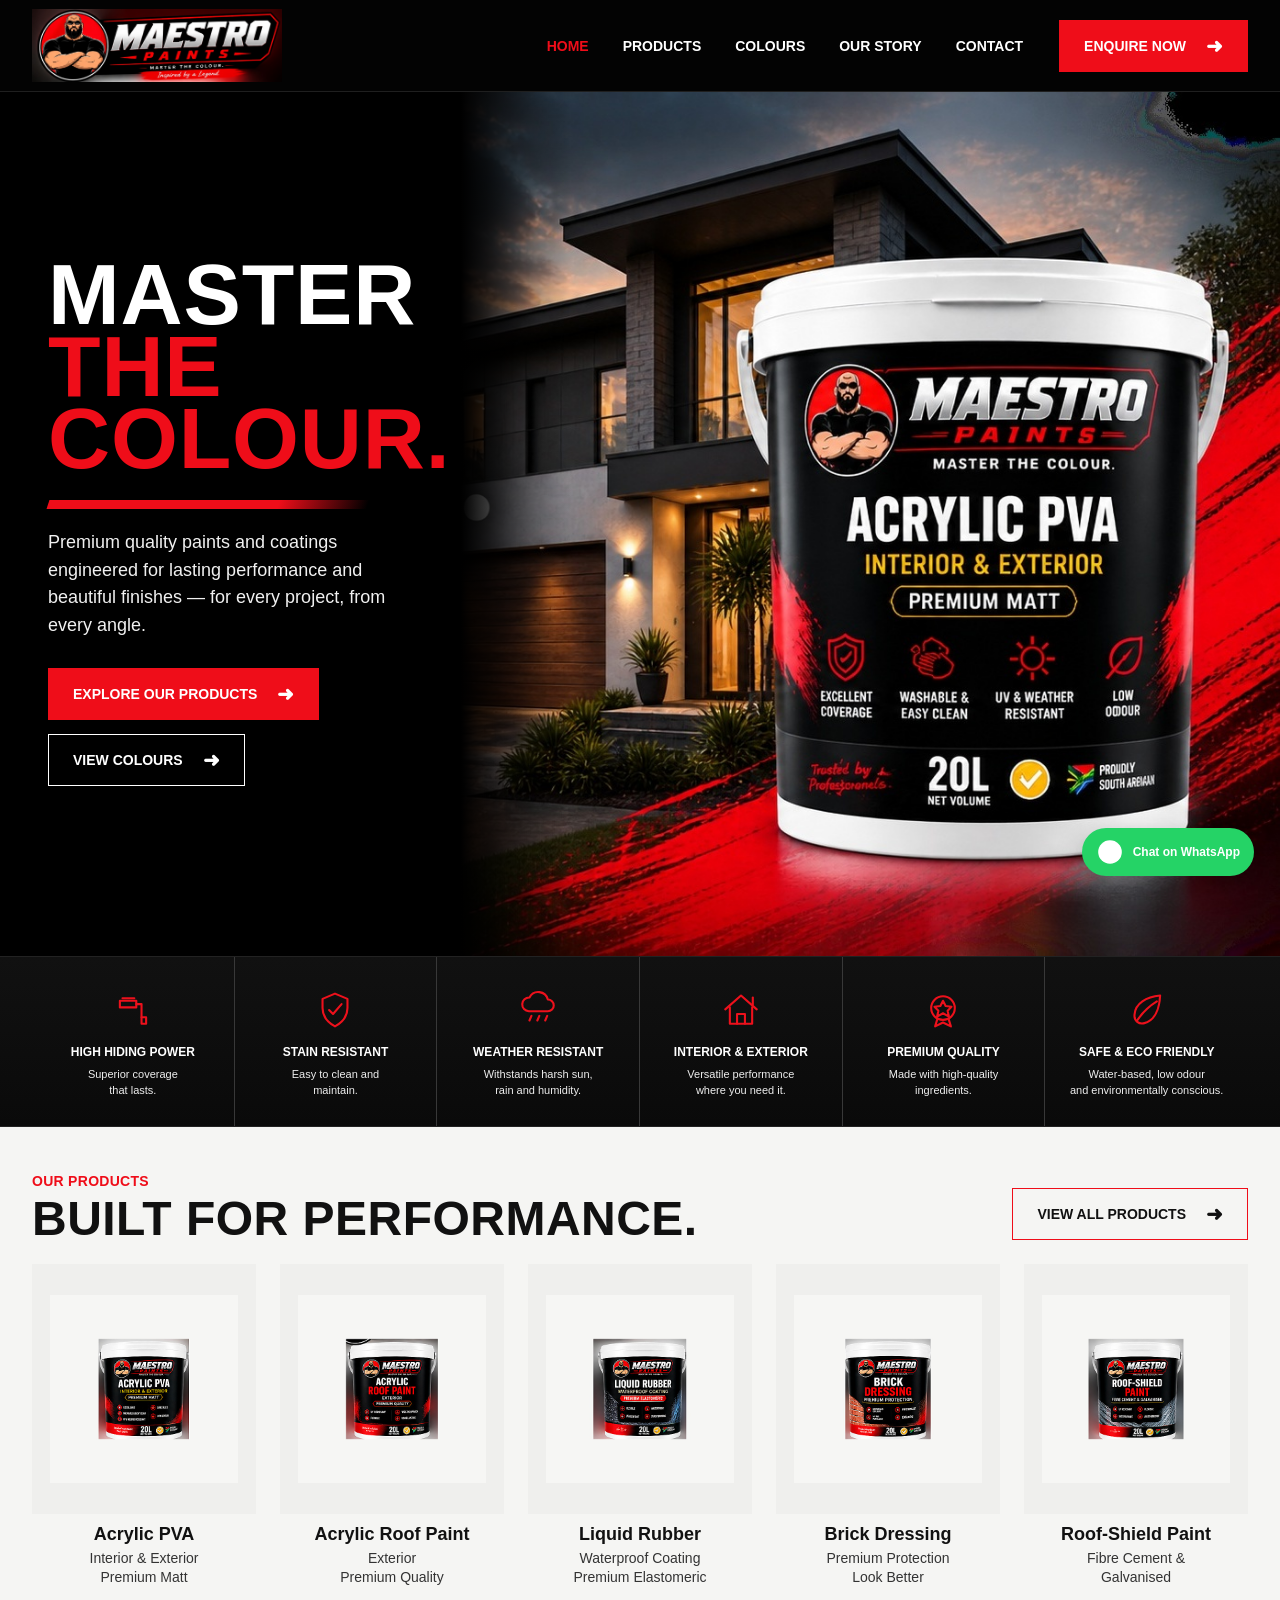
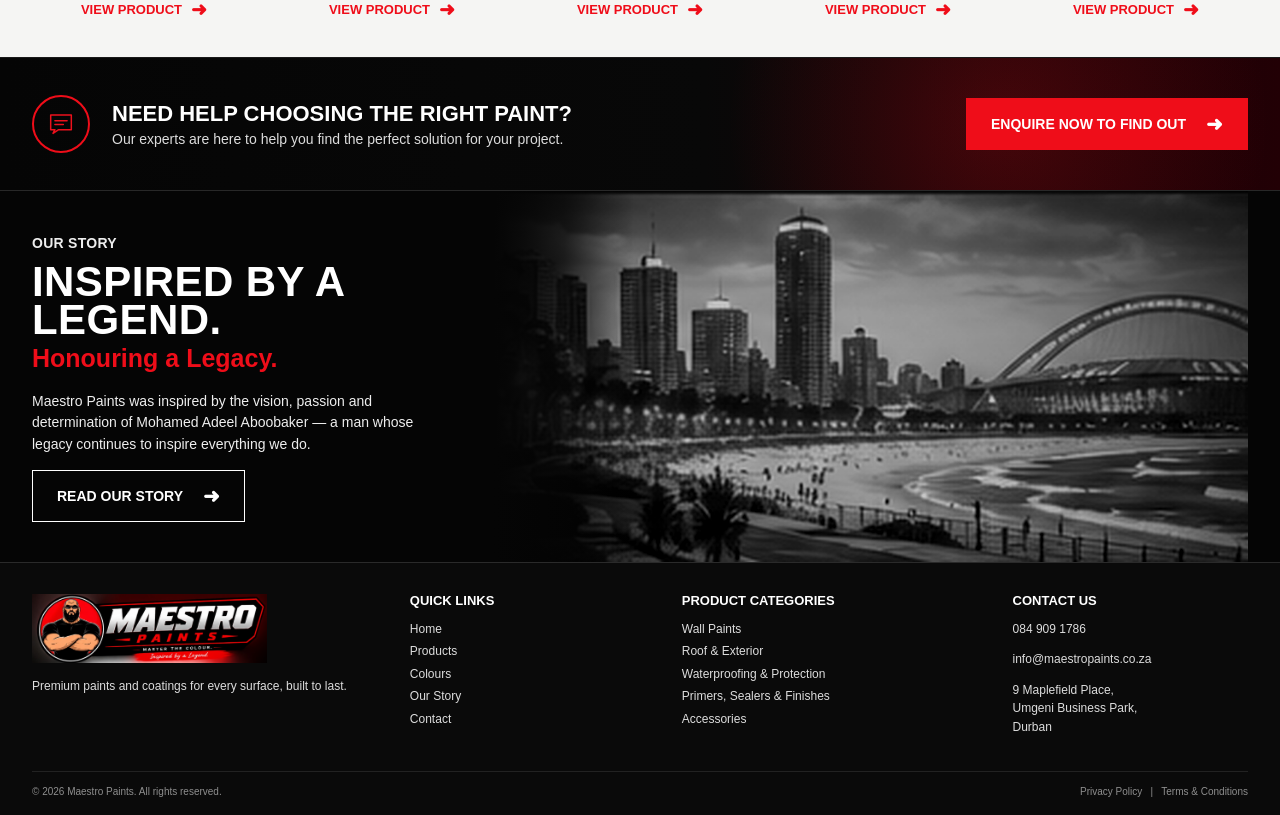
==== commit a9134230: "Add files via upload" ====
--- a/index.html
+++ b/index.html
@@ -22,18 +22,18 @@
       </div>
     </div>
     <div class="hero-art">
-      <img src="assets/images/hero-house-pva.jpg" alt="Maestro Acrylic PVA with a modern home">
+      <img src="hero-house-pva.jpg" alt="Maestro Acrylic PVA with a modern home">
     </div>
   </section>
 
   <section class="usp-strip">
     <div class="container usp-grid">
-      <div class="usp"><img src="assets/icons/usp-high-hiding-power.svg"><strong>High Hiding Power</strong><span>Superior coverage<br>that lasts.</span></div>
-      <div class="usp"><img src="assets/icons/usp-stain-resistant.svg"><strong>Stain Resistant</strong><span>Easy to clean and<br>maintain.</span></div>
-      <div class="usp"><img src="assets/icons/usp-weather-resistant.svg"><strong>Weather Resistant</strong><span>Withstands harsh sun,<br>rain and humidity.</span></div>
-      <div class="usp"><img src="assets/icons/usp-interior-exterior.svg"><strong>Interior &amp; Exterior</strong><span>Versatile performance<br>where you need it.</span></div>
-      <div class="usp"><img src="assets/icons/usp-premium-quality.svg"><strong>Premium Quality</strong><span>Made with high-quality<br>ingredients.</span></div>
-      <div class="usp"><img src="assets/icons/usp-eco-friendly.svg"><strong>Safe &amp; Eco Friendly</strong><span>Water-based, low odour<br>and environmentally conscious.</span></div>
+      <div class="usp"><img src="usp-high-hiding-power.svg"><strong>High Hiding Power</strong><span>Superior coverage<br>that lasts.</span></div>
+      <div class="usp"><img src="usp-stain-resistant.svg"><strong>Stain Resistant</strong><span>Easy to clean and<br>maintain.</span></div>
+      <div class="usp"><img src="usp-weather-resistant.svg"><strong>Weather Resistant</strong><span>Withstands harsh sun,<br>rain and humidity.</span></div>
+      <div class="usp"><img src="usp-interior-exterior.svg"><strong>Interior &amp; Exterior</strong><span>Versatile performance<br>where you need it.</span></div>
+      <div class="usp"><img src="usp-premium-quality.svg"><strong>Premium Quality</strong><span>Made with high-quality<br>ingredients.</span></div>
+      <div class="usp"><img src="usp-eco-friendly.svg"><strong>Safe &amp; Eco Friendly</strong><span>Water-based, low odour<br>and environmentally conscious.</span></div>
     </div>
   </section>
 
@@ -44,31 +44,31 @@
         <a class="btn btn-light-outline" href="products.html">View All Products</a>
       </div>
       <div class="product-grid"><article class="product-card">
-      <div class="product-frame"><img src="assets/images/acrylic-pva.jpg" alt="Acrylic PVA"></div>
+      <div class="product-frame"><img src="acrylic-pva.jpg" alt="Acrylic PVA"></div>
       <h3>Acrylic PVA</h3>
       <p>Interior & Exterior<br>Premium Matt</p>
       <a class="text-link" href="product-acrylic-pva.html">View Product</a>
     </article>
 <article class="product-card">
-      <div class="product-frame"><img src="assets/images/acrylic-roof-paint.jpg" alt="Acrylic Roof Paint"></div>
+      <div class="product-frame"><img src="acrylic-roof-paint.jpg" alt="Acrylic Roof Paint"></div>
       <h3>Acrylic Roof Paint</h3>
       <p>Exterior<br>Premium Quality</p>
       <a class="text-link" href="product-acrylic-pva.html">View Product</a>
     </article>
 <article class="product-card">
-      <div class="product-frame"><img src="assets/images/liquid-rubber.jpg" alt="Liquid Rubber"></div>
+      <div class="product-frame"><img src="liquid-rubber.jpg" alt="Liquid Rubber"></div>
       <h3>Liquid Rubber</h3>
       <p>Waterproof Coating<br>Premium Elastomeric</p>
       <a class="text-link" href="product-acrylic-pva.html">View Product</a>
     </article>
 <article class="product-card">
-      <div class="product-frame"><img src="assets/images/brick-dressing.jpg" alt="Brick Dressing"></div>
+      <div class="product-frame"><img src="brick-dressing.jpg" alt="Brick Dressing"></div>
       <h3>Brick Dressing</h3>
       <p>Premium Protection<br>Look Better</p>
       <a class="text-link" href="product-acrylic-pva.html">View Product</a>
     </article>
 <article class="product-card">
-      <div class="product-frame"><img src="assets/images/roof-shield-paint.jpg" alt="Roof-Shield Paint"></div>
+      <div class="product-frame"><img src="roof-shield-paint.jpg" alt="Roof-Shield Paint"></div>
       <h3>Roof-Shield Paint</h3>
       <p>Fibre Cement &<br>Galvanised</p>
       <a class="text-link" href="product-acrylic-pva.html">View Product</a>
@@ -79,7 +79,7 @@
   <section class="help-strip">
     <div class="container help-inner">
       <div class="help-copy">
-        <div class="help-icon"><img src="assets/icons/chat.svg" alt=""></div>
+        <div class="help-icon"><img src="chat.svg" alt=""></div>
         <div><h3>Need help choosing the right paint?</h3><p>Our experts are here to help you find the perfect solution for your project.</p></div>
       </div>
       <a class="btn btn-red" href="contact.html">Enquire Now To Find Out</a>
@@ -95,12 +95,12 @@
         <p>Maestro Paints was inspired by the vision, passion and determination of Mohamed Adeel Aboobaker — a man whose legacy continues to inspire everything we do.</p>
         <a class="btn btn-outline" href="our-story.html">Read Our Story</a>
       </div>
-      <div class="story-image"><img src="assets/images/durban-story.jpg" alt="Durban, South Africa"></div>
+      <div class="story-image"><img src="durban-story.jpg" alt="Durban, South Africa"></div>
     </div>
   </section>
 </main>
 
 <div id="site-footer"></div>
-<a class="whatsapp-float whatsapp-link" target="_blank" rel="noopener"><img src="assets/icons/whatsapp.svg"><span>Chat on WhatsApp</span></a>
+<a class="whatsapp-float whatsapp-link" target="_blank" rel="noopener"><img src="whatsapp.svg"><span>Chat on WhatsApp</span></a>
 <script src="main.js"></script>
 </body></html>
--- a/style.css
+++ b/style.css
@@ -63,12 +63,15 @@
   transition:.18s ease;
 }
 .btn::after{
-  content:"";
-  width:24px;
-  height:14px;
-  background:url("assets/icons/arrow-right-bold.svg") center/contain no-repeat;
-  filter:brightness(0) invert(1);
+  content:"➜";
+  width:auto;
+  height:auto;
+  background:none;
+  filter:none;
   flex:0 0 auto;
+  font-size:20px;
+  line-height:1;
+  font-weight:900;
 }
 .btn-red{background:var(--red);border-color:var(--red)}
 .btn-red:hover{background:var(--red-dark);border-color:var(--red-dark);transform:translateY(-1px)}
@@ -78,7 +81,7 @@
 .btn-light-outline{border-color:var(--red);color:#111}
 .btn-light-outline::after{filter:none}
 .btn-light-outline:hover{background:var(--red);color:#fff}
-.btn-light-outline:hover::after{filter:brightness(0) invert(1)}
+.btn-light-outline:hover::after{filter:none}
 .text-link{
   display:inline-flex;align-items:center;gap:9px;
   color:var(--red);font-weight:900;font-size:13px;text-transform:uppercase;
@@ -296,7 +299,7 @@
 .product-actions{display:flex;gap:14px;margin-top:28px;flex-wrap:wrap}
 .whatsapp-btn{background:#050505}
 .whatsapp-btn::before{
-  content:"";width:24px;height:24px;background:url("assets/icons/whatsapp.svg") center/contain no-repeat
+  content:"";width:24px;height:24px;background:url("whatsapp.svg") center/contain no-repeat
 }
 .product-tabs{
   margin-top:38px;border-top:1px solid #cfcfcf;
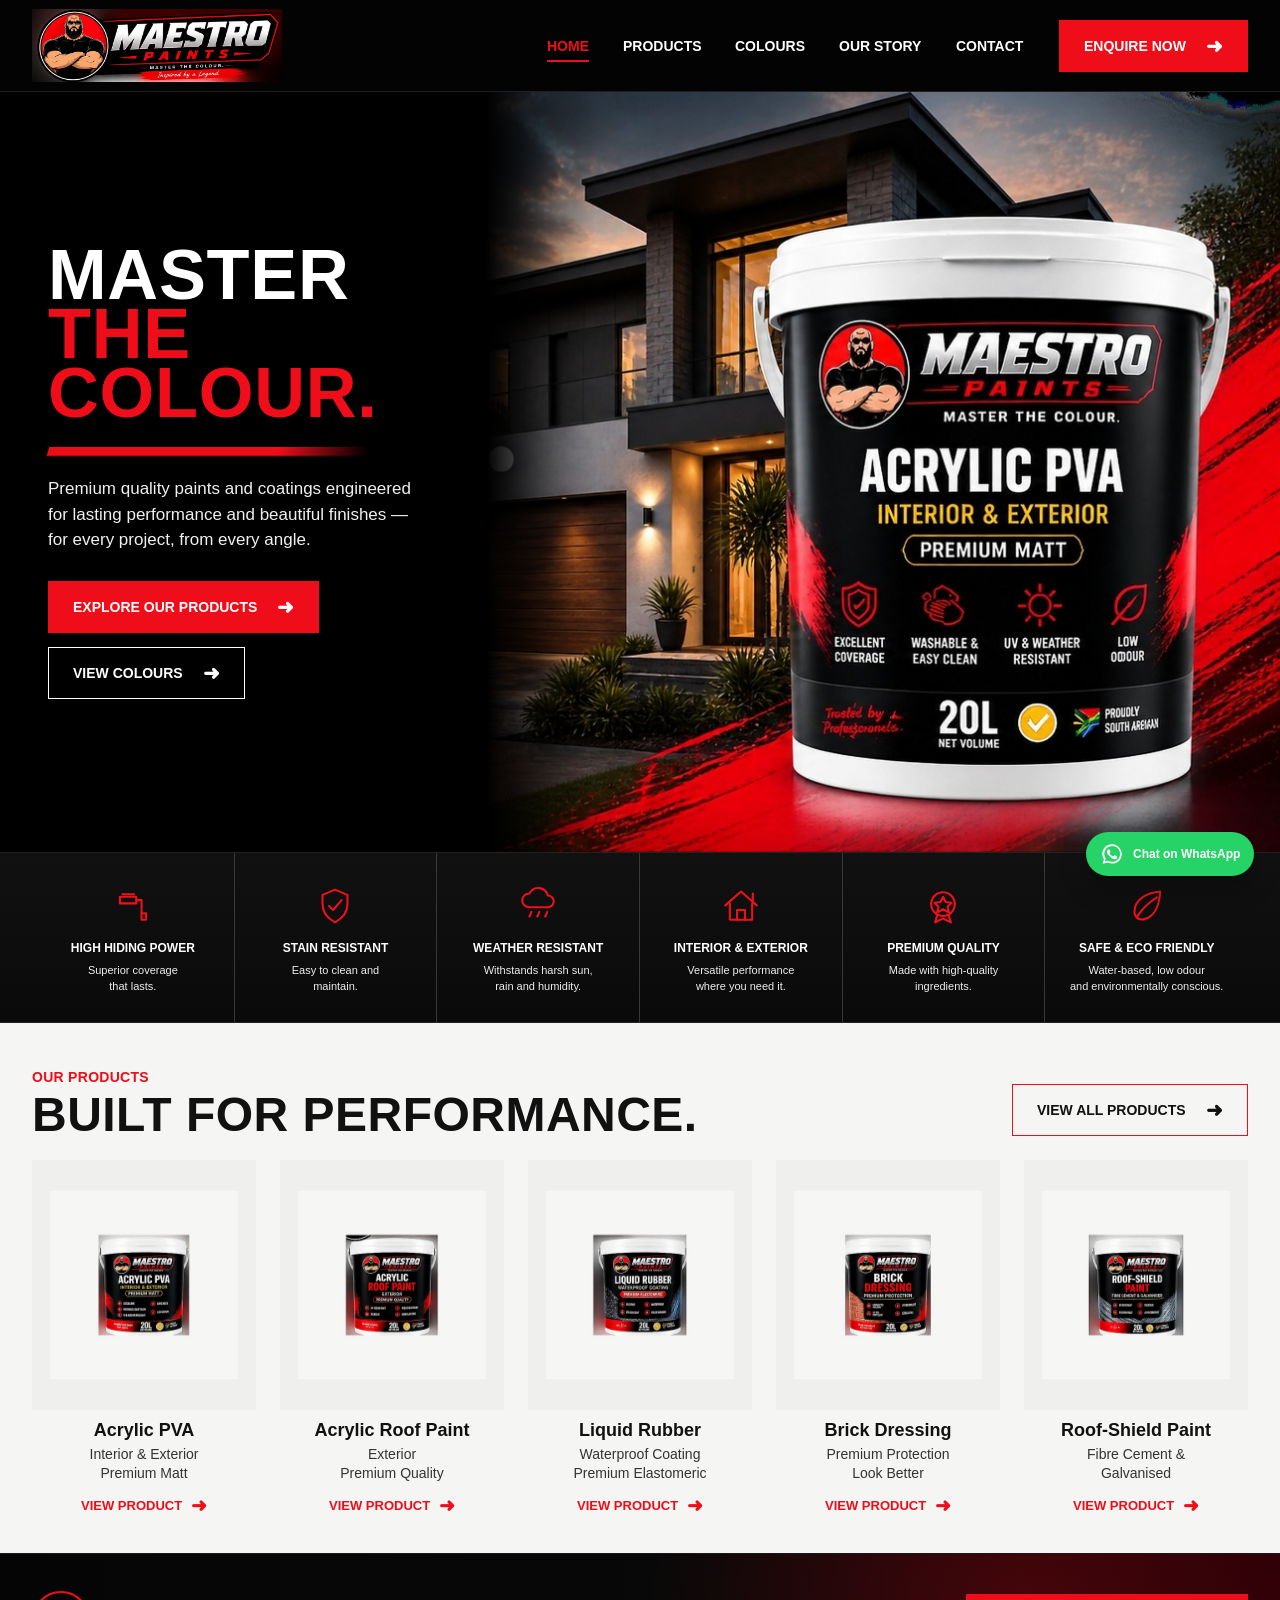
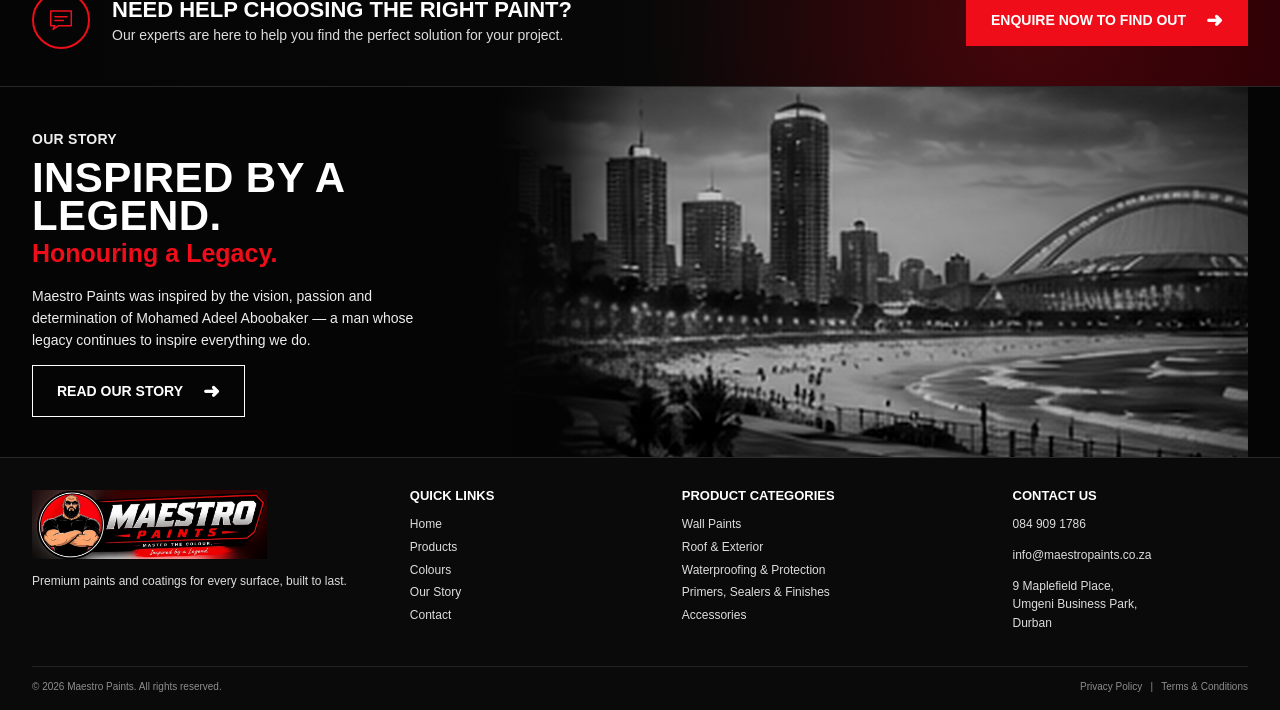
==== commit 7b21f7bf: "updated website with motion design" ====
--- a/index.html
+++ b/index.html
@@ -12,7 +12,7 @@
   <section class="hero">
     <div class="hero-copy">
       <div class="hero-copy-inner">
-        <h1 class="display hero-title">Master <span>The Colour.</span></h1>
+        <h1 class="display hero-title"><span class="hero-line hero-line-master">Master</span><span class="hero-line hero-line-colour">The Colour.</span></h1>
         <div class="hero-brush"></div>
         <p>Premium quality paints and coatings engineered for lasting performance and beautiful finishes — for every project, from every angle.</p>
         <div class="hero-actions">
--- a/style.css
+++ b/style.css
@@ -425,3 +425,355 @@
   .footer-bottom span{display:block;margin:6px 0}
   .colour-grid{grid-template-columns:repeat(3,1fr)}
 }
+
+
+/* ===== FINAL CLOUDFLARE POLISH ===== */
+@media (min-width: 1101px){
+  .hero{
+    height:calc(100vh - var(--header));
+    min-height:600px;
+    max-height:760px;
+    grid-template-columns:38% 62%;
+  }
+  .hero-copy{
+    padding-top:48px;
+    padding-bottom:48px;
+    overflow:hidden;
+  }
+  .hero-title{
+    font-size:clamp(64px,5.5vw,84px);
+  }
+  .hero-copy p{
+    font-size:17px;
+    line-height:1.5;
+  }
+  .hero-art{
+    height:100%;
+    min-height:0;
+  }
+  .hero-art img{
+    width:100%;
+    height:100%;
+    object-fit:cover;
+    object-position:center 46%;
+  }
+  .logo{
+    width:250px;
+    height:78px;
+  }
+}
+.whatsapp-float img{
+  width:24px;
+  height:24px;
+  filter:none !important;
+}
+.whatsapp-btn::before{
+  background-image:url("whatsapp.svg");
+}
+.story-image img{
+  image-rendering:auto;
+}
+
+
+/* =========================================================
+   MAESTRO MOTION SYSTEM
+   Premium, restrained motion. Automatically disabled for
+   users who prefer reduced motion.
+   ========================================================= */
+
+body{
+  opacity:1;
+  transition:opacity .18s ease;
+}
+body.page-leaving{
+  opacity:0;
+}
+
+/* Global interactive polish */
+.btn,
+.text-link,
+.main-nav a,
+.product-frame,
+.product-frame img,
+.contact-card,
+.help-icon,
+.whatsapp-float{
+  will-change:transform;
+}
+.btn{
+  transition:transform .22s cubic-bezier(.2,.75,.25,1),background-color .22s ease,border-color .22s ease,box-shadow .22s ease;
+}
+.btn:hover{
+  transform:translateY(-2px);
+}
+.btn-red:hover{
+  box-shadow:0 10px 28px rgba(239,13,25,.22);
+}
+.btn::after,
+.text-link::after{
+  display:inline-block;
+  transition:transform .22s cubic-bezier(.2,.75,.25,1);
+}
+.btn:hover::after,
+.text-link:hover::after{
+  transform:translateX(5px);
+}
+.main-nav a{
+  position:relative;
+}
+.main-nav a::after{
+  content:"";
+  position:absolute;
+  left:0;
+  right:100%;
+  bottom:-8px;
+  height:2px;
+  background:var(--red);
+  transition:right .24s ease;
+}
+.main-nav a:hover::after,
+.main-nav a.active::after{
+  right:0;
+}
+
+/* Hero entrance */
+.hero-line{
+  display:block;
+}
+.hero-line-master{
+  color:#fff !important;
+}
+.hero-line-colour{
+  color:var(--red) !important;
+}
+
+body.motion-enabled .hero-line-master,
+body.motion-enabled .hero-line-colour,
+body.motion-enabled .hero-copy p,
+body.motion-enabled .hero-actions{
+  opacity:0;
+  transform:translateY(24px);
+}
+body.motion-enabled.motion-loaded .hero-line-master{
+  animation:maestroHeroUp .68s cubic-bezier(.16,1,.3,1) .08s forwards;
+}
+body.motion-enabled.motion-loaded .hero-line-colour{
+  animation:maestroHeroUp .68s cubic-bezier(.16,1,.3,1) .20s forwards;
+}
+body.motion-enabled .hero-brush{
+  transform:skewX(-18deg) scaleX(0);
+  transform-origin:left center;
+}
+body.motion-enabled.motion-loaded .hero-brush{
+  animation:maestroBrush .72s cubic-bezier(.16,1,.3,1) .34s forwards;
+}
+body.motion-enabled.motion-loaded .hero-copy p{
+  animation:maestroHeroUp .62s cubic-bezier(.16,1,.3,1) .42s forwards;
+}
+body.motion-enabled.motion-loaded .hero-actions{
+  animation:maestroHeroUp .62s cubic-bezier(.16,1,.3,1) .52s forwards;
+}
+body.motion-enabled .hero-art{
+  opacity:0;
+  transform:translateX(34px);
+}
+body.motion-enabled.motion-loaded .hero-art{
+  animation:maestroHeroArt .9s cubic-bezier(.16,1,.3,1) .08s forwards;
+}
+body.motion-enabled .hero-art img{
+  transform:scale(1.055);
+}
+body.motion-enabled.motion-loaded .hero-art img{
+  animation:maestroHeroImage 1.5s cubic-bezier(.16,1,.3,1) .10s forwards;
+}
+
+/* A subtle light sweep through the hero visual */
+.hero-art::after{
+  content:"";
+  position:absolute;
+  top:0;
+  bottom:0;
+  left:-34%;
+  width:28%;
+  z-index:3;
+  opacity:0;
+  pointer-events:none;
+  transform:skewX(-14deg);
+  background:linear-gradient(90deg,transparent,rgba(255,255,255,.075),transparent);
+}
+body.motion-enabled.motion-loaded .hero-art::after{
+  animation:maestroSweep 1.25s ease .58s both;
+}
+
+/* Scroll reveal system */
+body.motion-enabled .reveal{
+  opacity:0;
+  transform:translateY(28px);
+  transition:
+    opacity .62s cubic-bezier(.16,1,.3,1),
+    transform .62s cubic-bezier(.16,1,.3,1);
+  transition-delay:var(--reveal-delay,0ms);
+}
+body.motion-enabled .reveal.reveal-left{
+  transform:translateX(-30px);
+}
+body.motion-enabled .reveal.reveal-right{
+  transform:translateX(30px);
+}
+body.motion-enabled .reveal.is-visible{
+  opacity:1;
+  transform:translate(0,0);
+}
+
+/* USP cards */
+.usp{
+  transition:background-color .24s ease,transform .24s cubic-bezier(.2,.75,.25,1);
+}
+.usp:hover{
+  background:rgba(255,255,255,.025);
+  transform:translateY(-4px);
+}
+.usp img{
+  transition:transform .28s cubic-bezier(.16,1,.3,1);
+}
+.usp:hover img{
+  transform:translateY(-3px) scale(1.07);
+}
+
+/* Product cards */
+.product-card{
+  transition:transform .26s cubic-bezier(.16,1,.3,1);
+}
+.product-card:hover{
+  transform:translateY(-6px);
+}
+.product-frame{
+  overflow:hidden;
+  transition:box-shadow .28s ease,transform .28s cubic-bezier(.16,1,.3,1);
+}
+.product-card:hover .product-frame{
+  box-shadow:0 18px 36px rgba(0,0,0,.10);
+}
+.product-frame img{
+  transition:transform .42s cubic-bezier(.16,1,.3,1);
+}
+.product-card:hover .product-frame img{
+  transform:scale(1.045);
+}
+
+/* Enquiry strip */
+.help-strip{
+  background-size:140% 100%,100% 100%;
+  background-position:100% 50%,0 0;
+  transition:background-position 1.2s ease;
+}
+.help-strip.is-visible{
+  background-position:74% 50%,0 0;
+}
+.help-icon{
+  transition:transform .32s cubic-bezier(.16,1,.3,1),box-shadow .3s ease;
+}
+.help-strip:hover .help-icon{
+  transform:scale(1.06);
+  box-shadow:0 0 0 7px rgba(239,13,25,.08);
+}
+
+/* Story cinematic image / light parallax */
+.story-image img{
+  transform:translate3d(0,var(--story-shift,0px),0) scale(1.055);
+  transition:filter .4s ease;
+  will-change:transform;
+}
+.story-home:hover .story-image img{
+  filter:grayscale(1) contrast(1.1) brightness(.84);
+}
+
+/* WhatsApp: one entrance only, no distracting bounce */
+body.motion-enabled .whatsapp-float{
+  opacity:0;
+  transform:translateY(16px) scale(.96);
+}
+body.motion-enabled.motion-loaded .whatsapp-float{
+  animation:maestroWhatsApp .52s cubic-bezier(.16,1,.3,1) 1.05s forwards;
+}
+.whatsapp-float{
+  transition:transform .24s cubic-bezier(.16,1,.3,1),box-shadow .24s ease,background-color .2s ease;
+}
+.whatsapp-float:hover{
+  transform:translateY(-3px);
+  box-shadow:0 14px 34px rgba(0,0,0,.38);
+}
+
+/* Contact/product-page polish */
+.contact-card:hover{
+  transform:translateY(-3px);
+  border-color:#666;
+}
+.gallery-thumbs button,
+.tab-button{
+  transition:transform .18s ease,background-color .18s ease,border-color .18s ease;
+}
+.gallery-thumbs button:hover{
+  transform:translateY(-2px);
+}
+.tab-button:hover{
+  background:#fff;
+}
+
+/* Keyframes */
+@keyframes maestroHeroUp{
+  from{opacity:0;transform:translateY(24px)}
+  to{opacity:1;transform:translateY(0)}
+}
+@keyframes maestroBrush{
+  from{transform:skewX(-18deg) scaleX(0)}
+  to{transform:skewX(-18deg) scaleX(1)}
+}
+@keyframes maestroHeroArt{
+  from{opacity:0;transform:translateX(34px)}
+  to{opacity:1;transform:translateX(0)}
+}
+@keyframes maestroHeroImage{
+  from{transform:scale(1.055)}
+  to{transform:scale(1)}
+}
+@keyframes maestroSweep{
+  0%{left:-34%;opacity:0}
+  18%{opacity:1}
+  100%{left:112%;opacity:0}
+}
+@keyframes maestroWhatsApp{
+  from{opacity:0;transform:translateY(16px) scale(.96)}
+  to{opacity:1;transform:translateY(0) scale(1)}
+}
+
+/* Respect accessibility preferences */
+@media (prefers-reduced-motion:reduce){
+  html{scroll-behavior:auto}
+  *,
+  *::before,
+  *::after{
+    animation-duration:.001ms !important;
+    animation-iteration-count:1 !important;
+    transition-duration:.001ms !important;
+    scroll-behavior:auto !important;
+  }
+  body,
+  body.page-leaving,
+  body.motion-enabled .reveal,
+  body.motion-enabled .hero-art,
+  body.motion-enabled .hero-line-master,
+  body.motion-enabled .hero-line-colour,
+  body.motion-enabled .hero-copy p,
+  body.motion-enabled .hero-actions,
+  body.motion-enabled .whatsapp-float{
+    opacity:1 !important;
+    transform:none !important;
+  }
+  body.motion-enabled .hero-brush{
+    transform:skewX(-18deg) scaleX(1) !important;
+  }
+  .story-image img{
+    transform:scale(1.055) !important;
+  }
+}
